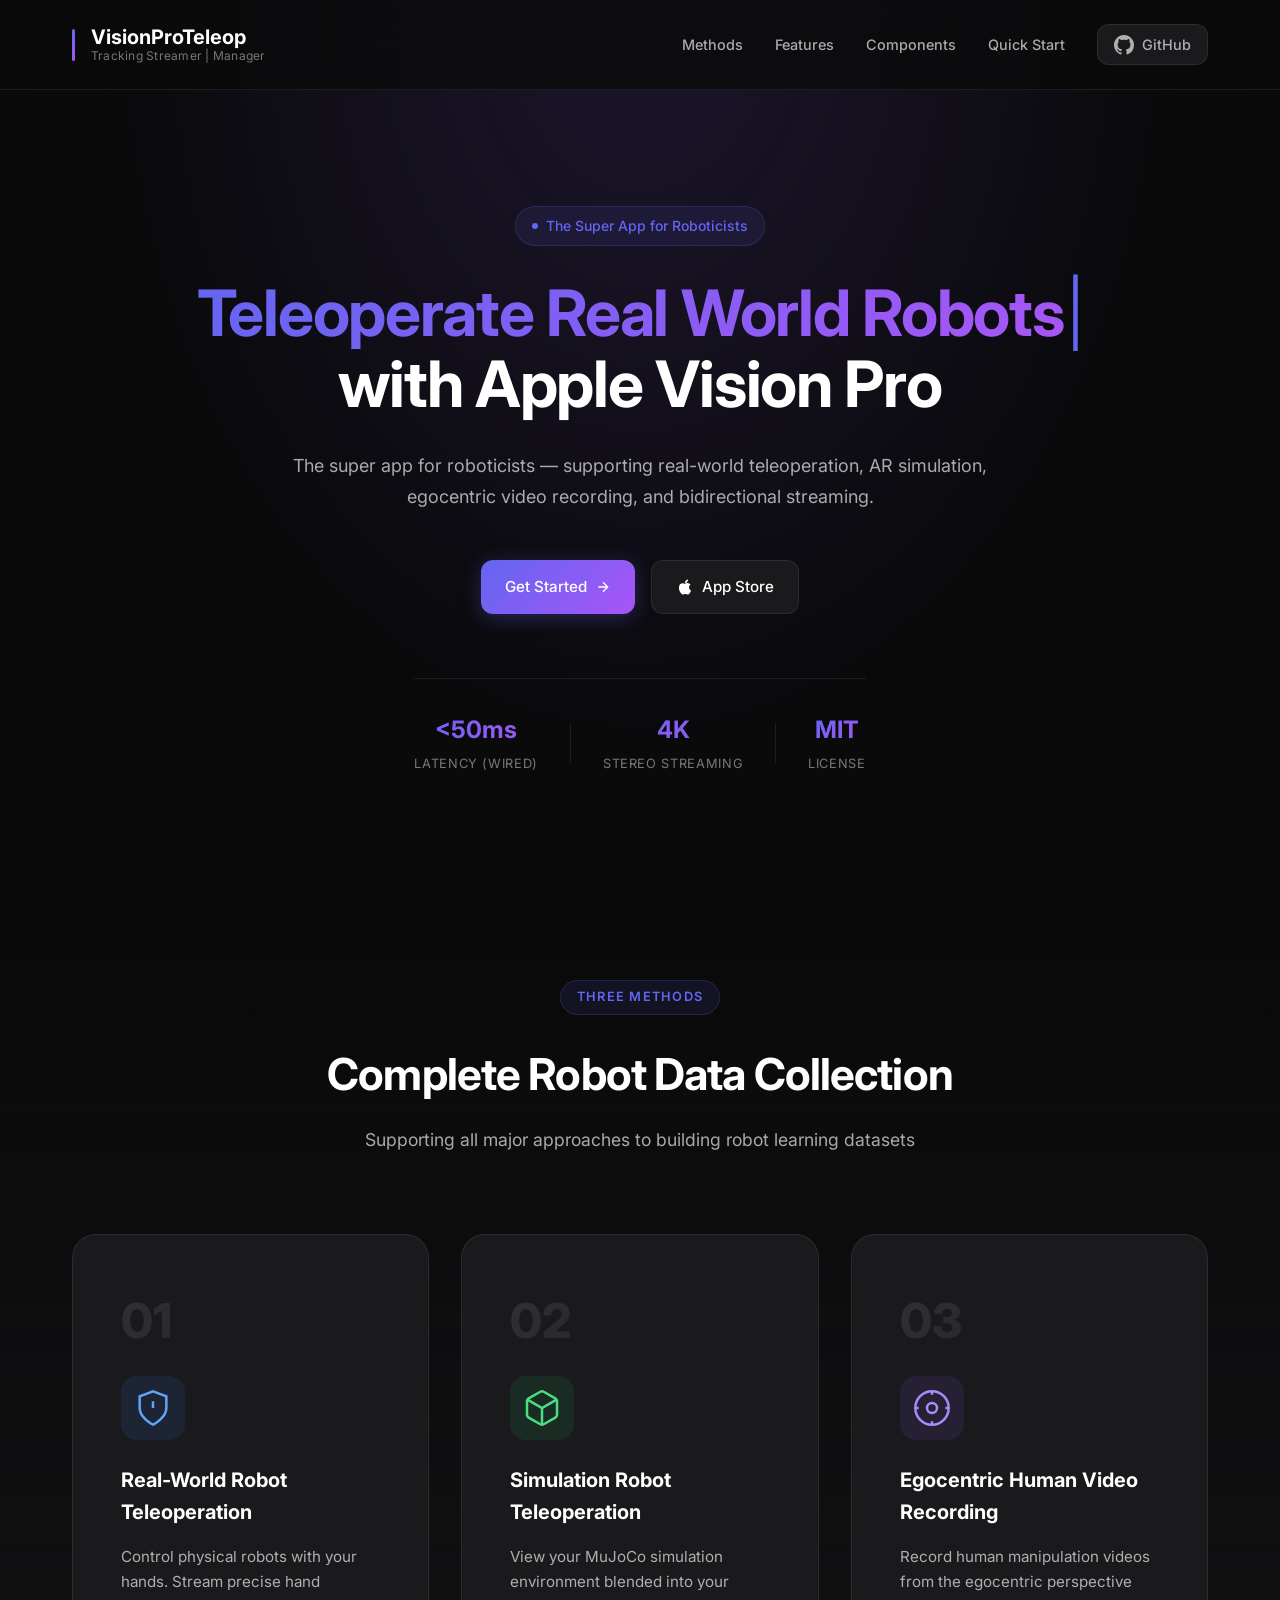
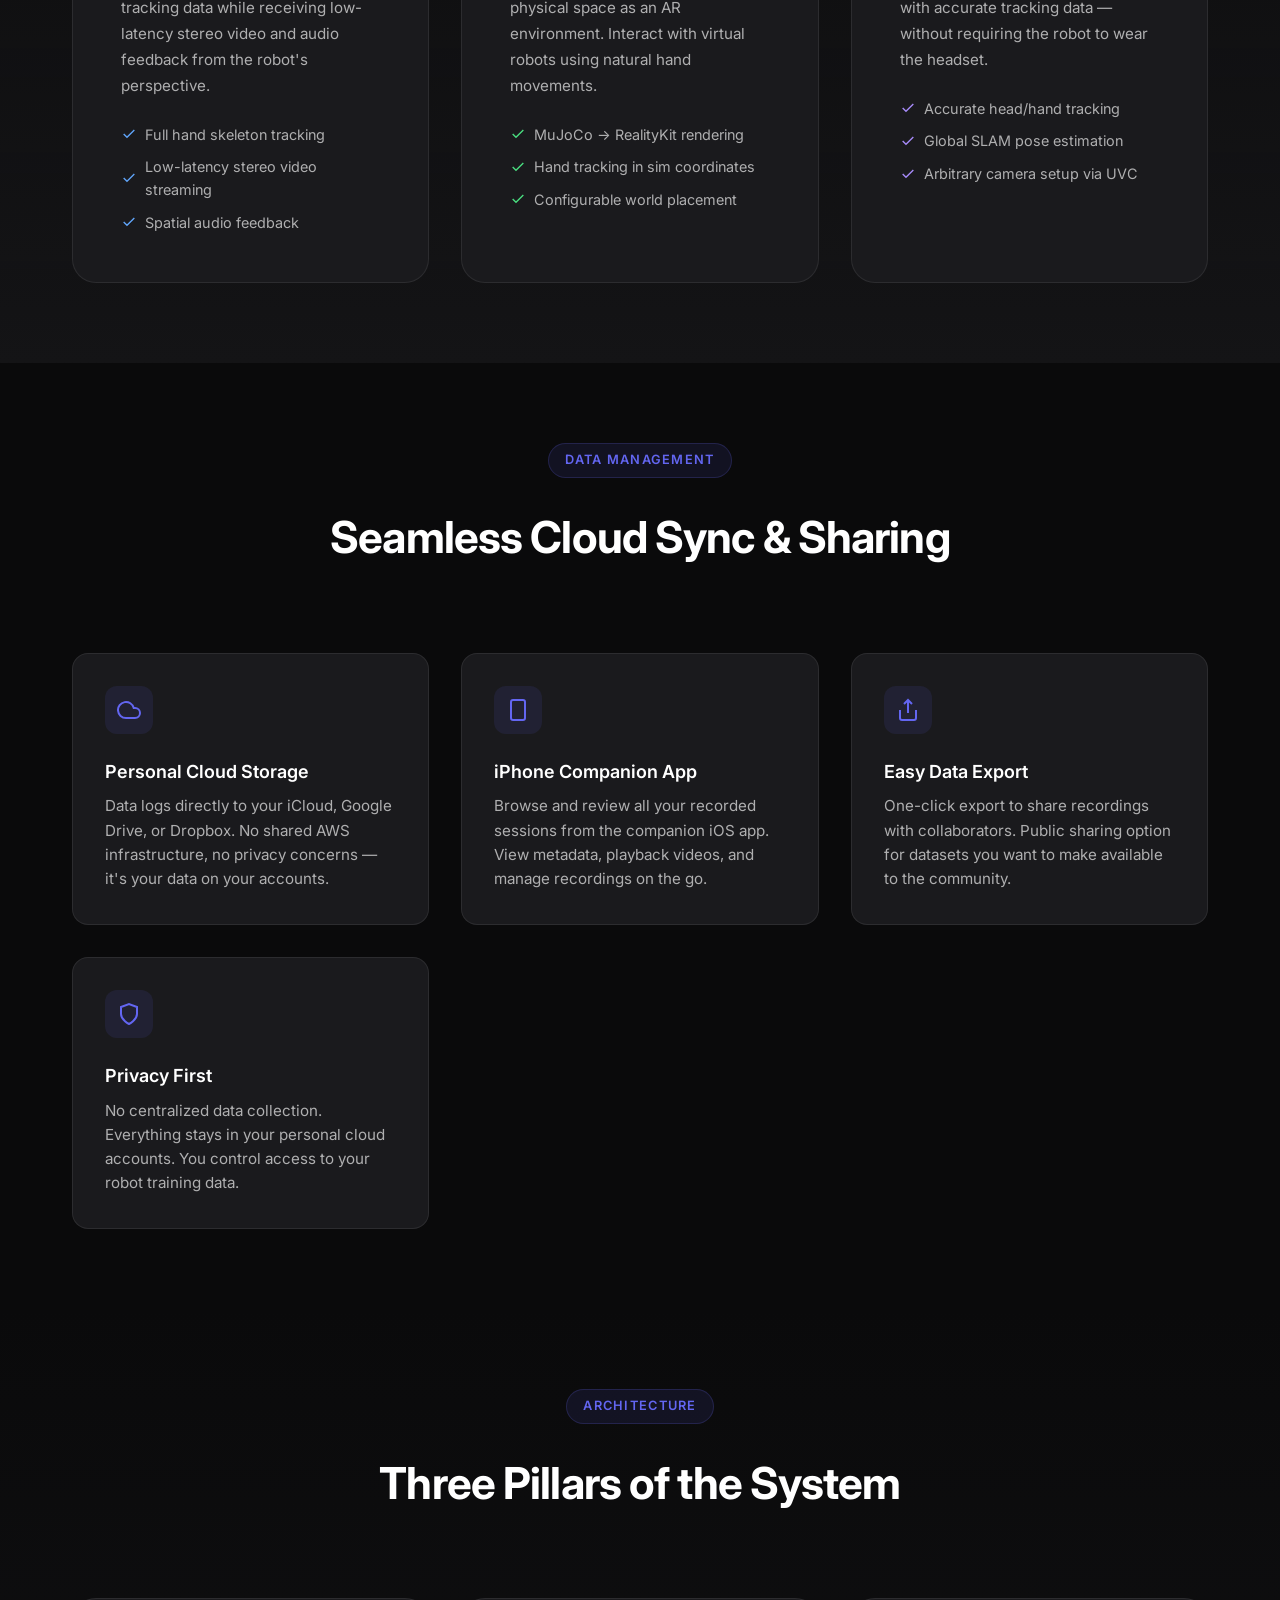
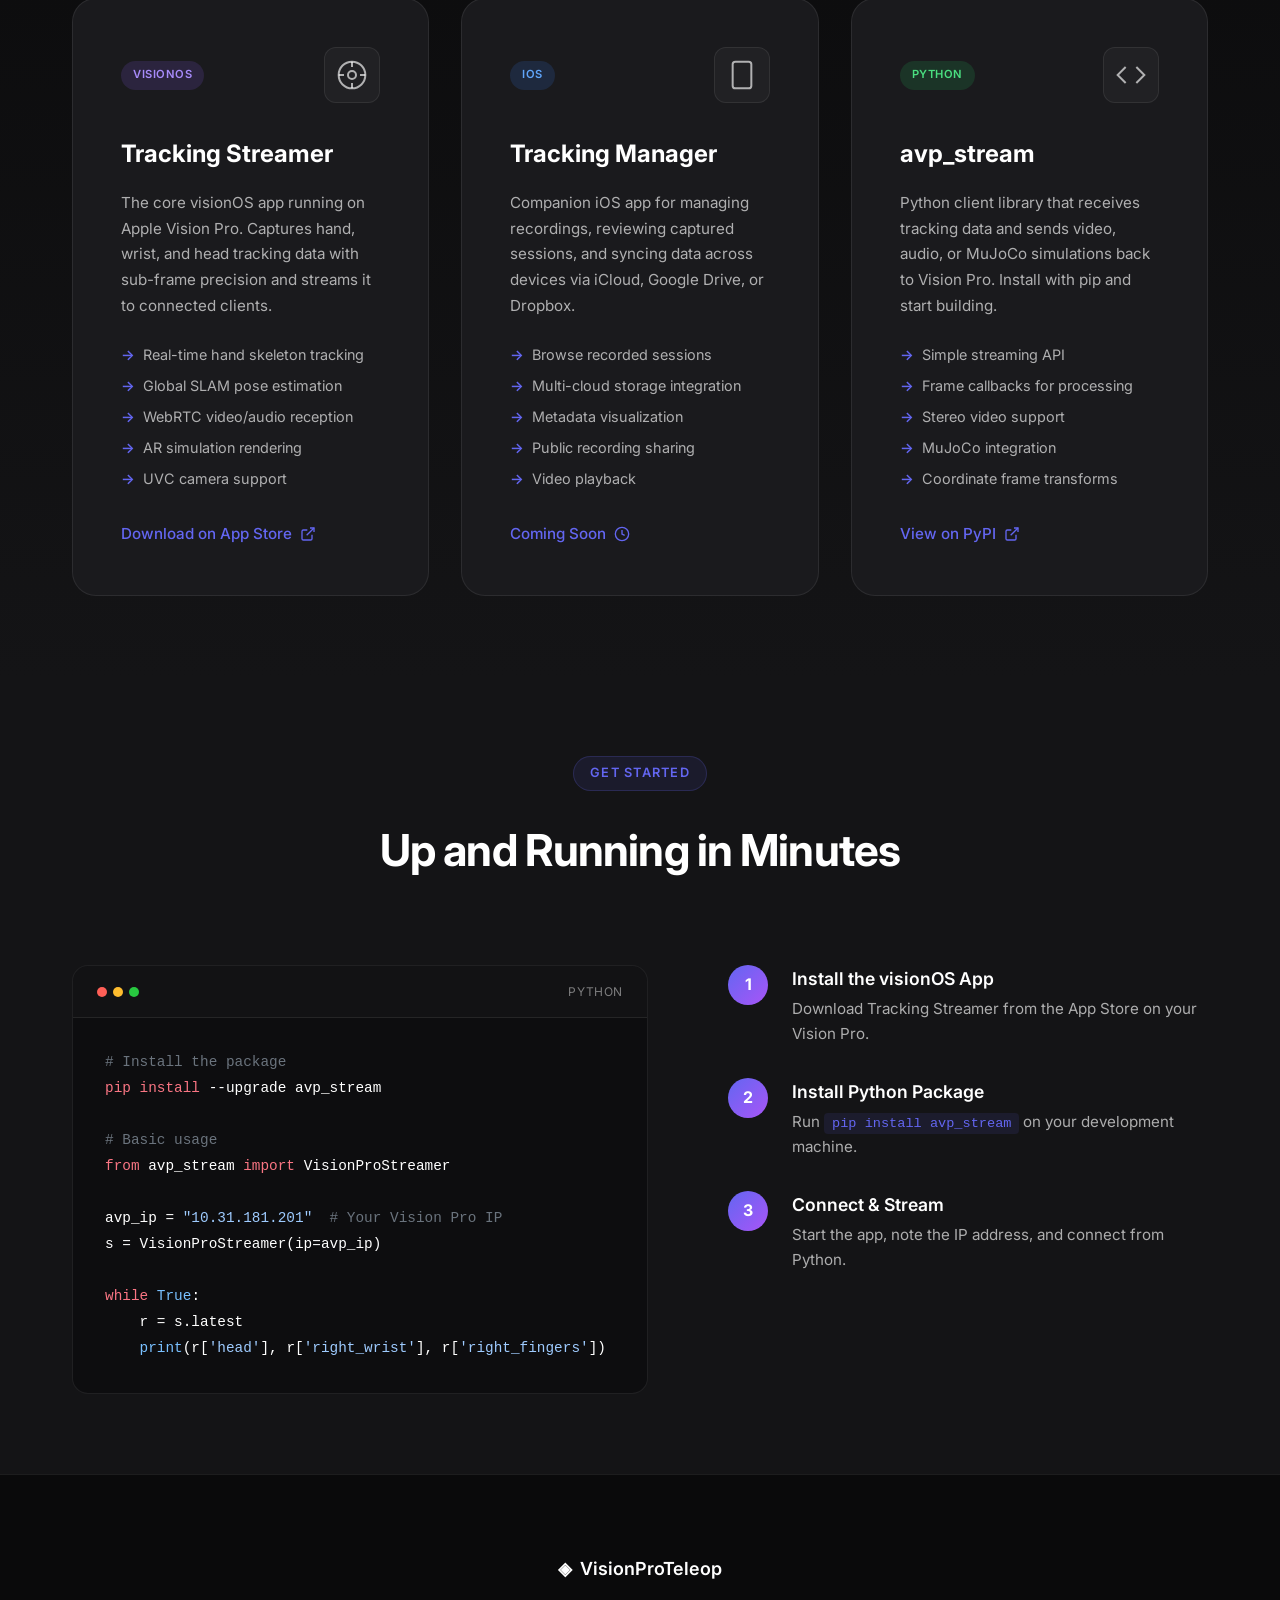
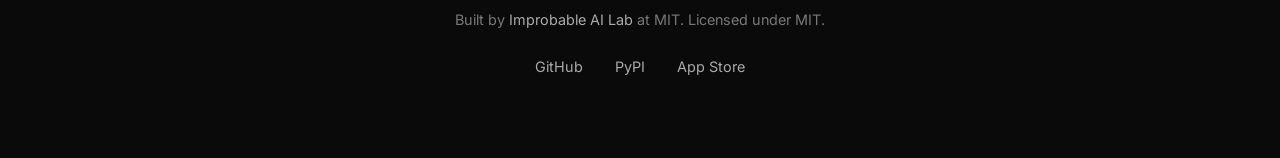
==== website/index.html @ 08e84305 "integrated new update but not tested" ====
<!DOCTYPE html>
<html lang="en">

<head>
    <meta charset="UTF-8">
    <meta name="viewport" content="width=device-width, initial-scale=1.0">
    <title>VisionProTeleop - The Super App for Roboticists</title>
    <meta name="description"
        content="The only open-source solution for egocentric video capture with global pose + hand tracking. Real-world teleoperation, AR simulation, and data collection in one app.">
    <link rel="preconnect" href="https://fonts.googleapis.com">
    <link rel="preconnect" href="https://fonts.gstatic.com" crossorigin>
    <link href="https://fonts.googleapis.com/css2?family=Inter:wght@300;400;500;600;700&display=swap" rel="stylesheet">
    <link rel="stylesheet" href="styles.css">
</head>

<body>
    <!-- Gradient Background -->
    <div class="gradient-bg"></div>

    <!-- Navigation -->
    <nav class="nav">
        <div class="nav-container">
            <a href="#" class="nav-logo">
                <span class="logo-bar"></span>
                <span class="logo-text">
                    <span class="logo-title">VisionProTeleop</span>
                    <span class="logo-apps">Tracking Streamer | Manager</span>
                </span>
            </a>
            <div class="nav-links">
                <a href="#methods">Methods</a>
                <a href="#features">Features</a>
                <a href="#components">Components</a>
                <a href="#quickstart">Quick Start</a>
                <a href="https://github.com/Improbable-AI/VisionProTeleop" class="nav-github" target="_blank">
                    <svg width="20" height="20" viewBox="0 0 24 24" fill="currentColor">
                        <path
                            d="M12 0C5.37 0 0 5.37 0 12c0 5.31 3.435 9.795 8.205 11.385.6.105.825-.255.825-.57 0-.285-.015-1.23-.015-2.235-3.015.555-3.795-.735-4.035-1.41-.135-.345-.72-1.41-1.23-1.695-.42-.225-1.02-.78-.015-.795.945-.015 1.62.87 1.845 1.23 1.08 1.815 2.805 1.305 3.495.99.105-.78.42-1.305.765-1.605-2.67-.3-5.46-1.335-5.46-5.925 0-1.305.465-2.385 1.23-3.225-.12-.3-.54-1.53.12-3.18 0 0 1.005-.315 3.3 1.23.96-.27 1.98-.405 3-.405s2.04.135 3 .405c2.295-1.56 3.3-1.23 3.3-1.23.66 1.65.24 2.88.12 3.18.765.84 1.23 1.905 1.23 3.225 0 4.605-2.805 5.625-5.475 5.925.435.375.81 1.095.81 2.22 0 1.605-.015 2.895-.015 3.3 0 .315.225.69.825.57A12.02 12.02 0 0024 12c0-6.63-5.37-12-12-12z" />
                    </svg>
                    GitHub
                </a>
            </div>
        </div>
    </nav>

    <!-- Hero Section -->
    <header class="hero">
        <div class="hero-content">
            <div class="hero-badge">
                <span class="badge-dot"></span>
                The Super App for Roboticists
            </div>
            <h1 class="hero-title">
                <span class="typing-wrapper">
                    <span class="gradient-text typing-text"></span><span class="typing-cursor">|</span>
                </span>
                <br>
                <span class="hero-suffix">with Apple Vision Pro</span>
            </h1>
            <p class="hero-subtitle">
                The super app for roboticists — supporting real-world teleoperation, AR simulation,
                egocentric video recording, and bidirectional streaming.
            </p>
            <div class="hero-buttons">
                <a href="https://github.com/Improbable-AI/VisionProTeleop" class="btn btn-primary">
                    Get Started
                    <svg width="16" height="16" viewBox="0 0 24 24" fill="none" stroke="currentColor" stroke-width="2">
                        <path d="M5 12h14M12 5l7 7-7 7" />
                    </svg>
                </a>
                <a href="https://apps.apple.com/us/app/tracking-streamer/id6478969032" class="btn btn-secondary">
                    <svg width="18" height="18" viewBox="0 0 24 24" fill="currentColor">
                        <path
                            d="M18.71 19.5c-.83 1.24-1.71 2.45-3.05 2.47-1.34.03-1.77-.79-3.29-.79-1.53 0-2 .77-3.27.82-1.31.05-2.3-1.32-3.14-2.53C4.25 17 2.94 12.45 4.7 9.39c.87-1.52 2.43-2.48 4.12-2.51 1.28-.02 2.5.87 3.29.87.78 0 2.26-1.07 3.81-.91.65.03 2.47.26 3.64 1.98-.09.06-2.17 1.28-2.15 3.81.03 3.02 2.65 4.03 2.68 4.04-.03.07-.42 1.44-1.38 2.83M13 3.5c.73-.83 1.94-1.46 2.94-1.5.13 1.17-.34 2.35-1.04 3.19-.69.85-1.83 1.51-2.95 1.42-.15-1.15.41-2.35 1.05-3.11z" />
                    </svg>
                    App Store
                </a>
            </div>
            <div class="hero-stats">
                <div class="stat">
                    <span class="stat-value">&lt;50ms</span>
                    <span class="stat-label">Latency (Wired)</span>
                </div>
                <div class="stat-divider"></div>
                <div class="stat">
                    <span class="stat-value">4K</span>
                    <span class="stat-label">Stereo Streaming</span>
                </div>
                <div class="stat-divider"></div>
                <div class="stat">
                    <span class="stat-value">MIT</span>
                    <span class="stat-label">License</span>
                </div>
            </div>
        </div>
    </header>

    <!-- Three Methods Section -->
    <section id="methods" class="methods">
        <div class="container">
            <div class="section-header">
                <span class="section-tag">Three Methods</span>
                <h2 class="section-title">Complete Robot Data Collection</h2>
                <p class="section-subtitle">Supporting all major approaches to building robot learning datasets</p>
            </div>
            <div class="methods-grid">
                <!-- Method 1: Real-World Teleoperation -->
                <div class="method-card method-realworld">
                    <div class="method-number">01</div>
                    <div class="method-icon">
                        <svg width="40" height="40" viewBox="0 0 24 24" fill="none" stroke="currentColor"
                            stroke-width="1.5">
                            <path d="M12 22s8-4 8-10V5l-8-3-8 3v7c0 6 8 10 8 10z" />
                            <path d="M12 8v4M12 16h.01" />
                        </svg>
                    </div>
                    <h3 class="method-title">Real-World Robot Teleoperation</h3>
                    <p class="method-description">
                        Control physical robots with your hands. Stream precise hand tracking data while receiving
                        low-latency stereo video and audio feedback from the robot's perspective.
                    </p>
                    <ul class="method-features">
                        <li>
                            <svg width="16" height="16" viewBox="0 0 24 24" fill="none" stroke="currentColor"
                                stroke-width="2">
                                <path d="M20 6L9 17l-5-5" />
                            </svg>
                            Full hand skeleton tracking
                        </li>
                        <li>
                            <svg width="16" height="16" viewBox="0 0 24 24" fill="none" stroke="currentColor"
                                stroke-width="2">
                                <path d="M20 6L9 17l-5-5" />
                            </svg>
                            Low-latency stereo video streaming
                        </li>
                        <li>
                            <svg width="16" height="16" viewBox="0 0 24 24" fill="none" stroke="currentColor"
                                stroke-width="2">
                                <path d="M20 6L9 17l-5-5" />
                            </svg>
                            Spatial audio feedback
                        </li>
                    </ul>
                </div>

                <!-- Method 2: Simulation Teleoperation -->
                <div class="method-card method-simulation">
                    <div class="method-number">02</div>
                    <div class="method-icon">
                        <svg width="40" height="40" viewBox="0 0 24 24" fill="none" stroke="currentColor"
                            stroke-width="1.5">
                            <path
                                d="M21 16V8a2 2 0 0 0-1-1.73l-7-4a2 2 0 0 0-2 0l-7 4A2 2 0 0 0 3 8v8a2 2 0 0 0 1 1.73l7 4a2 2 0 0 0 2 0l7-4A2 2 0 0 0 21 16z" />
                            <polyline points="3.27 6.96 12 12.01 20.73 6.96" />
                            <line x1="12" y1="22.08" x2="12" y2="12" />
                        </svg>
                    </div>
                    <h3 class="method-title">Simulation Robot Teleoperation</h3>
                    <p class="method-description">
                        View your MuJoCo simulation environment blended into your physical space as an AR environment.
                        Interact with virtual robots using natural hand movements.
                    </p>
                    <ul class="method-features">
                        <li>
                            <svg width="16" height="16" viewBox="0 0 24 24" fill="none" stroke="currentColor"
                                stroke-width="2">
                                <path d="M20 6L9 17l-5-5" />
                            </svg>
                            MuJoCo → RealityKit rendering
                        </li>
                        <li>
                            <svg width="16" height="16" viewBox="0 0 24 24" fill="none" stroke="currentColor"
                                stroke-width="2">
                                <path d="M20 6L9 17l-5-5" />
                            </svg>
                            Hand tracking in sim coordinates
                        </li>
                        <li>
                            <svg width="16" height="16" viewBox="0 0 24 24" fill="none" stroke="currentColor"
                                stroke-width="2">
                                <path d="M20 6L9 17l-5-5" />
                            </svg>
                            Configurable world placement
                        </li>
                    </ul>
                </div>

                <!-- Method 3: Egocentric Recording -->
                <div class="method-card method-egocentric">
                    <div class="method-number">03</div>
                    <div class="method-icon">
                        <svg width="40" height="40" viewBox="0 0 24 24" fill="none" stroke="currentColor"
                            stroke-width="1.5">
                            <circle cx="12" cy="12" r="10" />
                            <circle cx="12" cy="12" r="3" />
                            <path d="M12 2v2M12 20v2M2 12h2M20 12h2" />
                        </svg>
                    </div>
                    <h3 class="method-title">Egocentric Human Video Recording</h3>
                    <p class="method-description">
                        Record human manipulation videos from the egocentric perspective with accurate tracking data —
                        without requiring the robot to wear the headset.
                    </p>
                    <ul class="method-features">
                        <li>
                            <svg width="16" height="16" viewBox="0 0 24 24" fill="none" stroke="currentColor"
                                stroke-width="2">
                                <path d="M20 6L9 17l-5-5" />
                            </svg>
                            Accurate head/hand tracking
                        </li>
                        <li>
                            <svg width="16" height="16" viewBox="0 0 24 24" fill="none" stroke="currentColor"
                                stroke-width="2">
                                <path d="M20 6L9 17l-5-5" />
                            </svg>
                            Global SLAM pose estimation
                        </li>
                        <li>
                            <svg width="16" height="16" viewBox="0 0 24 24" fill="none" stroke="currentColor"
                                stroke-width="2">
                                <path d="M20 6L9 17l-5-5" />
                            </svg>
                            Arbitrary camera setup via UVC
                        </li>
                    </ul>
                </div>
            </div>
        </div>
    </section>

    <!-- Cloud Sync Features -->
    <section id="features" class="features">
        <div class="container">
            <div class="section-header">
                <span class="section-tag">Data Management</span>
                <h2 class="section-title">Seamless Cloud Sync & Sharing</h2>
            </div>
            <div class="features-grid">
                <div class="feature-card">
                    <div class="feature-icon">
                        <svg width="24" height="24" viewBox="0 0 24 24" fill="none" stroke="currentColor"
                            stroke-width="2">
                            <path d="M18 10h-1.26A8 8 0 1 0 9 20h9a5 5 0 0 0 0-10z" />
                        </svg>
                    </div>
                    <h3>Personal Cloud Storage</h3>
                    <p>Data logs directly to your iCloud, Google Drive, or Dropbox. No shared AWS infrastructure, no
                        privacy concerns — it's your data on your accounts.</p>
                </div>
                <div class="feature-card">
                    <div class="feature-icon">
                        <svg width="24" height="24" viewBox="0 0 24 24" fill="none" stroke="currentColor"
                            stroke-width="2">
                            <rect x="5" y="2" width="14" height="20" rx="2" ry="2" />
                            <path d="M12 18h.01" />
                        </svg>
                    </div>
                    <h3>iPhone Companion App</h3>
                    <p>Browse and review all your recorded sessions from the companion iOS app. View metadata, playback
                        videos, and manage recordings on the go.</p>
                </div>
                <div class="feature-card">
                    <div class="feature-icon">
                        <svg width="24" height="24" viewBox="0 0 24 24" fill="none" stroke="currentColor"
                            stroke-width="2">
                            <path d="M4 12v8a2 2 0 0 0 2 2h12a2 2 0 0 0 2-2v-8" />
                            <polyline points="16 6 12 2 8 6" />
                            <line x1="12" y1="2" x2="12" y2="15" />
                        </svg>
                    </div>
                    <h3>Easy Data Export</h3>
                    <p>One-click export to share recordings with collaborators. Public sharing option for datasets you
                        want to make available to the community.</p>
                </div>
                <div class="feature-card">
                    <div class="feature-icon">
                        <svg width="24" height="24" viewBox="0 0 24 24" fill="none" stroke="currentColor"
                            stroke-width="2">
                            <path d="M12 22s8-4 8-10V5l-8-3-8 3v7c0 6 8 10 8 10z" />
                        </svg>
                    </div>
                    <h3>Privacy First</h3>
                    <p>No centralized data collection. Everything stays in your personal cloud accounts. You control
                        access to your robot training data.</p>
                </div>
            </div>
        </div>
    </section>

    <!-- Components Section -->
    <section id="components" class="components">
        <div class="container">
            <div class="section-header">
                <span class="section-tag">Architecture</span>
                <h2 class="section-title">Three Pillars of the System</h2>
            </div>
            <div class="components-grid">
                <!-- Tracking Streamer -->
                <div class="component-card">
                    <div class="component-header">
                        <div class="component-badge visionos">visionOS</div>
                        <div class="component-icon">
                            <svg width="32" height="32" viewBox="0 0 24 24" fill="none" stroke="currentColor"
                                stroke-width="1.5">
                                <circle cx="12" cy="12" r="10" />
                                <circle cx="12" cy="12" r="3" />
                                <path d="M12 2v4M12 18v4M2 12h4M18 12h4" />
                            </svg>
                        </div>
                    </div>
                    <h3 class="component-title">Tracking Streamer</h3>
                    <p class="component-description">
                        The core visionOS app running on Apple Vision Pro. Captures hand, wrist, and head tracking data
                        with sub-frame precision and streams it to connected clients.
                    </p>
                    <ul class="component-features">
                        <li>Real-time hand skeleton tracking</li>
                        <li>Global SLAM pose estimation</li>
                        <li>WebRTC video/audio reception</li>
                        <li>AR simulation rendering</li>
                        <li>UVC camera support</li>
                    </ul>
                    <a href="https://apps.apple.com/us/app/tracking-streamer/id6478969032" class="component-link">
                        Download on App Store
                        <svg width="16" height="16" viewBox="0 0 24 24" fill="none" stroke="currentColor"
                            stroke-width="2">
                            <path d="M18 13v6a2 2 0 0 1-2 2H5a2 2 0 0 1-2-2V8a2 2 0 0 1 2-2h6" />
                            <polyline points="15 3 21 3 21 9" />
                            <line x1="10" y1="14" x2="21" y2="3" />
                        </svg>
                    </a>
                </div>

                <!-- Tracking Manager -->
                <div class="component-card">
                    <div class="component-header">
                        <div class="component-badge ios">iOS</div>
                        <div class="component-icon">
                            <svg width="32" height="32" viewBox="0 0 24 24" fill="none" stroke="currentColor"
                                stroke-width="1.5">
                                <rect x="5" y="2" width="14" height="20" rx="2" ry="2" />
                                <path d="M12 18h.01" />
                            </svg>
                        </div>
                    </div>
                    <h3 class="component-title">Tracking Manager</h3>
                    <p class="component-description">
                        Companion iOS app for managing recordings, reviewing captured sessions, and syncing data
                        across devices via iCloud, Google Drive, or Dropbox.
                    </p>
                    <ul class="component-features">
                        <li>Browse recorded sessions</li>
                        <li>Multi-cloud storage integration</li>
                        <li>Metadata visualization</li>
                        <li>Public recording sharing</li>
                        <li>Video playback</li>
                    </ul>
                    <a href="#" class="component-link">
                        Coming Soon
                        <svg width="16" height="16" viewBox="0 0 24 24" fill="none" stroke="currentColor"
                            stroke-width="2">
                            <circle cx="12" cy="12" r="10" />
                            <polyline points="12 6 12 12 16 14" />
                        </svg>
                    </a>
                </div>

                <!-- avp_stream -->
                <div class="component-card">
                    <div class="component-header">
                        <div class="component-badge python">Python</div>
                        <div class="component-icon">
                            <svg width="32" height="32" viewBox="0 0 24 24" fill="none" stroke="currentColor"
                                stroke-width="1.5">
                                <polyline points="16 18 22 12 16 6" />
                                <polyline points="8 6 2 12 8 18" />
                            </svg>
                        </div>
                    </div>
                    <h3 class="component-title">avp_stream</h3>
                    <p class="component-description">
                        Python client library that receives tracking data and sends video, audio, or MuJoCo simulations
                        back to Vision Pro. Install with pip and start building.
                    </p>
                    <ul class="component-features">
                        <li>Simple streaming API</li>
                        <li>Frame callbacks for processing</li>
                        <li>Stereo video support</li>
                        <li>MuJoCo integration</li>
                        <li>Coordinate frame transforms</li>
                    </ul>
                    <a href="https://pypi.org/project/avp_stream/" class="component-link">
                        View on PyPI
                        <svg width="16" height="16" viewBox="0 0 24 24" fill="none" stroke="currentColor"
                            stroke-width="2">
                            <path d="M18 13v6a2 2 0 0 1-2 2H5a2 2 0 0 1-2-2V8a2 2 0 0 1 2-2h6" />
                            <polyline points="15 3 21 3 21 9" />
                            <line x1="10" y1="14" x2="21" y2="3" />
                        </svg>
                    </a>
                </div>
            </div>
        </div>
    </section>

    <!-- Quick Start Section -->
    <section id="quickstart" class="quickstart">
        <div class="container">
            <div class="section-header">
                <span class="section-tag">Get Started</span>
                <h2 class="section-title">Up and Running in Minutes</h2>
            </div>
            <div class="quickstart-content">
                <div class="code-block">
                    <div class="code-header">
                        <div class="code-dots">
                            <span></span><span></span><span></span>
                        </div>
                        <span class="code-lang">Python</span>
                    </div>
                    <pre><code><span class="code-comment"># Install the package</span>
<span class="code-keyword">pip install</span> --upgrade avp_stream

<span class="code-comment"># Basic usage</span>
<span class="code-keyword">from</span> avp_stream <span class="code-keyword">import</span> VisionProStreamer

avp_ip = <span class="code-string">"10.31.181.201"</span>  <span class="code-comment"># Your Vision Pro IP</span>
s = VisionProStreamer(ip=avp_ip)

<span class="code-keyword">while</span> <span class="code-builtin">True</span>:
    r = s.latest
    <span class="code-builtin">print</span>(r[<span class="code-string">'head'</span>], r[<span class="code-string">'right_wrist'</span>], r[<span class="code-string">'right_fingers'</span>])</code></pre>
                </div>
                <div class="quickstart-steps">
                    <div class="step">
                        <div class="step-number">1</div>
                        <div class="step-content">
                            <h4>Install the visionOS App</h4>
                            <p>Download Tracking Streamer from the App Store on your Vision Pro.</p>
                        </div>
                    </div>
                    <div class="step">
                        <div class="step-number">2</div>
                        <div class="step-content">
                            <h4>Install Python Package</h4>
                            <p>Run <code>pip install avp_stream</code> on your development machine.</p>
                        </div>
                    </div>
                    <div class="step">
                        <div class="step-number">3</div>
                        <div class="step-content">
                            <h4>Connect & Stream</h4>
                            <p>Start the app, note the IP address, and connect from Python.</p>
                        </div>
                    </div>
                </div>
            </div>
        </div>
    </section>

    <!-- Footer -->
    <footer class="footer">
        <div class="container">
            <div class="footer-content">
                <div class="footer-brand">
                    <span class="logo-icon">◈</span>
                    <span>VisionProTeleop</span>
                </div>
                <p class="footer-text">
                    Built by <a href="https://github.com/Improbable-AI" target="_blank">Improbable AI Lab</a> at MIT.
                    Licensed under MIT.
                </p>
                <div class="footer-links">
                    <a href="https://github.com/Improbable-AI/VisionProTeleop" target="_blank">GitHub</a>
                    <a href="https://pypi.org/project/avp_stream/" target="_blank">PyPI</a>
                    <a href="https://apps.apple.com/us/app/tracking-streamer/id6478969032" target="_blank">App Store</a>
                </div>
            </div>
        </div>
    </footer>

    <script src="script.js"></script>
</body>

</html>
---- website/styles.css ----
/* =====================================================
   VisionProTeleop - Minimal, Clean Landing Page Styles
   ===================================================== */

/* CSS Variables */
:root {
    --color-bg: #0a0a0b;
    --color-bg-elevated: #141416;
    --color-bg-card: #1a1a1d;
    --color-border: rgba(255, 255, 255, 0.08);
    --color-border-hover: rgba(255, 255, 255, 0.15);

    --color-text-primary: #ffffff;
    --color-text-secondary: rgba(255, 255, 255, 0.65);
    --color-text-tertiary: rgba(255, 255, 255, 0.45);

    --color-accent-1: #6366f1;
    --color-accent-2: #8b5cf6;
    --color-accent-3: #a855f7;

    --gradient-primary: linear-gradient(135deg, var(--color-accent-1) 0%, var(--color-accent-3) 100%);
    --gradient-glow: radial-gradient(ellipse at 50% 0%, rgba(139, 92, 246, 0.15) 0%, transparent 60%);

    --font-sans: 'Inter', -apple-system, BlinkMacSystemFont, 'Segoe UI', sans-serif;

    --spacing-xs: 0.5rem;
    --spacing-sm: 1rem;
    --spacing-md: 1.5rem;
    --spacing-lg: 2rem;
    --spacing-xl: 3rem;
    --spacing-2xl: 5rem;

    --radius-sm: 8px;
    --radius-md: 12px;
    --radius-lg: 16px;
    --radius-xl: 24px;

    --transition-fast: 150ms ease;
    --transition-base: 250ms ease;
    --transition-slow: 400ms ease;
}

/* Reset & Base */
*,
*::before,
*::after {
    box-sizing: border-box;
    margin: 0;
    padding: 0;
}

html {
    scroll-behavior: smooth;
}

body {
    font-family: var(--font-sans);
    background: var(--color-bg);
    color: var(--color-text-primary);
    line-height: 1.6;
    overflow-x: hidden;
    -webkit-font-smoothing: antialiased;
    -moz-osx-font-smoothing: grayscale;
}

a {
    color: inherit;
    text-decoration: none;
}

img {
    max-width: 100%;
    height: auto;
}

/* Container */
.container {
    max-width: 1200px;
    margin: 0 auto;
    padding: 0 var(--spacing-lg);
}

/* Gradient Background */
.gradient-bg {
    position: fixed;
    top: 0;
    left: 0;
    right: 0;
    height: 100vh;
    background: var(--gradient-glow);
    pointer-events: none;
    z-index: -1;
}

/* Navigation */
.nav {
    position: fixed;
    top: 0;
    left: 0;
    right: 0;
    z-index: 100;
    padding: var(--spacing-md) 0;
    background: rgba(10, 10, 11, 0.8);
    backdrop-filter: blur(20px);
    -webkit-backdrop-filter: blur(20px);
    border-bottom: 1px solid var(--color-border);
}

.nav-container {
    max-width: 1200px;
    margin: 0 auto;
    padding: 0 var(--spacing-lg);
    display: flex;
    align-items: center;
    justify-content: space-between;
}

.nav-logo {
    display: flex;
    align-items: center;
    gap: var(--spacing-sm);
}

.logo-bar {
    width: 3px;
    height: 32px;
    background: var(--gradient-primary);
    border-radius: 2px;
}

.logo-text {
    display: flex;
    flex-direction: column;
    line-height: 1.2;
}

.logo-title {
    font-weight: 700;
    font-size: 1.25rem;
}

.logo-apps {
    font-size: 0.75rem;
    font-weight: 400;
    color: var(--color-text-tertiary);
    letter-spacing: 0.02em;
}

.nav-links {
    display: flex;
    align-items: center;
    gap: var(--spacing-lg);
}

.nav-links a {
    color: var(--color-text-secondary);
    font-size: 0.9rem;
    font-weight: 500;
    transition: color var(--transition-fast);
}

.nav-links a:hover {
    color: var(--color-text-primary);
}

.nav-github {
    display: flex;
    align-items: center;
    gap: var(--spacing-xs);
    padding: 0.5rem 1rem;
    background: var(--color-bg-card);
    border: 1px solid var(--color-border);
    border-radius: var(--radius-md);
    transition: all var(--transition-fast);
}

.nav-github:hover {
    background: var(--color-bg-elevated);
    border-color: var(--color-border-hover);
}

/* Hero Section */
.hero {
    min-height: 100vh;
    display: flex;
    align-items: center;
    justify-content: center;
    padding: calc(80px + var(--spacing-2xl)) var(--spacing-lg) var(--spacing-2xl);
    max-width: 1200px;
    margin: 0 auto;
}

.hero-content {
    display: flex;
    flex-direction: column;
    gap: var(--spacing-lg);
    text-align: center;
    align-items: center;
}

.hero-badge {
    display: inline-flex;
    align-items: center;
    gap: var(--spacing-xs);
    padding: 0.5rem 1rem;
    background: rgba(99, 102, 241, 0.1);
    border: 1px solid rgba(99, 102, 241, 0.2);
    border-radius: 100px;
    font-size: 0.875rem;
    font-weight: 500;
    color: var(--color-accent-1);
    width: fit-content;
}

.badge-dot {
    width: 6px;
    height: 6px;
    background: var(--color-accent-1);
    border-radius: 50%;
    animation: pulse 2s infinite;
}

@keyframes pulse {

    0%,
    100% {
        opacity: 1;
    }

    50% {
        opacity: 0.5;
    }
}

.hero-title {
    font-size: clamp(2.5rem, 5vw, 4rem);
    font-weight: 700;
    line-height: 1.1;
    letter-spacing: -0.02em;
}

.gradient-text {
    background: var(--gradient-primary);
    -webkit-background-clip: text;
    -webkit-text-fill-color: transparent;
    background-clip: text;
}

/* Typing Animation */
.typing-wrapper {
    display: inline-block;
    height: 1.1em;
    vertical-align: baseline;
}

.typing-text {
    display: inline;
}

.typing-cursor {
    display: inline;
    vertical-align: baseline;
    color: var(--color-accent-1);
    font-weight: 400;
    animation: blink 1s step-end infinite;
    margin-left: 2px;
}

@keyframes blink {

    0%,
    50% {
        opacity: 1;
    }

    51%,
    100% {
        opacity: 0;
    }
}

.hero-suffix {
    color: var(--color-text-primary);
    font-weight: 700;
}

.hero-subtitle {
    font-size: 1.125rem;
    color: var(--color-text-secondary);
    max-width: 700px;
    line-height: 1.7;
}

.hero-buttons {
    display: flex;
    gap: var(--spacing-sm);
    margin-top: var(--spacing-sm);
}

.btn {
    display: inline-flex;
    align-items: center;
    gap: var(--spacing-xs);
    padding: 0.875rem 1.5rem;
    font-size: 0.95rem;
    font-weight: 500;
    border-radius: var(--radius-md);
    transition: all var(--transition-fast);
    cursor: pointer;
    border: none;
}

.btn-primary {
    background: var(--gradient-primary);
    color: white;
    box-shadow: 0 4px 20px rgba(99, 102, 241, 0.3);
}

.btn-primary:hover {
    transform: translateY(-2px);
    box-shadow: 0 6px 30px rgba(99, 102, 241, 0.4);
}

.btn-secondary {
    background: var(--color-bg-card);
    color: var(--color-text-primary);
    border: 1px solid var(--color-border);
}

.btn-secondary:hover {
    background: var(--color-bg-elevated);
    border-color: var(--color-border-hover);
}

.hero-stats {
    display: flex;
    align-items: center;
    gap: var(--spacing-lg);
    margin-top: var(--spacing-lg);
    padding-top: var(--spacing-lg);
    border-top: 1px solid var(--color-border);
}

.stat {
    display: flex;
    flex-direction: column;
    gap: 0.25rem;
}

.stat-value {
    font-size: 1.5rem;
    font-weight: 700;
    background: var(--gradient-primary);
    -webkit-background-clip: text;
    -webkit-text-fill-color: transparent;
    background-clip: text;
}

.stat-label {
    font-size: 0.8rem;
    color: var(--color-text-tertiary);
    text-transform: uppercase;
    letter-spacing: 0.05em;
}

.stat-divider {
    width: 1px;
    height: 40px;
    background: var(--color-border);
}

.hero-visual {
    position: relative;
    display: flex;
    justify-content: center;
    align-items: center;
}

.visual-glow {
    position: absolute;
    width: 100%;
    height: 100%;
    background: radial-gradient(circle at center, rgba(139, 92, 246, 0.2) 0%, transparent 70%);
    filter: blur(60px);
}

.hero-image {
    position: relative;
    max-width: 100%;
    border-radius: var(--radius-xl);
    box-shadow: 0 40px 80px rgba(0, 0, 0, 0.5);
}

/* Sections Common */
section {
    padding: var(--spacing-2xl) 0;
}

.section-header {
    text-align: center;
    margin-bottom: var(--spacing-2xl);
}

.section-tag {
    display: inline-block;
    padding: 0.4rem 1rem;
    background: rgba(99, 102, 241, 0.1);
    border: 1px solid rgba(99, 102, 241, 0.2);
    border-radius: 100px;
    font-size: 0.8rem;
    font-weight: 600;
    color: var(--color-accent-1);
    text-transform: uppercase;
    letter-spacing: 0.1em;
    margin-bottom: var(--spacing-md);
}

.section-title {
    font-size: clamp(2rem, 4vw, 2.75rem);
    font-weight: 700;
    letter-spacing: -0.02em;
}

.section-subtitle {
    color: var(--color-text-secondary);
    font-size: 1.1rem;
    margin-top: var(--spacing-sm);
    max-width: 600px;
    margin-left: auto;
    margin-right: auto;
}

/* Three Methods Section */
.methods {
    background: linear-gradient(180deg, transparent 0%, var(--color-bg-elevated) 100%);
}

.methods-grid {
    display: grid;
    grid-template-columns: repeat(3, 1fr);
    gap: var(--spacing-lg);
}

.method-card {
    position: relative;
    padding: var(--spacing-xl);
    background: var(--color-bg-card);
    border: 1px solid var(--color-border);
    border-radius: var(--radius-xl);
    transition: all var(--transition-base);
    overflow: hidden;
}

.method-card::before {
    content: '';
    position: absolute;
    top: 0;
    left: 0;
    right: 0;
    height: 3px;
    background: var(--gradient-primary);
    opacity: 0;
    transition: opacity var(--transition-base);
}

.method-card:hover {
    border-color: var(--color-border-hover);
    transform: translateY(-8px);
    box-shadow: 0 30px 60px rgba(0, 0, 0, 0.3);
}

.method-card:hover::before {
    opacity: 1;
}

.method-card.featured {
    border-color: rgba(139, 92, 246, 0.3);
    background: linear-gradient(180deg, rgba(139, 92, 246, 0.05) 0%, var(--color-bg-card) 100%);
}

.method-card.featured::before {
    opacity: 1;
}

.method-badge {
    position: absolute;
    top: var(--spacing-md);
    right: var(--spacing-md);
    padding: 0.3rem 0.75rem;
    background: var(--gradient-primary);
    border-radius: 100px;
    font-size: 0.7rem;
    font-weight: 600;
    text-transform: uppercase;
    letter-spacing: 0.05em;
}

.method-number {
    font-size: 3rem;
    font-weight: 800;
    background: linear-gradient(135deg, rgba(255, 255, 255, 0.1) 0%, rgba(255, 255, 255, 0.02) 100%);
    -webkit-background-clip: text;
    -webkit-text-fill-color: transparent;
    background-clip: text;
    margin-bottom: var(--spacing-sm);
}

.method-icon {
    width: 64px;
    height: 64px;
    display: flex;
    align-items: center;
    justify-content: center;
    background: rgba(99, 102, 241, 0.1);
    border-radius: var(--radius-lg);
    color: var(--color-accent-1);
    margin-bottom: var(--spacing-md);
}

.method-realworld .method-icon {
    background: rgba(59, 130, 246, 0.1);
    color: #60a5fa;
}

.method-simulation .method-icon {
    background: rgba(34, 197, 94, 0.1);
    color: #4ade80;
}

.method-egocentric .method-icon {
    background: rgba(139, 92, 246, 0.1);
    color: #a78bfa;
}

.method-title {
    font-size: 1.25rem;
    font-weight: 700;
    margin-bottom: var(--spacing-sm);
}

.method-description {
    color: var(--color-text-secondary);
    font-size: 0.95rem;
    line-height: 1.7;
    margin-bottom: var(--spacing-md);
}

.method-features {
    list-style: none;
    display: flex;
    flex-direction: column;
    gap: 0.6rem;
}

.method-features li {
    display: flex;
    align-items: center;
    gap: var(--spacing-xs);
    color: var(--color-text-secondary);
    font-size: 0.9rem;
}

.method-features li svg {
    color: var(--color-accent-1);
    flex-shrink: 0;
}

.method-realworld .method-features li svg {
    color: #60a5fa;
}

.method-simulation .method-features li svg {
    color: #4ade80;
}

.method-egocentric .method-features li svg {
    color: #a78bfa;
}

/* Why This Matters Section */
.why-matters {
    padding: var(--spacing-xl) 0;
}

.callout-card {
    display: flex;
    gap: var(--spacing-xl);
    padding: var(--spacing-xl);
    background: linear-gradient(135deg, rgba(139, 92, 246, 0.1) 0%, rgba(99, 102, 241, 0.05) 100%);
    border: 1px solid rgba(139, 92, 246, 0.2);
    border-radius: var(--radius-xl);
    position: relative;
    overflow: hidden;
}

.callout-card::before {
    content: '';
    position: absolute;
    top: 0;
    left: 0;
    width: 4px;
    height: 100%;
    background: var(--gradient-primary);
}

.callout-icon {
    width: 64px;
    height: 64px;
    display: flex;
    align-items: center;
    justify-content: center;
    background: rgba(139, 92, 246, 0.15);
    border-radius: var(--radius-lg);
    color: var(--color-accent-2);
    flex-shrink: 0;
}

.callout-content h3 {
    font-size: 1.5rem;
    font-weight: 700;
    margin-bottom: var(--spacing-md);
    color: var(--color-accent-2);
}

.callout-highlight {
    font-size: 1.1rem;
    color: var(--color-text-primary);
    line-height: 1.7;
    margin-bottom: var(--spacing-lg);
}

.callout-highlight strong {
    color: var(--color-accent-1);
}

.alternatives h4 {
    font-size: 0.9rem;
    font-weight: 600;
    color: var(--color-text-tertiary);
    text-transform: uppercase;
    letter-spacing: 0.05em;
    margin-bottom: var(--spacing-md);
}

.alternative-grid {
    display: grid;
    grid-template-columns: repeat(2, 1fr);
    gap: var(--spacing-md);
}

.alternative-item {
    display: flex;
    gap: var(--spacing-sm);
    align-items: flex-start;
    padding: var(--spacing-sm);
    background: rgba(0, 0, 0, 0.2);
    border-radius: var(--radius-md);
}

.alternative-icon {
    width: 24px;
    height: 24px;
    display: flex;
    align-items: center;
    justify-content: center;
    border-radius: 50%;
    font-size: 0.75rem;
    font-weight: 700;
    flex-shrink: 0;
}

.alternative-icon.bad {
    background: rgba(239, 68, 68, 0.15);
    color: #f87171;
}

.alternative-icon.good {
    background: rgba(34, 197, 94, 0.15);
    color: #4ade80;
}

.alternative-text strong {
    display: block;
    font-size: 0.9rem;
    font-weight: 600;
    margin-bottom: 0.2rem;
}

.alternative-text span {
    font-size: 0.8rem;
    color: var(--color-text-tertiary);
    line-height: 1.5;
}

/* Features Grid */
.features-grid {
    display: grid;
    grid-template-columns: repeat(auto-fit, minmax(280px, 1fr));
    gap: var(--spacing-lg);
}

.feature-card {
    padding: var(--spacing-lg);
    background: var(--color-bg-card);
    border: 1px solid var(--color-border);
    border-radius: var(--radius-lg);
    transition: all var(--transition-base);
}

.feature-card:hover {
    border-color: var(--color-border-hover);
    transform: translateY(-4px);
}

.feature-icon {
    width: 48px;
    height: 48px;
    display: flex;
    align-items: center;
    justify-content: center;
    background: rgba(99, 102, 241, 0.1);
    border-radius: var(--radius-md);
    color: var(--color-accent-1);
    margin-bottom: var(--spacing-md);
}

.feature-card h3 {
    font-size: 1.125rem;
    font-weight: 600;
    margin-bottom: var(--spacing-xs);
}

.feature-card p {
    color: var(--color-text-secondary);
    font-size: 0.95rem;
}

/* Components Section */
.components {
    background: linear-gradient(180deg, var(--color-bg) 0%, var(--color-bg-elevated) 100%);
}

.components-grid {
    display: grid;
    grid-template-columns: repeat(3, 1fr);
    gap: var(--spacing-lg);
}

.component-card {
    padding: var(--spacing-xl);
    background: var(--color-bg-card);
    border: 1px solid var(--color-border);
    border-radius: var(--radius-xl);
    transition: all var(--transition-base);
    display: flex;
    flex-direction: column;
}

.component-card:hover {
    border-color: var(--color-border-hover);
    transform: translateY(-6px);
    box-shadow: 0 30px 60px rgba(0, 0, 0, 0.3);
}

.component-header {
    display: flex;
    align-items: center;
    justify-content: space-between;
    margin-bottom: var(--spacing-lg);
}

.component-badge {
    padding: 0.35rem 0.75rem;
    font-size: 0.7rem;
    font-weight: 600;
    text-transform: uppercase;
    letter-spacing: 0.05em;
    border-radius: 100px;
}

.component-badge.visionos {
    background: rgba(139, 92, 246, 0.15);
    color: #a78bfa;
}

.component-badge.ios {
    background: rgba(59, 130, 246, 0.15);
    color: #60a5fa;
}

.component-badge.python {
    background: rgba(34, 197, 94, 0.15);
    color: #4ade80;
}

.component-icon {
    width: 56px;
    height: 56px;
    display: flex;
    align-items: center;
    justify-content: center;
    background: rgba(255, 255, 255, 0.03);
    border: 1px solid var(--color-border);
    border-radius: var(--radius-md);
    color: var(--color-text-secondary);
}

.component-title {
    font-size: 1.5rem;
    font-weight: 700;
    margin-bottom: var(--spacing-sm);
}

.component-description {
    color: var(--color-text-secondary);
    font-size: 0.95rem;
    line-height: 1.7;
    margin-bottom: var(--spacing-md);
}

.component-features {
    list-style: none;
    display: flex;
    flex-direction: column;
    gap: var(--spacing-xs);
    margin-bottom: var(--spacing-lg);
    flex-grow: 1;
}

.component-features li {
    display: flex;
    align-items: center;
    gap: var(--spacing-xs);
    color: var(--color-text-secondary);
    font-size: 0.9rem;
}

.component-features li::before {
    content: "→";
    color: var(--color-accent-1);
    font-weight: 600;
}

.component-link {
    display: inline-flex;
    align-items: center;
    gap: var(--spacing-xs);
    color: var(--color-accent-1);
    font-weight: 500;
    font-size: 0.95rem;
    transition: gap var(--transition-fast);
}

.component-link:hover {
    gap: var(--spacing-sm);
}

/* Quick Start Section */
.quickstart {
    background: var(--color-bg-elevated);
}

.quickstart-content {
    display: grid;
    grid-template-columns: 1.2fr 1fr;
    gap: var(--spacing-2xl);
    align-items: start;
}

.code-block {
    background: #0d0d0f;
    border: 1px solid var(--color-border);
    border-radius: var(--radius-lg);
    overflow: hidden;
}

.code-header {
    display: flex;
    align-items: center;
    justify-content: space-between;
    padding: var(--spacing-sm) var(--spacing-md);
    background: rgba(255, 255, 255, 0.02);
    border-bottom: 1px solid var(--color-border);
}

.code-dots {
    display: flex;
    gap: 6px;
}

.code-dots span {
    width: 10px;
    height: 10px;
    border-radius: 50%;
    background: var(--color-border);
}

.code-dots span:nth-child(1) {
    background: #ff5f57;
}

.code-dots span:nth-child(2) {
    background: #febc2e;
}

.code-dots span:nth-child(3) {
    background: #28c840;
}

.code-lang {
    font-size: 0.75rem;
    color: var(--color-text-tertiary);
    text-transform: uppercase;
    letter-spacing: 0.05em;
}

.code-block pre {
    padding: var(--spacing-lg);
    overflow-x: auto;
}

.code-block code {
    font-family: 'SF Mono', 'Fira Code', monospace;
    font-size: 0.9rem;
    line-height: 1.8;
}

.code-comment {
    color: #6a737d;
}

.code-keyword {
    color: #f97583;
}

.code-string {
    color: #9ecbff;
}

.code-builtin {
    color: #79c0ff;
}

.quickstart-steps {
    display: flex;
    flex-direction: column;
    gap: var(--spacing-lg);
}

.step {
    display: flex;
    gap: var(--spacing-md);
    align-items: flex-start;
}

.step-number {
    width: 40px;
    height: 40px;
    display: flex;
    align-items: center;
    justify-content: center;
    background: var(--gradient-primary);
    border-radius: 50%;
    font-size: 1rem;
    font-weight: 700;
    flex-shrink: 0;
}

.step-content h4 {
    font-size: 1.1rem;
    font-weight: 600;
    margin-bottom: 0.25rem;
}

.step-content p {
    color: var(--color-text-secondary);
    font-size: 0.95rem;
}

.step-content code {
    padding: 0.2rem 0.5rem;
    background: rgba(99, 102, 241, 0.1);
    border-radius: 4px;
    font-family: 'SF Mono', monospace;
    font-size: 0.85rem;
    color: var(--color-accent-1);
}

/* Footer */
.footer {
    padding: var(--spacing-2xl) 0;
    border-top: 1px solid var(--color-border);
}

.footer-content {
    display: flex;
    flex-direction: column;
    align-items: center;
    gap: var(--spacing-md);
    text-align: center;
}

.footer-brand {
    display: flex;
    align-items: center;
    gap: var(--spacing-xs);
    font-size: 1.125rem;
    font-weight: 600;
}

.footer-text {
    color: var(--color-text-tertiary);
    font-size: 0.9rem;
}

.footer-text a {
    color: var(--color-text-secondary);
    transition: color var(--transition-fast);
}

.footer-text a:hover {
    color: var(--color-text-primary);
}

.footer-links {
    display: flex;
    gap: var(--spacing-lg);
}

.footer-links a {
    color: var(--color-text-secondary);
    font-size: 0.9rem;
    transition: color var(--transition-fast);
}

.footer-links a:hover {
    color: var(--color-text-primary);
}

@media (max-width: 1024px) {
    .hero {
        grid-template-columns: 1fr;
        text-align: center;
        padding-top: calc(80px + var(--spacing-xl));
    }

    .hero-content {
        align-items: center;
    }

    .hero-subtitle {
        max-width: 600px;
    }

    .hero-buttons {
        justify-content: center;
    }

    .hero-stats {
        justify-content: center;
    }

    .hero-visual {
        order: -1;
        max-width: 400px;
        margin: 0 auto;
    }

    .methods-grid {
        grid-template-columns: 1fr;
    }

    .callout-card {
        flex-direction: column;
    }

    .callout-icon {
        width: 48px;
        height: 48px;
    }

    .alternative-grid {
        grid-template-columns: 1fr;
    }

    .components-grid {
        grid-template-columns: 1fr;
    }

    .quickstart-content {
        grid-template-columns: 1fr;
    }
}

@media (max-width: 768px) {
    .nav-links a:not(.nav-github) {
        display: none;
    }

    .hero-stats {
        flex-wrap: wrap;
        justify-content: center;
    }

    .stat-divider {
        display: none;
    }
}

@media (max-width: 480px) {
    .hero-buttons {
        flex-direction: column;
        width: 100%;
    }

    .btn {
        width: 100%;
        justify-content: center;
    }
}
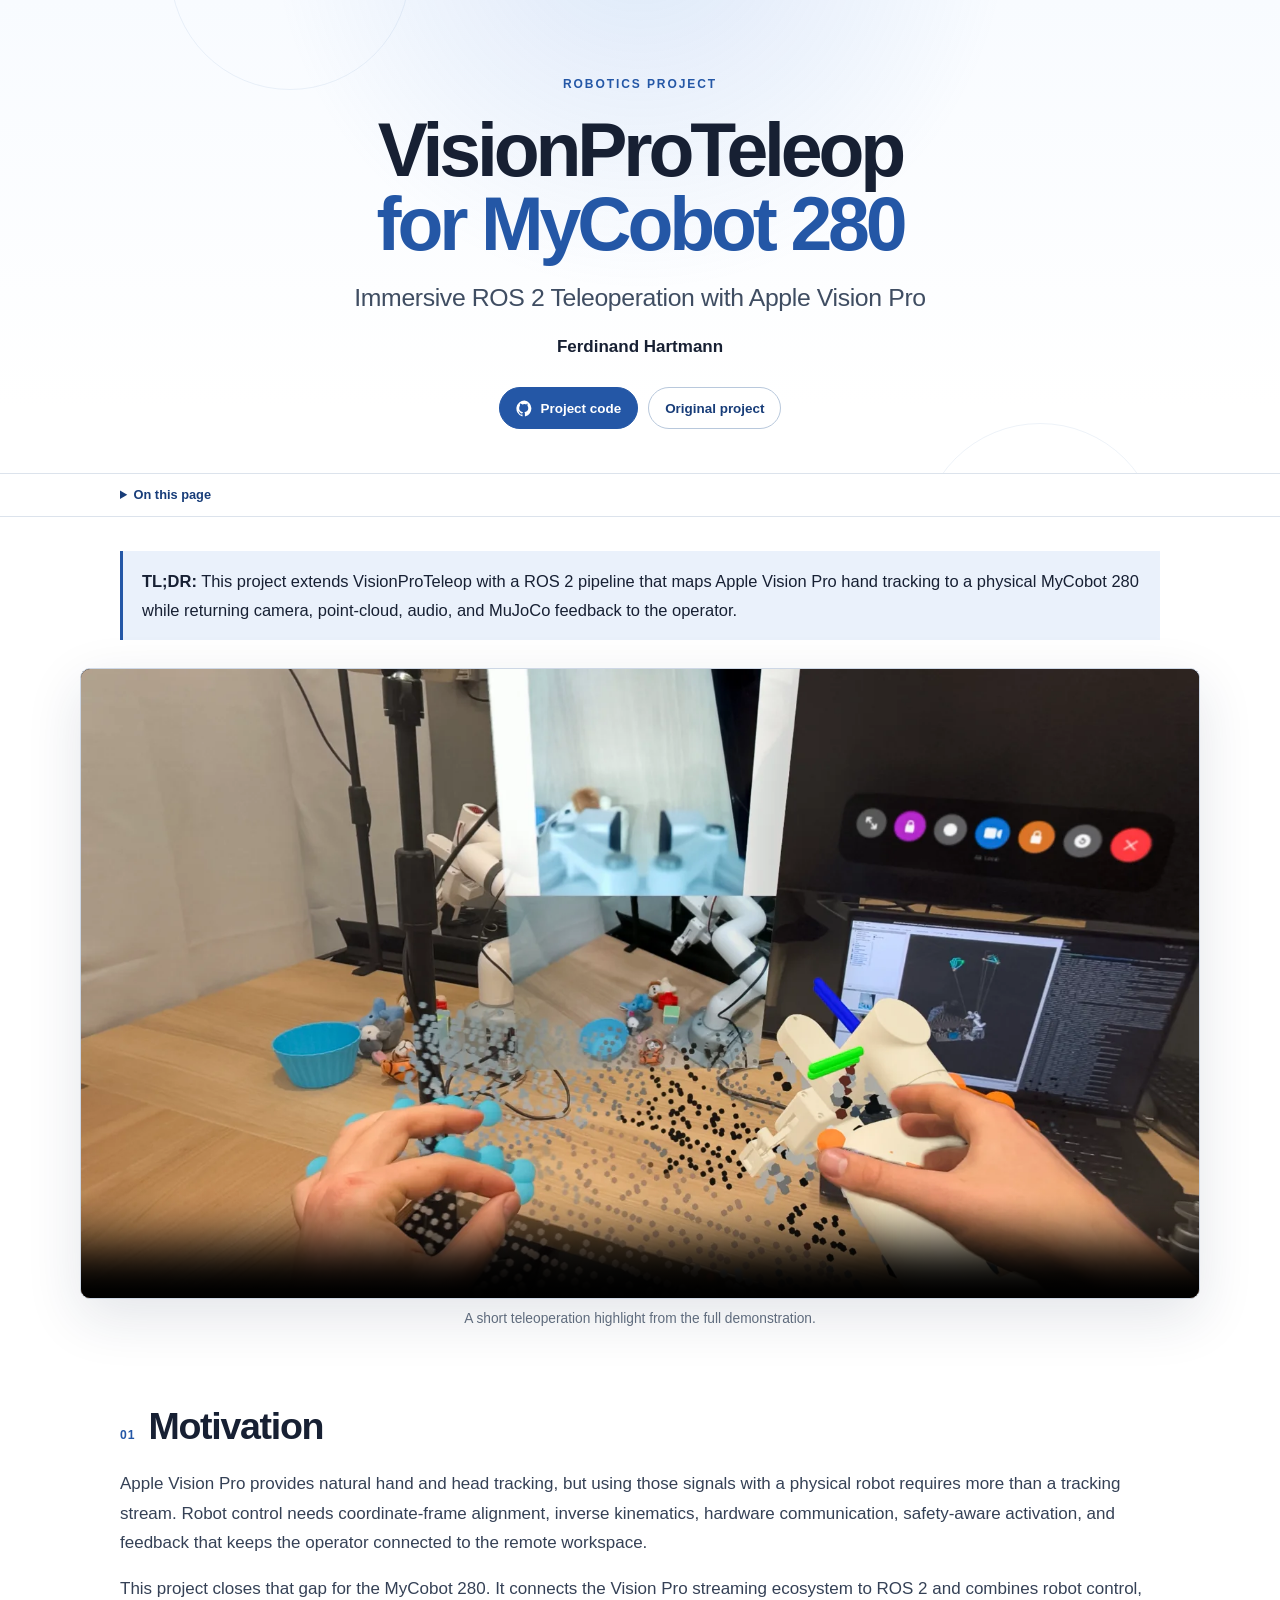
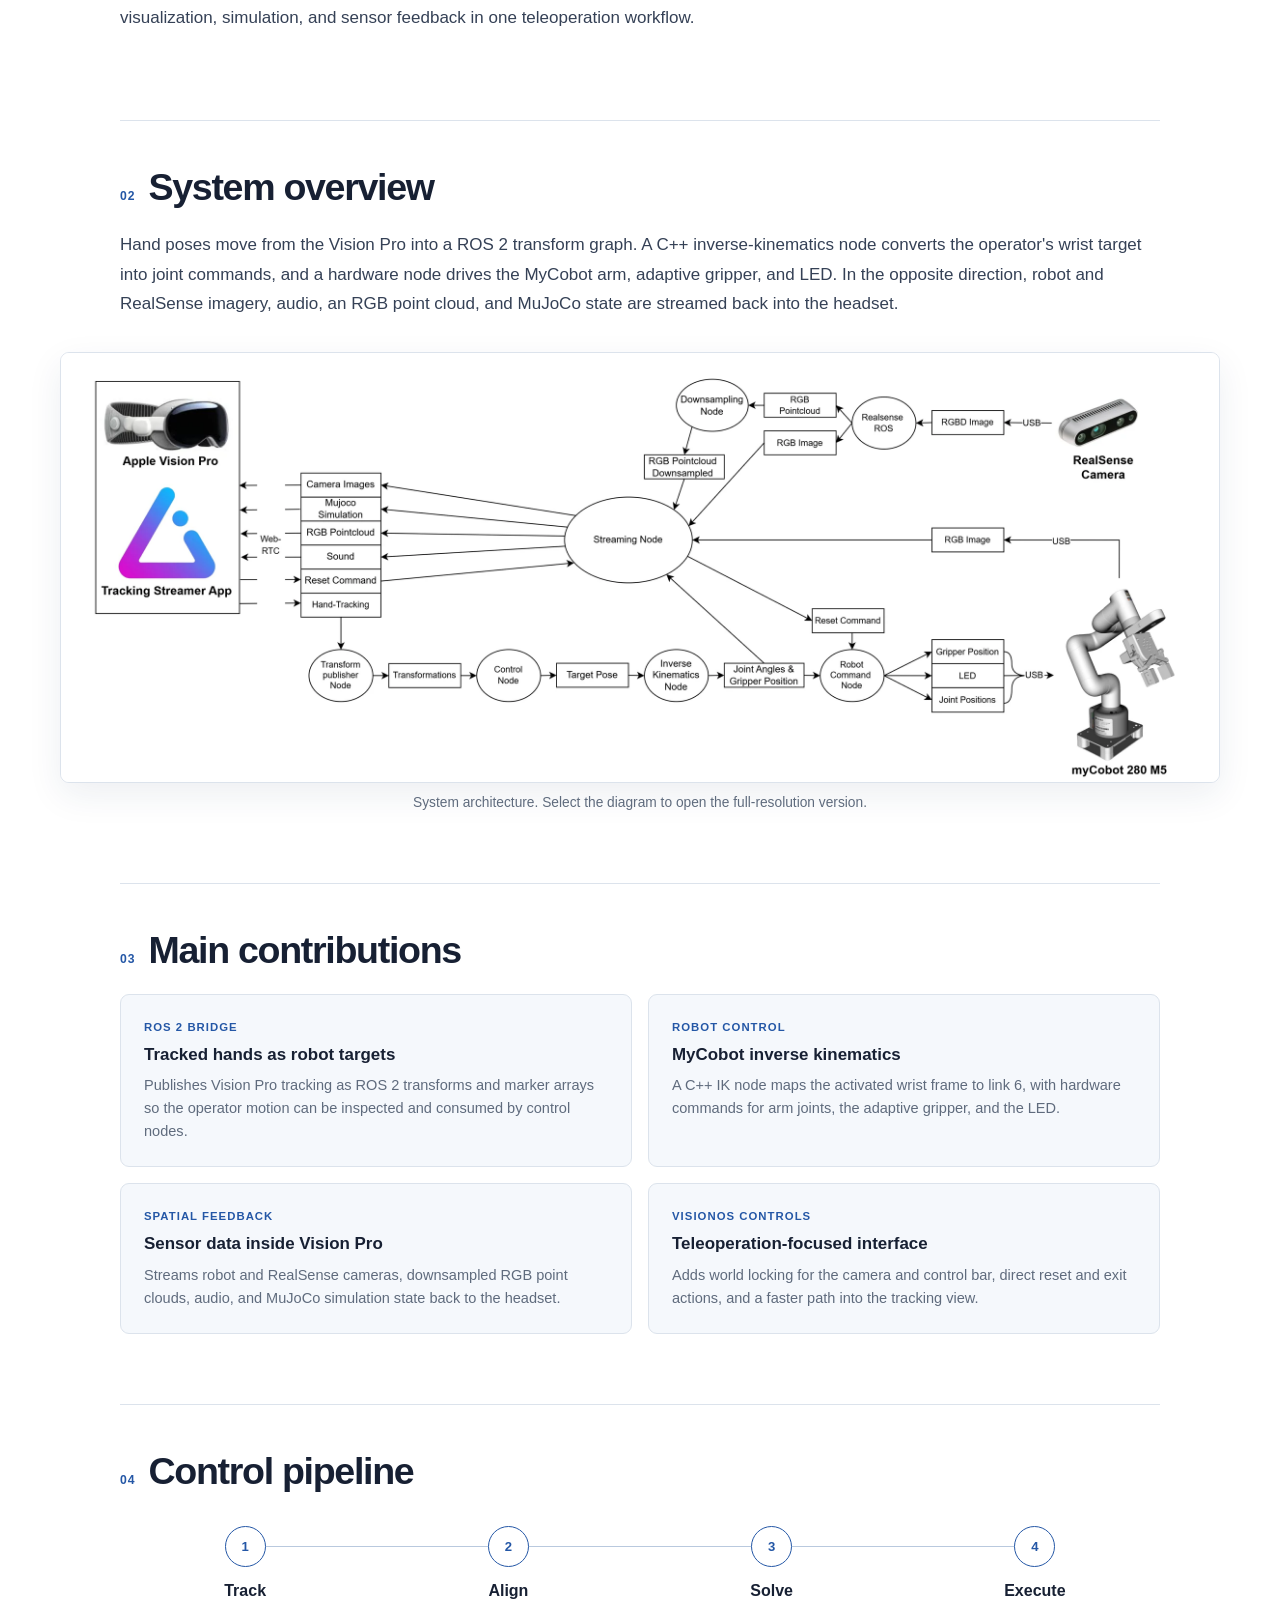
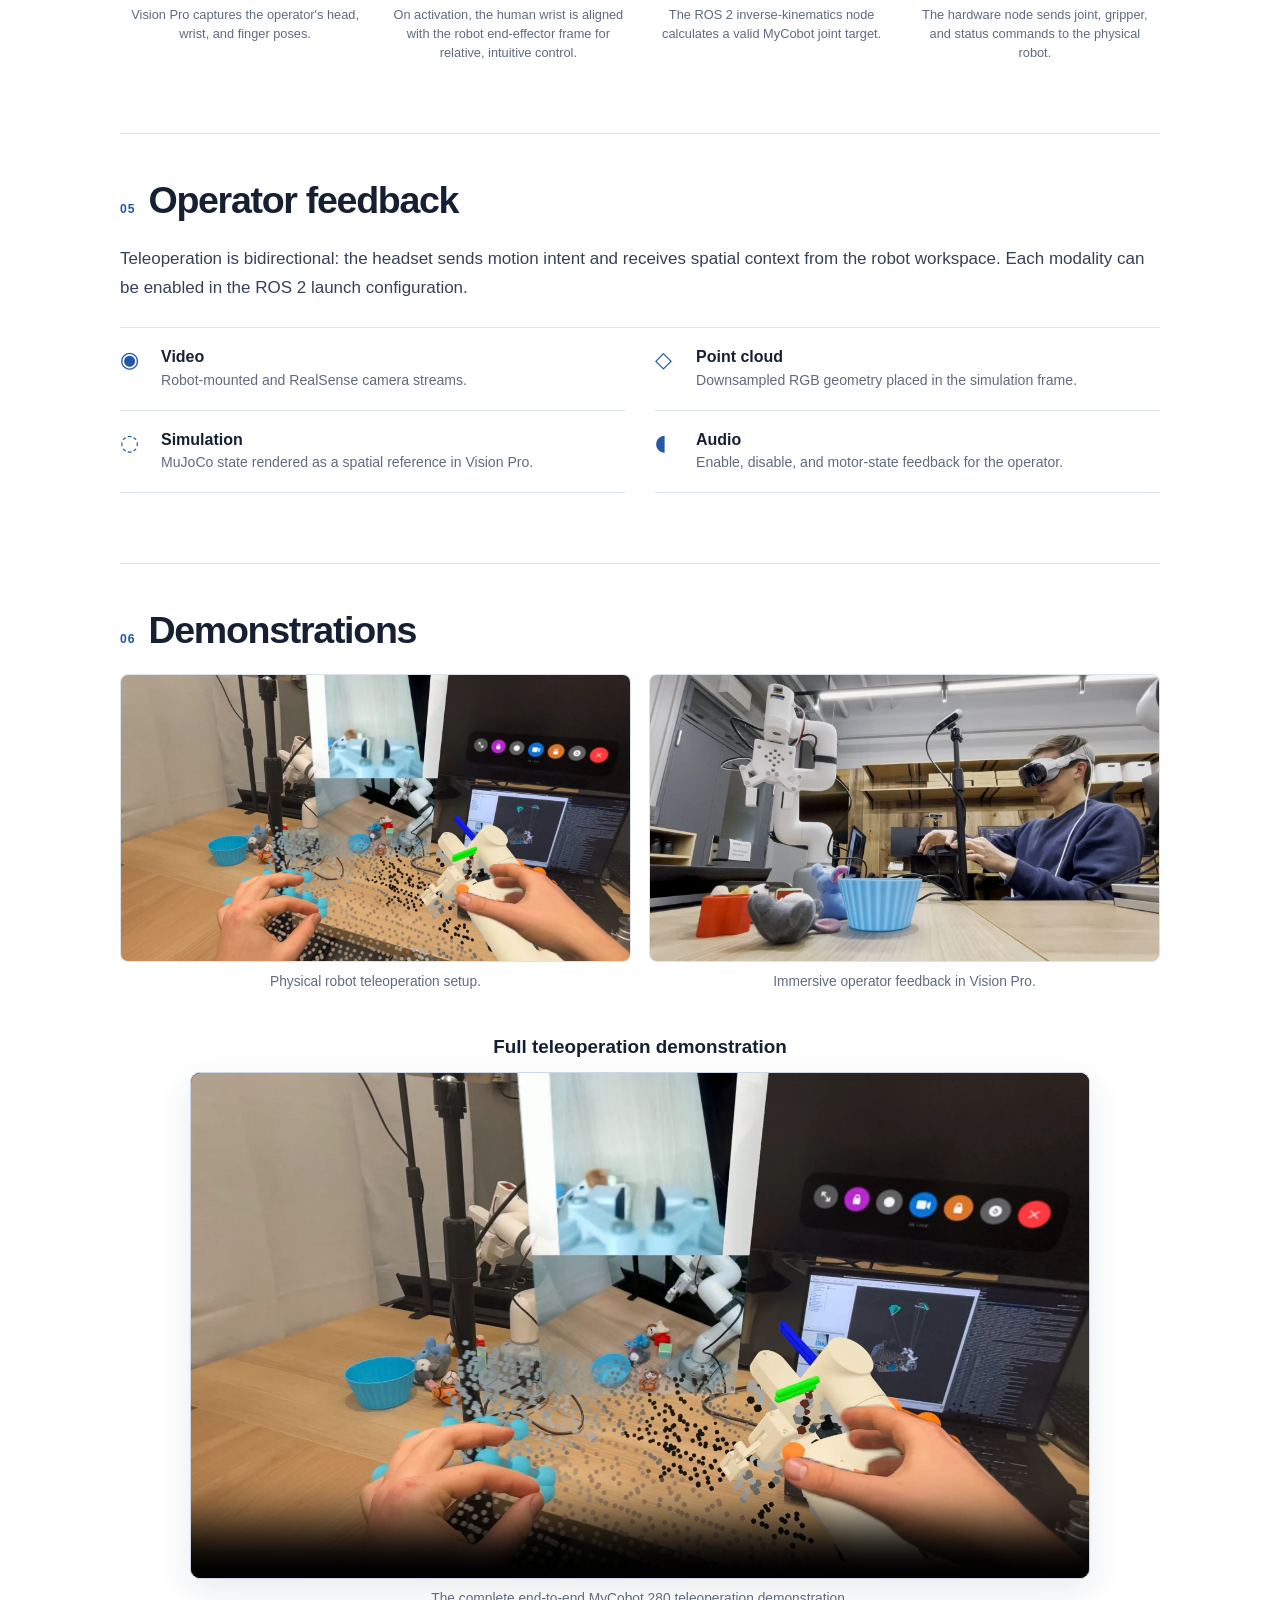
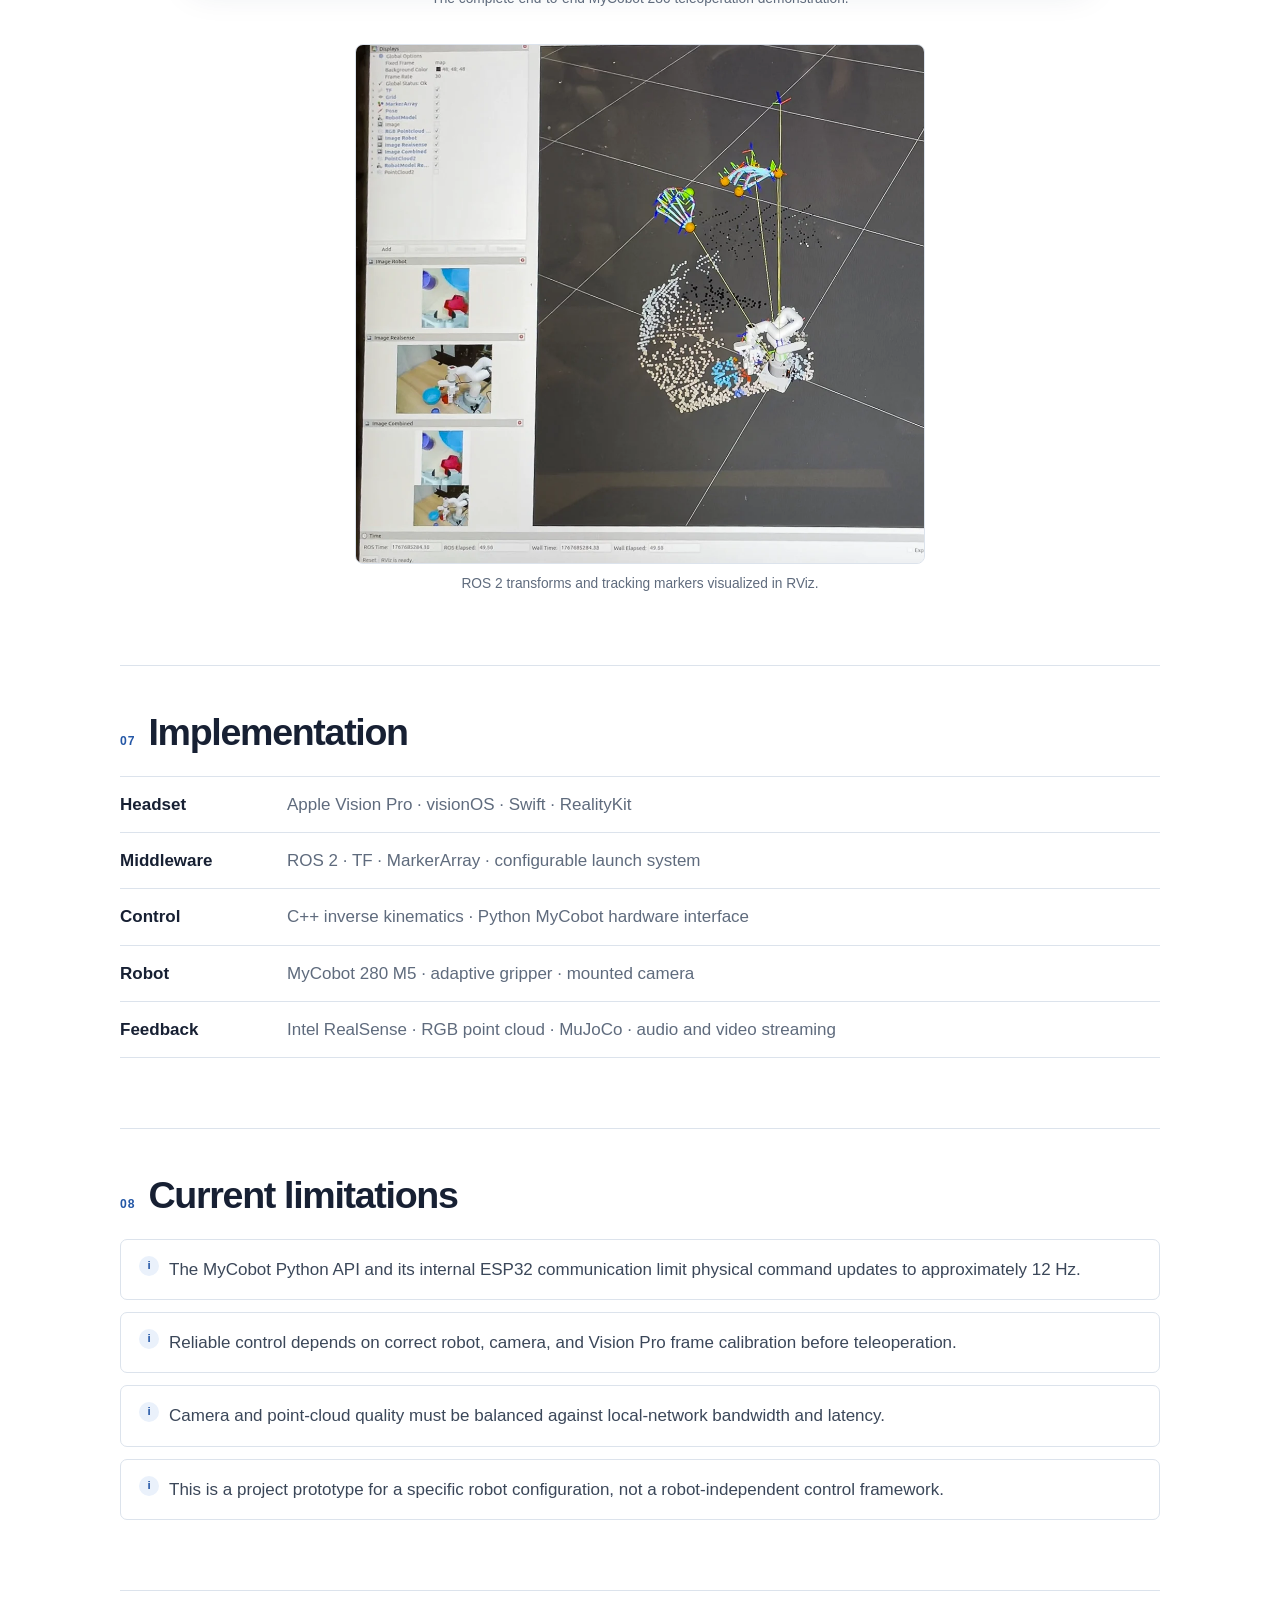
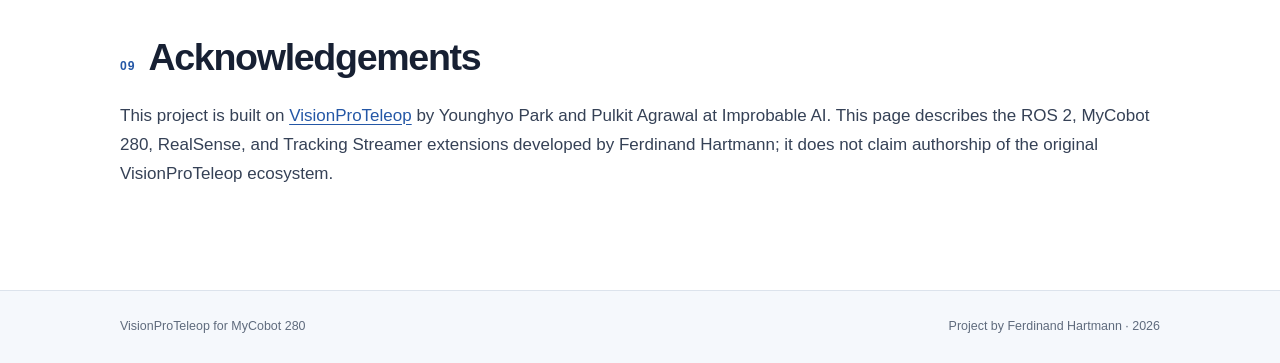
==== commit 51f46008: "added website" ====
--- a/website/index.html
+++ b/website/index.html
@@ -1,487 +1,244 @@
-<!DOCTYPE html>
+<!doctype html>
 <html lang="en">
-
 <head>
-    <meta charset="UTF-8">
-    <meta name="viewport" content="width=device-width, initial-scale=1.0">
-    <title>VisionProTeleop - The Super App for Roboticists</title>
-    <meta name="description"
-        content="The only open-source solution for egocentric video capture with global pose + hand tracking. Real-world teleoperation, AR simulation, and data collection in one app.">
-    <link rel="preconnect" href="https://fonts.googleapis.com">
-    <link rel="preconnect" href="https://fonts.gstatic.com" crossorigin>
-    <link href="https://fonts.googleapis.com/css2?family=Inter:wght@300;400;500;600;700&display=swap" rel="stylesheet">
-    <link rel="stylesheet" href="styles.css">
+    <meta charset="utf-8">
+    <meta name="viewport" content="width=device-width, initial-scale=1">
+    <meta name="description" content="A ROS 2 extension of VisionProTeleop for immersive MyCobot 280 control, visual feedback, and simulation with Apple Vision Pro.">
+    <meta name="theme-color" content="#ffffff">
+    <title>VisionProTeleop for MyCobot 280</title>
+    <link rel="stylesheet" href="./styles.css">
+    <script src="./script.js" defer></script>
 </head>
-
 <body>
-    <!-- Gradient Background -->
-    <div class="gradient-bg"></div>
-
-    <!-- Navigation -->
-    <nav class="nav">
-        <div class="nav-container">
-            <a href="#" class="nav-logo">
-                <span class="logo-bar"></span>
-                <span class="logo-text">
-                    <span class="logo-title">VisionProTeleop</span>
-                    <span class="logo-apps">Tracking Streamer | Manager</span>
-                </span>
-            </a>
-            <div class="nav-links">
-                <a href="#methods">Methods</a>
-                <a href="#features">Features</a>
-                <a href="#components">Components</a>
-                <a href="#quickstart">Quick Start</a>
-                <a href="https://github.com/Improbable-AI/VisionProTeleop" class="nav-github" target="_blank">
-                    <svg width="20" height="20" viewBox="0 0 24 24" fill="currentColor">
-                        <path
-                            d="M12 0C5.37 0 0 5.37 0 12c0 5.31 3.435 9.795 8.205 11.385.6.105.825-.255.825-.57 0-.285-.015-1.23-.015-2.235-3.015.555-3.795-.735-4.035-1.41-.135-.345-.72-1.41-1.23-1.695-.42-.225-1.02-.78-.015-.795.945-.015 1.62.87 1.845 1.23 1.08 1.815 2.805 1.305 3.495.99.105-.78.42-1.305.765-1.605-2.67-.3-5.46-1.335-5.46-5.925 0-1.305.465-2.385 1.23-3.225-.12-.3-.54-1.53.12-3.18 0 0 1.005-.315 3.3 1.23.96-.27 1.98-.405 3-.405s2.04.135 3 .405c2.295-1.56 3.3-1.23 3.3-1.23.66 1.65.24 2.88.12 3.18.765.84 1.23 1.905 1.23 3.225 0 4.605-2.805 5.625-5.475 5.925.435.375.81 1.095.81 2.22 0 1.605-.015 2.895-.015 3.3 0 .315.225.69.825.57A12.02 12.02 0 0024 12c0-6.63-5.37-12-12-12z" />
-                    </svg>
-                    GitHub
+    <a class="skip-link" href="#main-content">Skip to main content</a>
+
+    <aside class="page-toc" aria-label="Page contents">
+        <p class="toc-title">Contents</p>
+        <nav>
+            <a href="#motivation">Motivation</a>
+            <a href="#overview">System overview</a>
+            <a href="#contributions">Contributions</a>
+            <a href="#pipeline">Control pipeline</a>
+            <a href="#feedback">Operator feedback</a>
+            <a href="#demonstrations">Demonstrations</a>
+            <a href="#implementation">Implementation</a>
+            <a href="#limitations">Limitations</a>
+            <a href="#acknowledgements">Acknowledgements</a>
+        </nav>
+    </aside>
+
+    <header class="project-header">
+        <div class="shell header-inner">
+            <p class="eyebrow">Robotics Project</p>
+            <h1>VisionProTeleop<br><span>for MyCobot 280</span></h1>
+            <p class="subtitle">Immersive ROS 2 Teleoperation with Apple Vision Pro</p>
+            <p class="author">Ferdinand Hartmann</p>
+
+            <nav class="project-links" aria-label="Project links">
+                <a class="pill pill-primary" href="https://github.com/ferdinandhartmann/visionProTeleop" target="_blank" rel="noopener noreferrer">
+                    <svg aria-hidden="true" viewBox="0 0 24 24"><path d="M12 .7a11.5 11.5 0 0 0-3.6 22.4c.6.1.8-.2.8-.6v-2.2c-3.4.7-4.1-1.4-4.1-1.4-.5-1.4-1.3-1.8-1.3-1.8-1.1-.7.1-.7.1-.7 1.2.1 1.8 1.2 1.8 1.2 1.1 1.8 2.8 1.3 3.5 1 .1-.8.4-1.3.8-1.6-2.7-.3-5.5-1.3-5.5-5.7 0-1.3.5-2.3 1.2-3.1-.1-.3-.5-1.6.1-3.2 0 0 1-.3 3.2 1.2a11 11 0 0 1 5.8 0C15 4.7 16 5 16 5c.6 1.6.2 2.9.1 3.2.8.8 1.2 1.8 1.2 3.1 0 4.4-2.8 5.4-5.5 5.7.4.4.8 1.1.8 2.2v3.3c0 .4.2.7.8.6A11.5 11.5 0 0 0 12 .7Z"/></svg>
+                    Project code
                 </a>
-            </div>
-        </div>
-    </nav>
-
-    <!-- Hero Section -->
-    <header class="hero">
-        <div class="hero-content">
-            <div class="hero-badge">
-                <span class="badge-dot"></span>
-                The Super App for Roboticists
-            </div>
-            <h1 class="hero-title">
-                <span class="typing-wrapper">
-                    <span class="gradient-text typing-text"></span><span class="typing-cursor">|</span>
-                </span>
-                <br>
-                <span class="hero-suffix">with Apple Vision Pro</span>
-            </h1>
-            <p class="hero-subtitle">
-                The super app for roboticists — supporting real-world teleoperation, AR simulation,
-                egocentric video recording, and bidirectional streaming.
-            </p>
-            <div class="hero-buttons">
-                <a href="https://github.com/Improbable-AI/VisionProTeleop" class="btn btn-primary">
-                    Get Started
-                    <svg width="16" height="16" viewBox="0 0 24 24" fill="none" stroke="currentColor" stroke-width="2">
-                        <path d="M5 12h14M12 5l7 7-7 7" />
-                    </svg>
-                </a>
-                <a href="https://apps.apple.com/us/app/tracking-streamer/id6478969032" class="btn btn-secondary">
-                    <svg width="18" height="18" viewBox="0 0 24 24" fill="currentColor">
-                        <path
-                            d="M18.71 19.5c-.83 1.24-1.71 2.45-3.05 2.47-1.34.03-1.77-.79-3.29-.79-1.53 0-2 .77-3.27.82-1.31.05-2.3-1.32-3.14-2.53C4.25 17 2.94 12.45 4.7 9.39c.87-1.52 2.43-2.48 4.12-2.51 1.28-.02 2.5.87 3.29.87.78 0 2.26-1.07 3.81-.91.65.03 2.47.26 3.64 1.98-.09.06-2.17 1.28-2.15 3.81.03 3.02 2.65 4.03 2.68 4.04-.03.07-.42 1.44-1.38 2.83M13 3.5c.73-.83 1.94-1.46 2.94-1.5.13 1.17-.34 2.35-1.04 3.19-.69.85-1.83 1.51-2.95 1.42-.15-1.15.41-2.35 1.05-3.11z" />
-                    </svg>
-                    App Store
-                </a>
-            </div>
-            <div class="hero-stats">
-                <div class="stat">
-                    <span class="stat-value">&lt;50ms</span>
-                    <span class="stat-label">Latency (Wired)</span>
-                </div>
-                <div class="stat-divider"></div>
-                <div class="stat">
-                    <span class="stat-value">4K</span>
-                    <span class="stat-label">Stereo Streaming</span>
-                </div>
-                <div class="stat-divider"></div>
-                <div class="stat">
-                    <span class="stat-value">MIT</span>
-                    <span class="stat-label">License</span>
-                </div>
-            </div>
+                <a class="pill" href="https://github.com/Improbable-AI/VisionProTeleop" target="_blank" rel="noopener noreferrer">Original project</a>
+            </nav>
         </div>
     </header>
 
-    <!-- Three Methods Section -->
-    <section id="methods" class="methods">
-        <div class="container">
-            <div class="section-header">
-                <span class="section-tag">Three Methods</span>
-                <h2 class="section-title">Complete Robot Data Collection</h2>
-                <p class="section-subtitle">Supporting all major approaches to building robot learning datasets</p>
-            </div>
-            <div class="methods-grid">
-                <!-- Method 1: Real-World Teleoperation -->
-                <div class="method-card method-realworld">
-                    <div class="method-number">01</div>
-                    <div class="method-icon">
-                        <svg width="40" height="40" viewBox="0 0 24 24" fill="none" stroke="currentColor"
-                            stroke-width="1.5">
-                            <path d="M12 22s8-4 8-10V5l-8-3-8 3v7c0 6 8 10 8 10z" />
-                            <path d="M12 8v4M12 16h.01" />
-                        </svg>
-                    </div>
-                    <h3 class="method-title">Real-World Robot Teleoperation</h3>
-                    <p class="method-description">
-                        Control physical robots with your hands. Stream precise hand tracking data while receiving
-                        low-latency stereo video and audio feedback from the robot's perspective.
-                    </p>
-                    <ul class="method-features">
-                        <li>
-                            <svg width="16" height="16" viewBox="0 0 24 24" fill="none" stroke="currentColor"
-                                stroke-width="2">
-                                <path d="M20 6L9 17l-5-5" />
-                            </svg>
-                            Full hand skeleton tracking
-                        </li>
-                        <li>
-                            <svg width="16" height="16" viewBox="0 0 24 24" fill="none" stroke="currentColor"
-                                stroke-width="2">
-                                <path d="M20 6L9 17l-5-5" />
-                            </svg>
-                            Low-latency stereo video streaming
-                        </li>
-                        <li>
-                            <svg width="16" height="16" viewBox="0 0 24 24" fill="none" stroke="currentColor"
-                                stroke-width="2">
-                                <path d="M20 6L9 17l-5-5" />
-                            </svg>
-                            Spatial audio feedback
-                        </li>
-                    </ul>
+    <nav class="mobile-toc" aria-label="Mobile page contents">
+        <details>
+            <summary>On this page</summary>
+            <div class="mobile-toc-links">
+                <a href="#motivation">Motivation</a>
+                <a href="#overview">Overview</a>
+                <a href="#contributions">Contributions</a>
+                <a href="#pipeline">Control pipeline</a>
+                <a href="#feedback">Feedback</a>
+                <a href="#demonstrations">Demos</a>
+                <a href="#implementation">Implementation</a>
+                <a href="#limitations">Limitations</a>
+            </div>
+        </details>
+    </nav>
+
+    <main id="main-content" class="shell">
+        <section class="tldr" aria-labelledby="tldr-title">
+            <h2 id="tldr-title" class="visually-hidden">Project summary</h2>
+            <p><strong>TL;DR:</strong> This project extends VisionProTeleop with a ROS 2 pipeline that maps Apple Vision Pro hand tracking to a physical MyCobot 280 while returning camera, point-cloud, audio, and MuJoCo feedback to the operator.</p>
+        </section>
+
+        <figure class="hero-media">
+            <div class="video-frame">
+                <video id="project-highlight" controls autoplay muted loop playsinline preload="metadata" poster="./assets/teleoperation-overview.webp">
+                    <source src="./assets/teleoperation-highlight.mp4" type="video/mp4">
+                    Your browser cannot play the demonstration video. You can still view the project images below.
+                </video>
+            </div>
+            <figcaption>A short teleoperation highlight from the full demonstration.</figcaption>
+        </figure>
+
+        <section id="motivation" class="content-section">
+            <div class="section-heading">
+                <p class="section-number">01</p>
+                <h2>Motivation</h2>
+            </div>
+            <p>Apple Vision Pro provides natural hand and head tracking, but using those signals with a physical robot requires more than a tracking stream. Robot control needs coordinate-frame alignment, inverse kinematics, hardware communication, safety-aware activation, and feedback that keeps the operator connected to the remote workspace.</p>
+            <p>This project closes that gap for the MyCobot 280. It connects the Vision Pro streaming ecosystem to ROS 2 and combines robot control, visualization, simulation, and sensor feedback in one teleoperation workflow.</p>
+        </section>
+
+        <section id="overview" class="content-section">
+            <div class="section-heading">
+                <p class="section-number">02</p>
+                <h2>System overview</h2>
+            </div>
+            <p>Hand poses move from the Vision Pro into a ROS 2 transform graph. A C++ inverse-kinematics node converts the operator's wrist target into joint commands, and a hardware node drives the MyCobot arm, adaptive gripper, and LED. In the opposite direction, robot and RealSense imagery, audio, an RGB point cloud, and MuJoCo state are streamed back into the headset.</p>
+            <figure class="wide-figure">
+                <a href="./assets/system-architecture.webp" target="_blank" rel="noopener" aria-label="Open the full system architecture diagram">
+                    <img src="./assets/system-architecture.webp" width="2400" height="888" alt="Architecture diagram connecting Apple Vision Pro tracking through the streaming and ROS 2 layers to inverse kinematics, MyCobot control, RealSense sensing, and MuJoCo simulation." loading="lazy">
+                </a>
+                <figcaption>System architecture. Select the diagram to open the full-resolution version.</figcaption>
+            </figure>
+        </section>
+
+        <section id="contributions" class="content-section">
+            <div class="section-heading">
+                <p class="section-number">03</p>
+                <h2>Main contributions</h2>
+            </div>
+            <div class="card-grid contributions-grid">
+                <article class="info-card">
+                    <p class="card-label">ROS 2 bridge</p>
+                    <h3>Tracked hands as robot targets</h3>
+                    <p>Publishes Vision Pro tracking as ROS 2 transforms and marker arrays so the operator motion can be inspected and consumed by control nodes.</p>
+                </article>
+                <article class="info-card">
+                    <p class="card-label">Robot control</p>
+                    <h3>MyCobot inverse kinematics</h3>
+                    <p>A C++ IK node maps the activated wrist frame to link 6, with hardware commands for arm joints, the adaptive gripper, and the LED.</p>
+                </article>
+                <article class="info-card">
+                    <p class="card-label">Spatial feedback</p>
+                    <h3>Sensor data inside Vision Pro</h3>
+                    <p>Streams robot and RealSense cameras, downsampled RGB point clouds, audio, and MuJoCo simulation state back to the headset.</p>
+                </article>
+                <article class="info-card">
+                    <p class="card-label">visionOS controls</p>
+                    <h3>Teleoperation-focused interface</h3>
+                    <p>Adds world locking for the camera and control bar, direct reset and exit actions, and a faster path into the tracking view.</p>
+                </article>
+            </div>
+        </section>
+
+        <section id="pipeline" class="content-section">
+            <div class="section-heading">
+                <p class="section-number">04</p>
+                <h2>Control pipeline</h2>
+            </div>
+            <ol class="pipeline" aria-label="Teleoperation data flow">
+                <li>
+                    <span class="step-index">1</span>
+                    <div><h3>Track</h3><p>Vision Pro captures the operator's head, wrist, and finger poses.</p></div>
+                </li>
+                <li>
+                    <span class="step-index">2</span>
+                    <div><h3>Align</h3><p>On activation, the human wrist is aligned with the robot end-effector frame for relative, intuitive control.</p></div>
+                </li>
+                <li>
+                    <span class="step-index">3</span>
+                    <div><h3>Solve</h3><p>The ROS 2 inverse-kinematics node calculates a valid MyCobot joint target.</p></div>
+                </li>
+                <li>
+                    <span class="step-index">4</span>
+                    <div><h3>Execute</h3><p>The hardware node sends joint, gripper, and status commands to the physical robot.</p></div>
+                </li>
+            </ol>
+        </section>
+
+        <section id="feedback" class="content-section">
+            <div class="section-heading">
+                <p class="section-number">05</p>
+                <h2>Operator feedback</h2>
+            </div>
+            <p>Teleoperation is bidirectional: the headset sends motion intent and receives spatial context from the robot workspace. Each modality can be enabled in the ROS 2 launch configuration.</p>
+            <div class="modality-list">
+                <article><span aria-hidden="true">◉</span><div><h3>Video</h3><p>Robot-mounted and RealSense camera streams.</p></div></article>
+                <article><span aria-hidden="true">◇</span><div><h3>Point cloud</h3><p>Downsampled RGB geometry placed in the simulation frame.</p></div></article>
+                <article><span aria-hidden="true">◌</span><div><h3>Simulation</h3><p>MuJoCo state rendered as a spatial reference in Vision Pro.</p></div></article>
+                <article><span aria-hidden="true">◖</span><div><h3>Audio</h3><p>Enable, disable, and motor-state feedback for the operator.</p></div></article>
+            </div>
+        </section>
+
+        <section id="demonstrations" class="content-section">
+            <div class="section-heading">
+                <p class="section-number">06</p>
+                <h2>Demonstrations</h2>
+            </div>
+            <div class="demo-grid">
+                <figure>
+                    <img src="./assets/teleoperation-overview.webp" width="1600" height="900" alt="MyCobot 280 teleoperation setup with an operator wearing Apple Vision Pro." loading="lazy">
+                    <figcaption>Physical robot teleoperation setup.</figcaption>
+                </figure>
+                <figure>
+                    <img src="./assets/operator-view.webp" width="1600" height="900" alt="Operator view of the Vision Pro teleoperation interface and robot workspace." loading="lazy">
+                    <figcaption>Immersive operator feedback in Vision Pro.</figcaption>
+                </figure>
+            </div>
+            <figure class="full-demo">
+                <h3>Full teleoperation demonstration</h3>
+                <div class="video-frame">
+                    <video controls playsinline preload="metadata" poster="./assets/teleoperation-overview.webp">
+                        <source src="./assets/teleoperation-demo.mp4" type="video/mp4">
+                        Your browser cannot play the full demonstration video.
+                    </video>
                 </div>
-
-                <!-- Method 2: Simulation Teleoperation -->
-                <div class="method-card method-simulation">
-                    <div class="method-number">02</div>
-                    <div class="method-icon">
-                        <svg width="40" height="40" viewBox="0 0 24 24" fill="none" stroke="currentColor"
-                            stroke-width="1.5">
-                            <path
-                                d="M21 16V8a2 2 0 0 0-1-1.73l-7-4a2 2 0 0 0-2 0l-7 4A2 2 0 0 0 3 8v8a2 2 0 0 0 1 1.73l7 4a2 2 0 0 0 2 0l7-4A2 2 0 0 0 21 16z" />
-                            <polyline points="3.27 6.96 12 12.01 20.73 6.96" />
-                            <line x1="12" y1="22.08" x2="12" y2="12" />
-                        </svg>
-                    </div>
-                    <h3 class="method-title">Simulation Robot Teleoperation</h3>
-                    <p class="method-description">
-                        View your MuJoCo simulation environment blended into your physical space as an AR environment.
-                        Interact with virtual robots using natural hand movements.
-                    </p>
-                    <ul class="method-features">
-                        <li>
-                            <svg width="16" height="16" viewBox="0 0 24 24" fill="none" stroke="currentColor"
-                                stroke-width="2">
-                                <path d="M20 6L9 17l-5-5" />
-                            </svg>
-                            MuJoCo → RealityKit rendering
-                        </li>
-                        <li>
-                            <svg width="16" height="16" viewBox="0 0 24 24" fill="none" stroke="currentColor"
-                                stroke-width="2">
-                                <path d="M20 6L9 17l-5-5" />
-                            </svg>
-                            Hand tracking in sim coordinates
-                        </li>
-                        <li>
-                            <svg width="16" height="16" viewBox="0 0 24 24" fill="none" stroke="currentColor"
-                                stroke-width="2">
-                                <path d="M20 6L9 17l-5-5" />
-                            </svg>
-                            Configurable world placement
-                        </li>
-                    </ul>
-                </div>
-
-                <!-- Method 3: Egocentric Recording -->
-                <div class="method-card method-egocentric">
-                    <div class="method-number">03</div>
-                    <div class="method-icon">
-                        <svg width="40" height="40" viewBox="0 0 24 24" fill="none" stroke="currentColor"
-                            stroke-width="1.5">
-                            <circle cx="12" cy="12" r="10" />
-                            <circle cx="12" cy="12" r="3" />
-                            <path d="M12 2v2M12 20v2M2 12h2M20 12h2" />
-                        </svg>
-                    </div>
-                    <h3 class="method-title">Egocentric Human Video Recording</h3>
-                    <p class="method-description">
-                        Record human manipulation videos from the egocentric perspective with accurate tracking data —
-                        without requiring the robot to wear the headset.
-                    </p>
-                    <ul class="method-features">
-                        <li>
-                            <svg width="16" height="16" viewBox="0 0 24 24" fill="none" stroke="currentColor"
-                                stroke-width="2">
-                                <path d="M20 6L9 17l-5-5" />
-                            </svg>
-                            Accurate head/hand tracking
-                        </li>
-                        <li>
-                            <svg width="16" height="16" viewBox="0 0 24 24" fill="none" stroke="currentColor"
-                                stroke-width="2">
-                                <path d="M20 6L9 17l-5-5" />
-                            </svg>
-                            Global SLAM pose estimation
-                        </li>
-                        <li>
-                            <svg width="16" height="16" viewBox="0 0 24 24" fill="none" stroke="currentColor"
-                                stroke-width="2">
-                                <path d="M20 6L9 17l-5-5" />
-                            </svg>
-                            Arbitrary camera setup via UVC
-                        </li>
-                    </ul>
-                </div>
-            </div>
-        </div>
-    </section>
-
-    <!-- Cloud Sync Features -->
-    <section id="features" class="features">
-        <div class="container">
-            <div class="section-header">
-                <span class="section-tag">Data Management</span>
-                <h2 class="section-title">Seamless Cloud Sync & Sharing</h2>
-            </div>
-            <div class="features-grid">
-                <div class="feature-card">
-                    <div class="feature-icon">
-                        <svg width="24" height="24" viewBox="0 0 24 24" fill="none" stroke="currentColor"
-                            stroke-width="2">
-                            <path d="M18 10h-1.26A8 8 0 1 0 9 20h9a5 5 0 0 0 0-10z" />
-                        </svg>
-                    </div>
-                    <h3>Personal Cloud Storage</h3>
-                    <p>Data logs directly to your iCloud, Google Drive, or Dropbox. No shared AWS infrastructure, no
-                        privacy concerns — it's your data on your accounts.</p>
-                </div>
-                <div class="feature-card">
-                    <div class="feature-icon">
-                        <svg width="24" height="24" viewBox="0 0 24 24" fill="none" stroke="currentColor"
-                            stroke-width="2">
-                            <rect x="5" y="2" width="14" height="20" rx="2" ry="2" />
-                            <path d="M12 18h.01" />
-                        </svg>
-                    </div>
-                    <h3>iPhone Companion App</h3>
-                    <p>Browse and review all your recorded sessions from the companion iOS app. View metadata, playback
-                        videos, and manage recordings on the go.</p>
-                </div>
-                <div class="feature-card">
-                    <div class="feature-icon">
-                        <svg width="24" height="24" viewBox="0 0 24 24" fill="none" stroke="currentColor"
-                            stroke-width="2">
-                            <path d="M4 12v8a2 2 0 0 0 2 2h12a2 2 0 0 0 2-2v-8" />
-                            <polyline points="16 6 12 2 8 6" />
-                            <line x1="12" y1="2" x2="12" y2="15" />
-                        </svg>
-                    </div>
-                    <h3>Easy Data Export</h3>
-                    <p>One-click export to share recordings with collaborators. Public sharing option for datasets you
-                        want to make available to the community.</p>
-                </div>
-                <div class="feature-card">
-                    <div class="feature-icon">
-                        <svg width="24" height="24" viewBox="0 0 24 24" fill="none" stroke="currentColor"
-                            stroke-width="2">
-                            <path d="M12 22s8-4 8-10V5l-8-3-8 3v7c0 6 8 10 8 10z" />
-                        </svg>
-                    </div>
-                    <h3>Privacy First</h3>
-                    <p>No centralized data collection. Everything stays in your personal cloud accounts. You control
-                        access to your robot training data.</p>
-                </div>
-            </div>
-        </div>
-    </section>
-
-    <!-- Components Section -->
-    <section id="components" class="components">
-        <div class="container">
-            <div class="section-header">
-                <span class="section-tag">Architecture</span>
-                <h2 class="section-title">Three Pillars of the System</h2>
-            </div>
-            <div class="components-grid">
-                <!-- Tracking Streamer -->
-                <div class="component-card">
-                    <div class="component-header">
-                        <div class="component-badge visionos">visionOS</div>
-                        <div class="component-icon">
-                            <svg width="32" height="32" viewBox="0 0 24 24" fill="none" stroke="currentColor"
-                                stroke-width="1.5">
-                                <circle cx="12" cy="12" r="10" />
-                                <circle cx="12" cy="12" r="3" />
-                                <path d="M12 2v4M12 18v4M2 12h4M18 12h4" />
-                            </svg>
-                        </div>
-                    </div>
-                    <h3 class="component-title">Tracking Streamer</h3>
-                    <p class="component-description">
-                        The core visionOS app running on Apple Vision Pro. Captures hand, wrist, and head tracking data
-                        with sub-frame precision and streams it to connected clients.
-                    </p>
-                    <ul class="component-features">
-                        <li>Real-time hand skeleton tracking</li>
-                        <li>Global SLAM pose estimation</li>
-                        <li>WebRTC video/audio reception</li>
-                        <li>AR simulation rendering</li>
-                        <li>UVC camera support</li>
-                    </ul>
-                    <a href="https://apps.apple.com/us/app/tracking-streamer/id6478969032" class="component-link">
-                        Download on App Store
-                        <svg width="16" height="16" viewBox="0 0 24 24" fill="none" stroke="currentColor"
-                            stroke-width="2">
-                            <path d="M18 13v6a2 2 0 0 1-2 2H5a2 2 0 0 1-2-2V8a2 2 0 0 1 2-2h6" />
-                            <polyline points="15 3 21 3 21 9" />
-                            <line x1="10" y1="14" x2="21" y2="3" />
-                        </svg>
-                    </a>
-                </div>
-
-                <!-- Tracking Manager -->
-                <div class="component-card">
-                    <div class="component-header">
-                        <div class="component-badge ios">iOS</div>
-                        <div class="component-icon">
-                            <svg width="32" height="32" viewBox="0 0 24 24" fill="none" stroke="currentColor"
-                                stroke-width="1.5">
-                                <rect x="5" y="2" width="14" height="20" rx="2" ry="2" />
-                                <path d="M12 18h.01" />
-                            </svg>
-                        </div>
-                    </div>
-                    <h3 class="component-title">Tracking Manager</h3>
-                    <p class="component-description">
-                        Companion iOS app for managing recordings, reviewing captured sessions, and syncing data
-                        across devices via iCloud, Google Drive, or Dropbox.
-                    </p>
-                    <ul class="component-features">
-                        <li>Browse recorded sessions</li>
-                        <li>Multi-cloud storage integration</li>
-                        <li>Metadata visualization</li>
-                        <li>Public recording sharing</li>
-                        <li>Video playback</li>
-                    </ul>
-                    <a href="#" class="component-link">
-                        Coming Soon
-                        <svg width="16" height="16" viewBox="0 0 24 24" fill="none" stroke="currentColor"
-                            stroke-width="2">
-                            <circle cx="12" cy="12" r="10" />
-                            <polyline points="12 6 12 12 16 14" />
-                        </svg>
-                    </a>
-                </div>
-
-                <!-- avp_stream -->
-                <div class="component-card">
-                    <div class="component-header">
-                        <div class="component-badge python">Python</div>
-                        <div class="component-icon">
-                            <svg width="32" height="32" viewBox="0 0 24 24" fill="none" stroke="currentColor"
-                                stroke-width="1.5">
-                                <polyline points="16 18 22 12 16 6" />
-                                <polyline points="8 6 2 12 8 18" />
-                            </svg>
-                        </div>
-                    </div>
-                    <h3 class="component-title">avp_stream</h3>
-                    <p class="component-description">
-                        Python client library that receives tracking data and sends video, audio, or MuJoCo simulations
-                        back to Vision Pro. Install with pip and start building.
-                    </p>
-                    <ul class="component-features">
-                        <li>Simple streaming API</li>
-                        <li>Frame callbacks for processing</li>
-                        <li>Stereo video support</li>
-                        <li>MuJoCo integration</li>
-                        <li>Coordinate frame transforms</li>
-                    </ul>
-                    <a href="https://pypi.org/project/avp_stream/" class="component-link">
-                        View on PyPI
-                        <svg width="16" height="16" viewBox="0 0 24 24" fill="none" stroke="currentColor"
-                            stroke-width="2">
-                            <path d="M18 13v6a2 2 0 0 1-2 2H5a2 2 0 0 1-2-2V8a2 2 0 0 1 2-2h6" />
-                            <polyline points="15 3 21 3 21 9" />
-                            <line x1="10" y1="14" x2="21" y2="3" />
-                        </svg>
-                    </a>
-                </div>
-            </div>
-        </div>
-    </section>
-
-    <!-- Quick Start Section -->
-    <section id="quickstart" class="quickstart">
-        <div class="container">
-            <div class="section-header">
-                <span class="section-tag">Get Started</span>
-                <h2 class="section-title">Up and Running in Minutes</h2>
-            </div>
-            <div class="quickstart-content">
-                <div class="code-block">
-                    <div class="code-header">
-                        <div class="code-dots">
-                            <span></span><span></span><span></span>
-                        </div>
-                        <span class="code-lang">Python</span>
-                    </div>
-                    <pre><code><span class="code-comment"># Install the package</span>
-<span class="code-keyword">pip install</span> --upgrade avp_stream
-
-<span class="code-comment"># Basic usage</span>
-<span class="code-keyword">from</span> avp_stream <span class="code-keyword">import</span> VisionProStreamer
-
-avp_ip = <span class="code-string">"10.31.181.201"</span>  <span class="code-comment"># Your Vision Pro IP</span>
-s = VisionProStreamer(ip=avp_ip)
-
-<span class="code-keyword">while</span> <span class="code-builtin">True</span>:
-    r = s.latest
-    <span class="code-builtin">print</span>(r[<span class="code-string">'head'</span>], r[<span class="code-string">'right_wrist'</span>], r[<span class="code-string">'right_fingers'</span>])</code></pre>
-                </div>
-                <div class="quickstart-steps">
-                    <div class="step">
-                        <div class="step-number">1</div>
-                        <div class="step-content">
-                            <h4>Install the visionOS App</h4>
-                            <p>Download Tracking Streamer from the App Store on your Vision Pro.</p>
-                        </div>
-                    </div>
-                    <div class="step">
-                        <div class="step-number">2</div>
-                        <div class="step-content">
-                            <h4>Install Python Package</h4>
-                            <p>Run <code>pip install avp_stream</code> on your development machine.</p>
-                        </div>
-                    </div>
-                    <div class="step">
-                        <div class="step-number">3</div>
-                        <div class="step-content">
-                            <h4>Connect & Stream</h4>
-                            <p>Start the app, note the IP address, and connect from Python.</p>
-                        </div>
-                    </div>
-                </div>
-            </div>
-        </div>
-    </section>
-
-    <!-- Footer -->
-    <footer class="footer">
-        <div class="container">
-            <div class="footer-content">
-                <div class="footer-brand">
-                    <span class="logo-icon">◈</span>
-                    <span>VisionProTeleop</span>
-                </div>
-                <p class="footer-text">
-                    Built by <a href="https://github.com/Improbable-AI" target="_blank">Improbable AI Lab</a> at MIT.
-                    Licensed under MIT.
-                </p>
-                <div class="footer-links">
-                    <a href="https://github.com/Improbable-AI/VisionProTeleop" target="_blank">GitHub</a>
-                    <a href="https://pypi.org/project/avp_stream/" target="_blank">PyPI</a>
-                    <a href="https://apps.apple.com/us/app/tracking-streamer/id6478969032" target="_blank">App Store</a>
-                </div>
-            </div>
+                <figcaption>The complete end-to-end MyCobot 280 teleoperation demonstration.</figcaption>
+            </figure>
+            <figure class="rviz-figure">
+                <img src="./assets/rviz-visualization.webp" width="1100" height="1004" alt="RViz visualization showing the MyCobot robot model, tracked hand frames, and ROS 2 markers." loading="lazy">
+                <figcaption>ROS 2 transforms and tracking markers visualized in RViz.</figcaption>
+            </figure>
+        </section>
+
+        <section id="implementation" class="content-section">
+            <div class="section-heading">
+                <p class="section-number">07</p>
+                <h2>Implementation</h2>
+            </div>
+            <dl class="tech-list">
+                <div><dt>Headset</dt><dd>Apple Vision Pro · visionOS · Swift · RealityKit</dd></div>
+                <div><dt>Middleware</dt><dd>ROS 2 · TF · MarkerArray · configurable launch system</dd></div>
+                <div><dt>Control</dt><dd>C++ inverse kinematics · Python MyCobot hardware interface</dd></div>
+                <div><dt>Robot</dt><dd>MyCobot 280 M5 · adaptive gripper · mounted camera</dd></div>
+                <div><dt>Feedback</dt><dd>Intel RealSense · RGB point cloud · MuJoCo · audio and video streaming</dd></div>
+            </dl>
+        </section>
+
+        <section id="limitations" class="content-section">
+            <div class="section-heading">
+                <p class="section-number">08</p>
+                <h2>Current limitations</h2>
+            </div>
+            <ul class="limitations-list">
+                <li>The MyCobot Python API and its internal ESP32 communication limit physical command updates to approximately 12 Hz.</li>
+                <li>Reliable control depends on correct robot, camera, and Vision Pro frame calibration before teleoperation.</li>
+                <li>Camera and point-cloud quality must be balanced against local-network bandwidth and latency.</li>
+                <li>This is a project prototype for a specific robot configuration, not a robot-independent control framework.</li>
+            </ul>
+        </section>
+
+        <section id="acknowledgements" class="content-section acknowledgement">
+            <div class="section-heading">
+                <p class="section-number">09</p>
+                <h2>Acknowledgements</h2>
+            </div>
+            <p>This project is built on <a href="https://github.com/Improbable-AI/VisionProTeleop" target="_blank" rel="noopener noreferrer">VisionProTeleop</a> by Younghyo Park and Pulkit Agrawal at Improbable AI. This page describes the ROS 2, MyCobot 280, RealSense, and Tracking Streamer extensions developed by Ferdinand Hartmann; it does not claim authorship of the original VisionProTeleop ecosystem.</p>
+        </section>
+    </main>
+
+    <footer>
+        <div class="shell footer-inner">
+            <p>VisionProTeleop for MyCobot 280</p>
+            <p>Project by Ferdinand Hartmann · <span id="current-year">2026</span></p>
         </div>
     </footer>
-
-    <script src="script.js"></script>
 </body>
-
-</html>+</html>
--- a/website/styles.css
+++ b/website/styles.css
@@ -1,1120 +1,811 @@
-/* =====================================================
-   VisionProTeleop - Minimal, Clean Landing Page Styles
-   ===================================================== */
-
-/* CSS Variables */
 :root {
-    --color-bg: #0a0a0b;
-    --color-bg-elevated: #141416;
-    --color-bg-card: #1a1a1d;
-    --color-border: rgba(255, 255, 255, 0.08);
-    --color-border-hover: rgba(255, 255, 255, 0.15);
-
-    --color-text-primary: #ffffff;
-    --color-text-secondary: rgba(255, 255, 255, 0.65);
-    --color-text-tertiary: rgba(255, 255, 255, 0.45);
-
-    --color-accent-1: #6366f1;
-    --color-accent-2: #8b5cf6;
-    --color-accent-3: #a855f7;
-
-    --gradient-primary: linear-gradient(135deg, var(--color-accent-1) 0%, var(--color-accent-3) 100%);
-    --gradient-glow: radial-gradient(ellipse at 50% 0%, rgba(139, 92, 246, 0.15) 0%, transparent 60%);
-
-    --font-sans: 'Inter', -apple-system, BlinkMacSystemFont, 'Segoe UI', sans-serif;
-
-    --spacing-xs: 0.5rem;
-    --spacing-sm: 1rem;
-    --spacing-md: 1.5rem;
-    --spacing-lg: 2rem;
-    --spacing-xl: 3rem;
-    --spacing-2xl: 5rem;
-
-    --radius-sm: 8px;
-    --radius-md: 12px;
-    --radius-lg: 16px;
-    --radius-xl: 24px;
-
-    --transition-fast: 150ms ease;
-    --transition-base: 250ms ease;
-    --transition-slow: 400ms ease;
-}
-
-/* Reset & Base */
+    --ink: #172033;
+    --muted: #5f6b7d;
+    --line: #dce3ec;
+    --soft: #f5f8fc;
+    --accent: #2457a6;
+    --accent-dark: #183d79;
+    --accent-pale: #eaf1fb;
+    --white: #ffffff;
+    --shell: 1040px;
+    --shadow: 0 18px 55px rgba(23, 45, 78, 0.12);
+}
+
 *,
 *::before,
 *::after {
     box-sizing: border-box;
-    margin: 0;
-    padding: 0;
 }
 
 html {
     scroll-behavior: smooth;
+    scroll-padding-top: 32px;
 }
 
 body {
-    font-family: var(--font-sans);
-    background: var(--color-bg);
-    color: var(--color-text-primary);
-    line-height: 1.6;
-    overflow-x: hidden;
-    -webkit-font-smoothing: antialiased;
-    -moz-osx-font-smoothing: grayscale;
+    margin: 0;
+    background: var(--white);
+    color: var(--ink);
+    font-family: Inter, ui-sans-serif, -apple-system, BlinkMacSystemFont, "Segoe UI", sans-serif;
+    font-size: 17px;
+    line-height: 1.72;
+    text-rendering: optimizeLegibility;
 }
 
 a {
-    color: inherit;
+    color: var(--accent);
+    text-underline-offset: 0.16em;
+    text-decoration-thickness: 1px;
+}
+
+a:hover {
+    color: var(--accent-dark);
+}
+
+a:focus-visible,
+button:focus-visible,
+summary:focus-visible,
+video:focus-visible {
+    outline: 3px solid rgba(36, 87, 166, 0.4);
+    outline-offset: 4px;
+}
+
+img,
+video {
+    display: block;
+    max-width: 100%;
+}
+
+img {
+    width: auto;
+    height: auto;
+    object-fit: contain;
+}
+
+figure {
+    margin: 0;
+}
+
+figcaption {
+    margin-top: 10px;
+    color: var(--muted);
+    font-size: 0.86rem;
+    line-height: 1.5;
+    text-align: center;
+}
+
+h1,
+h2,
+h3,
+p {
+    margin-top: 0;
+}
+
+h2,
+h3 {
+    line-height: 1.22;
+}
+
+.shell {
+    width: min(calc(100% - 40px), var(--shell));
+    margin-inline: auto;
+}
+
+.visually-hidden {
+    position: absolute;
+    width: 1px;
+    height: 1px;
+    padding: 0;
+    margin: -1px;
+    overflow: hidden;
+    clip: rect(0 0 0 0);
+    white-space: nowrap;
+    border: 0;
+}
+
+.skip-link {
+    position: fixed;
+    top: 12px;
+    left: 12px;
+    z-index: 1000;
+    padding: 9px 14px;
+    border-radius: 7px;
+    background: var(--accent-dark);
+    color: var(--white);
+    transform: translateY(-160%);
+    transition: transform 150ms ease;
+}
+
+.skip-link:focus {
+    color: var(--white);
+    transform: translateY(0);
+}
+
+/* Desktop contents rail */
+.page-toc {
+    position: fixed;
+    top: 180px;
+    right: auto;
+    left: max(24px, calc(50vw - 760px));
+    z-index: 10;
+    width: 165px;
+}
+
+.toc-title {
+    margin: 0 0 9px 12px;
+    color: #8490a2;
+    font-size: 0.69rem;
+    font-weight: 750;
+    letter-spacing: 0.12em;
+    text-transform: uppercase;
+}
+
+.page-toc nav {
+    display: grid;
+}
+
+.page-toc a {
+    padding: 5px 12px;
+    border-left: 2px solid var(--line);
+    color: #7a8697;
+    font-size: 0.78rem;
+    line-height: 1.35;
     text-decoration: none;
-}
-
-img {
-    max-width: 100%;
-    height: auto;
-}
-
-/* Container */
-.container {
-    max-width: 1200px;
-    margin: 0 auto;
-    padding: 0 var(--spacing-lg);
-}
-
-/* Gradient Background */
-.gradient-bg {
-    position: fixed;
-    top: 0;
-    left: 0;
-    right: 0;
-    height: 100vh;
-    background: var(--gradient-glow);
-    pointer-events: none;
-    z-index: -1;
-}
-
-/* Navigation */
-.nav {
-    position: fixed;
-    top: 0;
-    left: 0;
-    right: 0;
-    z-index: 100;
-    padding: var(--spacing-md) 0;
-    background: rgba(10, 10, 11, 0.8);
-    backdrop-filter: blur(20px);
-    -webkit-backdrop-filter: blur(20px);
-    border-bottom: 1px solid var(--color-border);
-}
-
-.nav-container {
-    max-width: 1200px;
-    margin: 0 auto;
-    padding: 0 var(--spacing-lg);
+    transition: border-color 150ms ease, color 150ms ease;
+}
+
+.page-toc a:hover,
+.page-toc a.is-active {
+    border-left-color: var(--accent);
+    color: var(--accent);
+}
+
+.page-toc a.is-active {
+    font-weight: 700;
+}
+
+/* Header */
+.project-header {
+    position: relative;
+    overflow: hidden;
+    padding: 74px 0 44px;
+    border-bottom: 1px solid var(--line);
+    background:
+        radial-gradient(circle at 50% -80px, rgba(93, 145, 219, 0.18), transparent 370px),
+        linear-gradient(180deg, #f8fbff 0%, #ffffff 86%);
+    text-align: center;
+}
+
+.project-header::before,
+.project-header::after {
+    position: absolute;
+    width: 240px;
+    height: 240px;
+    border: 1px solid rgba(36, 87, 166, 0.08);
+    border-radius: 50%;
+    content: "";
+}
+
+.project-header::before {
+    top: -150px;
+    left: calc(50% - 470px);
+}
+
+.project-header::after {
+    right: calc(50% - 520px);
+    bottom: -190px;
+}
+
+.header-inner {
+    position: relative;
+    z-index: 1;
+}
+
+.eyebrow {
+    margin-bottom: 18px;
+    color: var(--accent);
+    font-size: 0.75rem;
+    font-weight: 750;
+    letter-spacing: 0.16em;
+    text-transform: uppercase;
+}
+
+h1 {
+    margin-bottom: 15px;
+    color: var(--ink);
+    font-size: clamp(2.8rem, 7.2vw, 4.7rem);
+    font-weight: 760;
+    letter-spacing: -0.055em;
+    line-height: 0.99;
+}
+
+h1 span {
+    color: var(--accent);
+    font-weight: 560;
+}
+
+.subtitle {
+    margin-bottom: 13px;
+    color: #3f4d62;
+    font-size: clamp(1.14rem, 2.4vw, 1.55rem);
+    letter-spacing: -0.015em;
+}
+
+.author {
+    margin-bottom: 26px;
+    color: var(--ink);
+    font-weight: 650;
+}
+
+.project-links {
     display: flex;
-    align-items: center;
-    justify-content: space-between;
-}
-
-.nav-logo {
-    display: flex;
-    align-items: center;
-    gap: var(--spacing-sm);
-}
-
-.logo-bar {
-    width: 3px;
-    height: 32px;
-    background: var(--gradient-primary);
-    border-radius: 2px;
-}
-
-.logo-text {
-    display: flex;
-    flex-direction: column;
-    line-height: 1.2;
-}
-
-.logo-title {
-    font-weight: 700;
-    font-size: 1.25rem;
-}
-
-.logo-apps {
-    font-size: 0.75rem;
-    font-weight: 400;
-    color: var(--color-text-tertiary);
-    letter-spacing: 0.02em;
-}
-
-.nav-links {
-    display: flex;
-    align-items: center;
-    gap: var(--spacing-lg);
-}
-
-.nav-links a {
-    color: var(--color-text-secondary);
-    font-size: 0.9rem;
-    font-weight: 500;
-    transition: color var(--transition-fast);
-}
-
-.nav-links a:hover {
-    color: var(--color-text-primary);
-}
-
-.nav-github {
-    display: flex;
-    align-items: center;
-    gap: var(--spacing-xs);
-    padding: 0.5rem 1rem;
-    background: var(--color-bg-card);
-    border: 1px solid var(--color-border);
-    border-radius: var(--radius-md);
-    transition: all var(--transition-fast);
-}
-
-.nav-github:hover {
-    background: var(--color-bg-elevated);
-    border-color: var(--color-border-hover);
-}
-
-/* Hero Section */
-.hero {
-    min-height: 100vh;
-    display: flex;
+    flex-wrap: wrap;
+    justify-content: center;
+    gap: 10px;
+}
+
+.pill {
+    display: inline-flex;
+    min-height: 42px;
     align-items: center;
     justify-content: center;
-    padding: calc(80px + var(--spacing-2xl)) var(--spacing-lg) var(--spacing-2xl);
-    max-width: 1200px;
-    margin: 0 auto;
-}
-
-.hero-content {
+    gap: 8px;
+    padding: 8px 16px;
+    border: 1px solid #b8c8dc;
+    border-radius: 999px;
+    background: rgba(255, 255, 255, 0.8);
+    color: var(--accent-dark);
+    font-size: 0.84rem;
+    font-weight: 680;
+    text-decoration: none;
+    transition: background 150ms ease, border-color 150ms ease, transform 150ms ease;
+}
+
+.pill svg {
+    width: 17px;
+    fill: currentColor;
+}
+
+.pill:hover {
+    border-color: var(--accent);
+    background: var(--accent-pale);
+    color: var(--accent-dark);
+    transform: translateY(-1px);
+}
+
+.pill-primary,
+.pill-primary:hover {
+    border-color: var(--accent);
+    background: var(--accent);
+    color: var(--white);
+}
+
+.pill-primary:hover {
+    background: var(--accent-dark);
+}
+
+.mobile-toc {
+    display: none;
+}
+
+/* Main content */
+main {
+    padding-top: 34px;
+}
+
+.tldr {
+    margin-bottom: 28px;
+    font-size: 1.03rem;
+}
+
+.tldr p {
+    margin: 0;
+    padding: 16px 19px;
+    border-left: 3px solid var(--accent);
+    background: var(--accent-pale);
+}
+
+.hero-media {
+    width: min(1120px, calc(100vw - 40px));
+    margin: 0 50% 74px;
+    transform: translateX(-50%);
+}
+
+.video-frame {
+    overflow: hidden;
+    border: 1px solid #cdd7e5;
+    border-radius: 10px;
+    background: #0e1420;
+    box-shadow: var(--shadow);
+}
+
+.video-frame video {
+    width: 100%;
+    aspect-ratio: 16 / 9;
+    object-fit: contain;
+}
+
+.content-section {
+    padding: 0 0 70px;
+    scroll-margin-top: 30px;
+}
+
+.content-section + .content-section {
+    padding-top: 4px;
+    border-top: 1px solid var(--line);
+}
+
+.section-heading {
     display: flex;
-    flex-direction: column;
-    gap: var(--spacing-lg);
+    align-items: baseline;
+    gap: 13px;
+    margin: 40px 0 20px;
+}
+
+.section-heading h2 {
+    margin: 0;
+    color: var(--ink);
+    font-size: clamp(1.85rem, 4vw, 2.35rem);
+    font-weight: 690;
+    letter-spacing: -0.035em;
+}
+
+.section-number {
+    margin: 0;
+    color: var(--accent);
+    font-size: 0.76rem;
+    font-weight: 800;
+    letter-spacing: 0.08em;
+}
+
+.content-section > p {
+    color: #354156;
+}
+
+.wide-figure {
+    width: min(1160px, calc(100vw - 32px));
+    margin: 34px 50% 0;
+    transform: translateX(-50%);
+}
+
+.wide-figure a {
+    display: block;
+    overflow: hidden;
+    border: 1px solid var(--line);
+    border-radius: 9px;
+    background: var(--white);
+    box-shadow: 0 12px 35px rgba(28, 51, 85, 0.08);
+}
+
+.wide-figure img {
+    width: 100%;
+    height: auto;
+    object-fit: contain;
+}
+
+/* Contributions */
+.card-grid {
+    display: grid;
+    grid-template-columns: repeat(2, minmax(0, 1fr));
+    gap: 16px;
+}
+
+.info-card {
+    padding: 23px;
+    border: 1px solid var(--line);
+    border-radius: 9px;
+    background: var(--soft);
+}
+
+.card-label {
+    margin-bottom: 7px;
+    color: var(--accent);
+    font-size: 0.71rem;
+    font-weight: 800;
+    letter-spacing: 0.09em;
+    text-transform: uppercase;
+}
+
+.info-card h3 {
+    margin-bottom: 9px;
+    font-size: 1.06rem;
+}
+
+.info-card p:last-child {
+    margin-bottom: 0;
+    color: var(--muted);
+    font-size: 0.91rem;
+    line-height: 1.58;
+}
+
+/* Pipeline */
+.pipeline {
+    position: relative;
+    display: grid;
+    grid-template-columns: repeat(4, minmax(0, 1fr));
+    gap: 13px;
+    margin: 32px 0 0;
+    padding: 0;
+    list-style: none;
+}
+
+.pipeline::before {
+    position: absolute;
+    top: 20px;
+    right: 11%;
+    left: 11%;
+    z-index: -1;
+    height: 1px;
+    background: #b9c9de;
+    content: "";
+}
+
+.pipeline li {
+    padding: 0 8px;
     text-align: center;
-    align-items: center;
-}
-
-.hero-badge {
-    display: inline-flex;
-    align-items: center;
-    gap: var(--spacing-xs);
-    padding: 0.5rem 1rem;
-    background: rgba(99, 102, 241, 0.1);
-    border: 1px solid rgba(99, 102, 241, 0.2);
-    border-radius: 100px;
-    font-size: 0.875rem;
-    font-weight: 500;
-    color: var(--color-accent-1);
-    width: fit-content;
-}
-
-.badge-dot {
-    width: 6px;
-    height: 6px;
-    background: var(--color-accent-1);
+}
+
+.step-index {
+    display: grid;
+    width: 41px;
+    height: 41px;
+    margin: 0 auto 14px;
+    border: 1px solid var(--accent);
     border-radius: 50%;
-    animation: pulse 2s infinite;
-}
-
-@keyframes pulse {
-
-    0%,
-    100% {
-        opacity: 1;
-    }
-
-    50% {
-        opacity: 0.5;
-    }
-}
-
-.hero-title {
-    font-size: clamp(2.5rem, 5vw, 4rem);
+    background: var(--white);
+    color: var(--accent);
+    font-size: 0.82rem;
+    font-weight: 800;
+    place-items: center;
+}
+
+.pipeline h3 {
+    margin-bottom: 5px;
+    font-size: 1rem;
+}
+
+.pipeline p {
+    margin: 0;
+    color: var(--muted);
+    font-size: 0.8rem;
+    line-height: 1.48;
+}
+
+/* Feedback */
+.modality-list {
+    display: grid;
+    grid-template-columns: repeat(2, minmax(0, 1fr));
+    gap: 0 30px;
+    margin-top: 25px;
+    border-top: 1px solid var(--line);
+}
+
+.modality-list article {
+    display: grid;
+    grid-template-columns: 31px 1fr;
+    gap: 10px;
+    padding: 19px 0;
+    border-bottom: 1px solid var(--line);
+}
+
+.modality-list article > span {
+    color: var(--accent);
+    font-size: 1.35rem;
+    line-height: 1.2;
+}
+
+.modality-list h3 {
+    margin-bottom: 3px;
+    font-size: 1rem;
+}
+
+.modality-list p {
+    margin: 0;
+    color: var(--muted);
+    font-size: 0.88rem;
+    line-height: 1.5;
+}
+
+/* Demonstrations */
+.demo-grid {
+    display: grid;
+    grid-template-columns: repeat(2, minmax(0, 1fr));
+    gap: 18px;
+}
+
+.demo-grid img,
+.rviz-figure img {
+    width: 100%;
+    height: auto;
+    object-fit: contain;
+    border: 1px solid var(--line);
+    border-radius: 8px;
+    background: var(--soft);
+}
+
+.rviz-figure {
+    width: min(570px, 100%);
+    margin: 34px auto 0;
+}
+
+.full-demo {
+    width: min(900px, 100%);
+    margin: 42px auto 0;
+}
+
+.full-demo h3 {
+    margin-bottom: 14px;
+    font-size: 1.18rem;
+    text-align: center;
+}
+
+.full-demo .video-frame {
+    box-shadow: 0 12px 35px rgba(23, 45, 78, 0.1);
+}
+
+/* Implementation and limitations */
+.tech-list {
+    margin: 0;
+    border-top: 1px solid var(--line);
+}
+
+.tech-list div {
+    display: grid;
+    grid-template-columns: 145px 1fr;
+    gap: 22px;
+    padding: 13px 0;
+    border-bottom: 1px solid var(--line);
+}
+
+.tech-list dt {
+    color: var(--ink);
+    font-weight: 720;
+}
+
+.tech-list dd {
+    margin: 0;
+    color: var(--muted);
+}
+
+.section-cta {
+    margin-top: 25px;
+}
+
+.section-cta a {
     font-weight: 700;
-    line-height: 1.1;
-    letter-spacing: -0.02em;
-}
-
-.gradient-text {
-    background: var(--gradient-primary);
-    -webkit-background-clip: text;
-    -webkit-text-fill-color: transparent;
-    background-clip: text;
-}
-
-/* Typing Animation */
-.typing-wrapper {
-    display: inline-block;
-    height: 1.1em;
-    vertical-align: baseline;
-}
-
-.typing-text {
-    display: inline;
-}
-
-.typing-cursor {
-    display: inline;
-    vertical-align: baseline;
-    color: var(--color-accent-1);
-    font-weight: 400;
-    animation: blink 1s step-end infinite;
-    margin-left: 2px;
-}
-
-@keyframes blink {
-
-    0%,
-    50% {
-        opacity: 1;
-    }
-
-    51%,
-    100% {
-        opacity: 0;
-    }
-}
-
-.hero-suffix {
-    color: var(--color-text-primary);
-    font-weight: 700;
-}
-
-.hero-subtitle {
-    font-size: 1.125rem;
-    color: var(--color-text-secondary);
-    max-width: 700px;
-    line-height: 1.7;
-}
-
-.hero-buttons {
+    text-decoration: none;
+}
+
+.limitations-list {
+    display: grid;
+    gap: 12px;
+    margin: 0;
+    padding: 0;
+    list-style: none;
+}
+
+.limitations-list li {
+    position: relative;
+    padding: 15px 18px 15px 48px;
+    border: 1px solid var(--line);
+    border-radius: 7px;
+    color: #3b4759;
+}
+
+.limitations-list li::before {
+    position: absolute;
+    top: 16px;
+    left: 18px;
+    display: grid;
+    width: 20px;
+    height: 20px;
+    border-radius: 50%;
+    background: var(--accent-pale);
+    color: var(--accent);
+    content: "i";
+    font-size: 0.72rem;
+    font-weight: 800;
+    place-items: center;
+}
+
+.acknowledgement {
+    padding-bottom: 85px;
+}
+
+footer {
+    border-top: 1px solid var(--line);
+    background: var(--soft);
+}
+
+.footer-inner {
     display: flex;
-    gap: var(--spacing-sm);
-    margin-top: var(--spacing-sm);
-}
-
-.btn {
-    display: inline-flex;
-    align-items: center;
-    gap: var(--spacing-xs);
-    padding: 0.875rem 1.5rem;
-    font-size: 0.95rem;
-    font-weight: 500;
-    border-radius: var(--radius-md);
-    transition: all var(--transition-fast);
-    cursor: pointer;
-    border: none;
-}
-
-.btn-primary {
-    background: var(--gradient-primary);
-    color: white;
-    box-shadow: 0 4px 20px rgba(99, 102, 241, 0.3);
-}
-
-.btn-primary:hover {
-    transform: translateY(-2px);
-    box-shadow: 0 6px 30px rgba(99, 102, 241, 0.4);
-}
-
-.btn-secondary {
-    background: var(--color-bg-card);
-    color: var(--color-text-primary);
-    border: 1px solid var(--color-border);
-}
-
-.btn-secondary:hover {
-    background: var(--color-bg-elevated);
-    border-color: var(--color-border-hover);
-}
-
-.hero-stats {
-    display: flex;
-    align-items: center;
-    gap: var(--spacing-lg);
-    margin-top: var(--spacing-lg);
-    padding-top: var(--spacing-lg);
-    border-top: 1px solid var(--color-border);
-}
-
-.stat {
-    display: flex;
-    flex-direction: column;
-    gap: 0.25rem;
-}
-
-.stat-value {
-    font-size: 1.5rem;
-    font-weight: 700;
-    background: var(--gradient-primary);
-    -webkit-background-clip: text;
-    -webkit-text-fill-color: transparent;
-    background-clip: text;
-}
-
-.stat-label {
-    font-size: 0.8rem;
-    color: var(--color-text-tertiary);
-    text-transform: uppercase;
-    letter-spacing: 0.05em;
-}
-
-.stat-divider {
-    width: 1px;
-    height: 40px;
-    background: var(--color-border);
-}
-
-.hero-visual {
-    position: relative;
-    display: flex;
-    justify-content: center;
-    align-items: center;
-}
-
-.visual-glow {
-    position: absolute;
-    width: 100%;
-    height: 100%;
-    background: radial-gradient(circle at center, rgba(139, 92, 246, 0.2) 0%, transparent 70%);
-    filter: blur(60px);
-}
-
-.hero-image {
-    position: relative;
-    max-width: 100%;
-    border-radius: var(--radius-xl);
-    box-shadow: 0 40px 80px rgba(0, 0, 0, 0.5);
-}
-
-/* Sections Common */
-section {
-    padding: var(--spacing-2xl) 0;
-}
-
-.section-header {
-    text-align: center;
-    margin-bottom: var(--spacing-2xl);
-}
-
-.section-tag {
-    display: inline-block;
-    padding: 0.4rem 1rem;
-    background: rgba(99, 102, 241, 0.1);
-    border: 1px solid rgba(99, 102, 241, 0.2);
-    border-radius: 100px;
-    font-size: 0.8rem;
-    font-weight: 600;
-    color: var(--color-accent-1);
-    text-transform: uppercase;
-    letter-spacing: 0.1em;
-    margin-bottom: var(--spacing-md);
-}
-
-.section-title {
-    font-size: clamp(2rem, 4vw, 2.75rem);
-    font-weight: 700;
-    letter-spacing: -0.02em;
-}
-
-.section-subtitle {
-    color: var(--color-text-secondary);
-    font-size: 1.1rem;
-    margin-top: var(--spacing-sm);
-    max-width: 600px;
-    margin-left: auto;
-    margin-right: auto;
-}
-
-/* Three Methods Section */
-.methods {
-    background: linear-gradient(180deg, transparent 0%, var(--color-bg-elevated) 100%);
-}
-
-.methods-grid {
-    display: grid;
-    grid-template-columns: repeat(3, 1fr);
-    gap: var(--spacing-lg);
-}
-
-.method-card {
-    position: relative;
-    padding: var(--spacing-xl);
-    background: var(--color-bg-card);
-    border: 1px solid var(--color-border);
-    border-radius: var(--radius-xl);
-    transition: all var(--transition-base);
-    overflow: hidden;
-}
-
-.method-card::before {
-    content: '';
-    position: absolute;
-    top: 0;
-    left: 0;
-    right: 0;
-    height: 3px;
-    background: var(--gradient-primary);
-    opacity: 0;
-    transition: opacity var(--transition-base);
-}
-
-.method-card:hover {
-    border-color: var(--color-border-hover);
-    transform: translateY(-8px);
-    box-shadow: 0 30px 60px rgba(0, 0, 0, 0.3);
-}
-
-.method-card:hover::before {
-    opacity: 1;
-}
-
-.method-card.featured {
-    border-color: rgba(139, 92, 246, 0.3);
-    background: linear-gradient(180deg, rgba(139, 92, 246, 0.05) 0%, var(--color-bg-card) 100%);
-}
-
-.method-card.featured::before {
-    opacity: 1;
-}
-
-.method-badge {
-    position: absolute;
-    top: var(--spacing-md);
-    right: var(--spacing-md);
-    padding: 0.3rem 0.75rem;
-    background: var(--gradient-primary);
-    border-radius: 100px;
-    font-size: 0.7rem;
-    font-weight: 600;
-    text-transform: uppercase;
-    letter-spacing: 0.05em;
-}
-
-.method-number {
-    font-size: 3rem;
-    font-weight: 800;
-    background: linear-gradient(135deg, rgba(255, 255, 255, 0.1) 0%, rgba(255, 255, 255, 0.02) 100%);
-    -webkit-background-clip: text;
-    -webkit-text-fill-color: transparent;
-    background-clip: text;
-    margin-bottom: var(--spacing-sm);
-}
-
-.method-icon {
-    width: 64px;
-    height: 64px;
-    display: flex;
-    align-items: center;
-    justify-content: center;
-    background: rgba(99, 102, 241, 0.1);
-    border-radius: var(--radius-lg);
-    color: var(--color-accent-1);
-    margin-bottom: var(--spacing-md);
-}
-
-.method-realworld .method-icon {
-    background: rgba(59, 130, 246, 0.1);
-    color: #60a5fa;
-}
-
-.method-simulation .method-icon {
-    background: rgba(34, 197, 94, 0.1);
-    color: #4ade80;
-}
-
-.method-egocentric .method-icon {
-    background: rgba(139, 92, 246, 0.1);
-    color: #a78bfa;
-}
-
-.method-title {
-    font-size: 1.25rem;
-    font-weight: 700;
-    margin-bottom: var(--spacing-sm);
-}
-
-.method-description {
-    color: var(--color-text-secondary);
-    font-size: 0.95rem;
-    line-height: 1.7;
-    margin-bottom: var(--spacing-md);
-}
-
-.method-features {
-    list-style: none;
-    display: flex;
-    flex-direction: column;
-    gap: 0.6rem;
-}
-
-.method-features li {
-    display: flex;
-    align-items: center;
-    gap: var(--spacing-xs);
-    color: var(--color-text-secondary);
-    font-size: 0.9rem;
-}
-
-.method-features li svg {
-    color: var(--color-accent-1);
-    flex-shrink: 0;
-}
-
-.method-realworld .method-features li svg {
-    color: #60a5fa;
-}
-
-.method-simulation .method-features li svg {
-    color: #4ade80;
-}
-
-.method-egocentric .method-features li svg {
-    color: #a78bfa;
-}
-
-/* Why This Matters Section */
-.why-matters {
-    padding: var(--spacing-xl) 0;
-}
-
-.callout-card {
-    display: flex;
-    gap: var(--spacing-xl);
-    padding: var(--spacing-xl);
-    background: linear-gradient(135deg, rgba(139, 92, 246, 0.1) 0%, rgba(99, 102, 241, 0.05) 100%);
-    border: 1px solid rgba(139, 92, 246, 0.2);
-    border-radius: var(--radius-xl);
-    position: relative;
-    overflow: hidden;
-}
-
-.callout-card::before {
-    content: '';
-    position: absolute;
-    top: 0;
-    left: 0;
-    width: 4px;
-    height: 100%;
-    background: var(--gradient-primary);
-}
-
-.callout-icon {
-    width: 64px;
-    height: 64px;
-    display: flex;
-    align-items: center;
-    justify-content: center;
-    background: rgba(139, 92, 246, 0.15);
-    border-radius: var(--radius-lg);
-    color: var(--color-accent-2);
-    flex-shrink: 0;
-}
-
-.callout-content h3 {
-    font-size: 1.5rem;
-    font-weight: 700;
-    margin-bottom: var(--spacing-md);
-    color: var(--color-accent-2);
-}
-
-.callout-highlight {
-    font-size: 1.1rem;
-    color: var(--color-text-primary);
-    line-height: 1.7;
-    margin-bottom: var(--spacing-lg);
-}
-
-.callout-highlight strong {
-    color: var(--color-accent-1);
-}
-
-.alternatives h4 {
-    font-size: 0.9rem;
-    font-weight: 600;
-    color: var(--color-text-tertiary);
-    text-transform: uppercase;
-    letter-spacing: 0.05em;
-    margin-bottom: var(--spacing-md);
-}
-
-.alternative-grid {
-    display: grid;
-    grid-template-columns: repeat(2, 1fr);
-    gap: var(--spacing-md);
-}
-
-.alternative-item {
-    display: flex;
-    gap: var(--spacing-sm);
-    align-items: flex-start;
-    padding: var(--spacing-sm);
-    background: rgba(0, 0, 0, 0.2);
-    border-radius: var(--radius-md);
-}
-
-.alternative-icon {
-    width: 24px;
-    height: 24px;
-    display: flex;
-    align-items: center;
-    justify-content: center;
-    border-radius: 50%;
-    font-size: 0.75rem;
-    font-weight: 700;
-    flex-shrink: 0;
-}
-
-.alternative-icon.bad {
-    background: rgba(239, 68, 68, 0.15);
-    color: #f87171;
-}
-
-.alternative-icon.good {
-    background: rgba(34, 197, 94, 0.15);
-    color: #4ade80;
-}
-
-.alternative-text strong {
-    display: block;
-    font-size: 0.9rem;
-    font-weight: 600;
-    margin-bottom: 0.2rem;
-}
-
-.alternative-text span {
-    font-size: 0.8rem;
-    color: var(--color-text-tertiary);
-    line-height: 1.5;
-}
-
-/* Features Grid */
-.features-grid {
-    display: grid;
-    grid-template-columns: repeat(auto-fit, minmax(280px, 1fr));
-    gap: var(--spacing-lg);
-}
-
-.feature-card {
-    padding: var(--spacing-lg);
-    background: var(--color-bg-card);
-    border: 1px solid var(--color-border);
-    border-radius: var(--radius-lg);
-    transition: all var(--transition-base);
-}
-
-.feature-card:hover {
-    border-color: var(--color-border-hover);
-    transform: translateY(-4px);
-}
-
-.feature-icon {
-    width: 48px;
-    height: 48px;
-    display: flex;
-    align-items: center;
-    justify-content: center;
-    background: rgba(99, 102, 241, 0.1);
-    border-radius: var(--radius-md);
-    color: var(--color-accent-1);
-    margin-bottom: var(--spacing-md);
-}
-
-.feature-card h3 {
-    font-size: 1.125rem;
-    font-weight: 600;
-    margin-bottom: var(--spacing-xs);
-}
-
-.feature-card p {
-    color: var(--color-text-secondary);
-    font-size: 0.95rem;
-}
-
-/* Components Section */
-.components {
-    background: linear-gradient(180deg, var(--color-bg) 0%, var(--color-bg-elevated) 100%);
-}
-
-.components-grid {
-    display: grid;
-    grid-template-columns: repeat(3, 1fr);
-    gap: var(--spacing-lg);
-}
-
-.component-card {
-    padding: var(--spacing-xl);
-    background: var(--color-bg-card);
-    border: 1px solid var(--color-border);
-    border-radius: var(--radius-xl);
-    transition: all var(--transition-base);
-    display: flex;
-    flex-direction: column;
-}
-
-.component-card:hover {
-    border-color: var(--color-border-hover);
-    transform: translateY(-6px);
-    box-shadow: 0 30px 60px rgba(0, 0, 0, 0.3);
-}
-
-.component-header {
-    display: flex;
-    align-items: center;
     justify-content: space-between;
-    margin-bottom: var(--spacing-lg);
-}
-
-.component-badge {
-    padding: 0.35rem 0.75rem;
-    font-size: 0.7rem;
-    font-weight: 600;
-    text-transform: uppercase;
-    letter-spacing: 0.05em;
-    border-radius: 100px;
-}
-
-.component-badge.visionos {
-    background: rgba(139, 92, 246, 0.15);
-    color: #a78bfa;
-}
-
-.component-badge.ios {
-    background: rgba(59, 130, 246, 0.15);
-    color: #60a5fa;
-}
-
-.component-badge.python {
-    background: rgba(34, 197, 94, 0.15);
-    color: #4ade80;
-}
-
-.component-icon {
-    width: 56px;
-    height: 56px;
-    display: flex;
-    align-items: center;
-    justify-content: center;
-    background: rgba(255, 255, 255, 0.03);
-    border: 1px solid var(--color-border);
-    border-radius: var(--radius-md);
-    color: var(--color-text-secondary);
-}
-
-.component-title {
-    font-size: 1.5rem;
-    font-weight: 700;
-    margin-bottom: var(--spacing-sm);
-}
-
-.component-description {
-    color: var(--color-text-secondary);
-    font-size: 0.95rem;
-    line-height: 1.7;
-    margin-bottom: var(--spacing-md);
-}
-
-.component-features {
-    list-style: none;
-    display: flex;
-    flex-direction: column;
-    gap: var(--spacing-xs);
-    margin-bottom: var(--spacing-lg);
-    flex-grow: 1;
-}
-
-.component-features li {
-    display: flex;
-    align-items: center;
-    gap: var(--spacing-xs);
-    color: var(--color-text-secondary);
-    font-size: 0.9rem;
-}
-
-.component-features li::before {
-    content: "→";
-    color: var(--color-accent-1);
-    font-weight: 600;
-}
-
-.component-link {
-    display: inline-flex;
-    align-items: center;
-    gap: var(--spacing-xs);
-    color: var(--color-accent-1);
-    font-weight: 500;
-    font-size: 0.95rem;
-    transition: gap var(--transition-fast);
-}
-
-.component-link:hover {
-    gap: var(--spacing-sm);
-}
-
-/* Quick Start Section */
-.quickstart {
-    background: var(--color-bg-elevated);
-}
-
-.quickstart-content {
-    display: grid;
-    grid-template-columns: 1.2fr 1fr;
-    gap: var(--spacing-2xl);
-    align-items: start;
-}
-
-.code-block {
-    background: #0d0d0f;
-    border: 1px solid var(--color-border);
-    border-radius: var(--radius-lg);
-    overflow: hidden;
-}
-
-.code-header {
-    display: flex;
-    align-items: center;
-    justify-content: space-between;
-    padding: var(--spacing-sm) var(--spacing-md);
-    background: rgba(255, 255, 255, 0.02);
-    border-bottom: 1px solid var(--color-border);
-}
-
-.code-dots {
-    display: flex;
-    gap: 6px;
-}
-
-.code-dots span {
-    width: 10px;
-    height: 10px;
-    border-radius: 50%;
-    background: var(--color-border);
-}
-
-.code-dots span:nth-child(1) {
-    background: #ff5f57;
-}
-
-.code-dots span:nth-child(2) {
-    background: #febc2e;
-}
-
-.code-dots span:nth-child(3) {
-    background: #28c840;
-}
-
-.code-lang {
-    font-size: 0.75rem;
-    color: var(--color-text-tertiary);
-    text-transform: uppercase;
-    letter-spacing: 0.05em;
-}
-
-.code-block pre {
-    padding: var(--spacing-lg);
-    overflow-x: auto;
-}
-
-.code-block code {
-    font-family: 'SF Mono', 'Fira Code', monospace;
-    font-size: 0.9rem;
-    line-height: 1.8;
-}
-
-.code-comment {
-    color: #6a737d;
-}
-
-.code-keyword {
-    color: #f97583;
-}
-
-.code-string {
-    color: #9ecbff;
-}
-
-.code-builtin {
-    color: #79c0ff;
-}
-
-.quickstart-steps {
-    display: flex;
-    flex-direction: column;
-    gap: var(--spacing-lg);
-}
-
-.step {
-    display: flex;
-    gap: var(--spacing-md);
-    align-items: flex-start;
-}
-
-.step-number {
-    width: 40px;
-    height: 40px;
-    display: flex;
-    align-items: center;
-    justify-content: center;
-    background: var(--gradient-primary);
-    border-radius: 50%;
-    font-size: 1rem;
-    font-weight: 700;
-    flex-shrink: 0;
-}
-
-.step-content h4 {
-    font-size: 1.1rem;
-    font-weight: 600;
-    margin-bottom: 0.25rem;
-}
-
-.step-content p {
-    color: var(--color-text-secondary);
-    font-size: 0.95rem;
-}
-
-.step-content code {
-    padding: 0.2rem 0.5rem;
-    background: rgba(99, 102, 241, 0.1);
-    border-radius: 4px;
-    font-family: 'SF Mono', monospace;
-    font-size: 0.85rem;
-    color: var(--color-accent-1);
-}
-
-/* Footer */
-.footer {
-    padding: var(--spacing-2xl) 0;
-    border-top: 1px solid var(--color-border);
-}
-
-.footer-content {
-    display: flex;
-    flex-direction: column;
-    align-items: center;
-    gap: var(--spacing-md);
-    text-align: center;
-}
-
-.footer-brand {
-    display: flex;
-    align-items: center;
-    gap: var(--spacing-xs);
-    font-size: 1.125rem;
-    font-weight: 600;
-}
-
-.footer-text {
-    color: var(--color-text-tertiary);
-    font-size: 0.9rem;
-}
-
-.footer-text a {
-    color: var(--color-text-secondary);
-    transition: color var(--transition-fast);
-}
-
-.footer-text a:hover {
-    color: var(--color-text-primary);
-}
-
-.footer-links {
-    display: flex;
-    gap: var(--spacing-lg);
-}
-
-.footer-links a {
-    color: var(--color-text-secondary);
-    font-size: 0.9rem;
-    transition: color var(--transition-fast);
-}
-
-.footer-links a:hover {
-    color: var(--color-text-primary);
-}
-
-@media (max-width: 1024px) {
-    .hero {
+    gap: 20px;
+    padding-top: 25px;
+    padding-bottom: 25px;
+    color: var(--muted);
+    font-size: 0.78rem;
+}
+
+.footer-inner p {
+    margin: 0;
+}
+
+@media (max-width: 1479px) {
+    .page-toc {
+        display: none;
+    }
+
+    .mobile-toc {
+        position: sticky;
+        top: 0;
+        z-index: 20;
+        display: block;
+        border-bottom: 1px solid var(--line);
+        background: rgba(255, 255, 255, 0.94);
+        backdrop-filter: blur(12px);
+    }
+
+    .mobile-toc details {
+        width: min(calc(100% - 40px), var(--shell));
+        margin: auto;
+    }
+
+    .mobile-toc summary {
+        padding: 10px 0;
+        color: var(--accent-dark);
+        cursor: pointer;
+        font-size: 0.8rem;
+        font-weight: 700;
+    }
+
+    .mobile-toc-links {
+        display: flex;
+        flex-wrap: wrap;
+        gap: 7px 17px;
+        padding: 2px 0 14px;
+    }
+
+    .mobile-toc a {
+        font-size: 0.78rem;
+        text-decoration: none;
+    }
+}
+
+@media (max-width: 720px) {
+    body {
+        font-size: 16px;
+    }
+
+    .shell {
+        width: min(calc(100% - 30px), var(--shell));
+    }
+
+    .project-header {
+        padding: 55px 0 36px;
+    }
+
+    h1 {
+        font-size: clamp(2.55rem, 13.5vw, 4rem);
+    }
+
+    .subtitle {
+        max-width: 540px;
+        margin-right: auto;
+        margin-left: auto;
+    }
+
+    .project-links {
+        align-items: stretch;
+    }
+
+    .pill {
+        flex: 1 1 145px;
+    }
+
+    .mobile-toc details {
+        width: calc(100% - 30px);
+    }
+
+    main {
+        padding-top: 24px;
+    }
+
+    .hero-media {
+        width: calc(100vw - 20px);
+        margin-bottom: 58px;
+    }
+
+    .video-frame {
+        border-radius: 7px;
+        box-shadow: 0 10px 30px rgba(23, 45, 78, 0.1);
+    }
+
+    .content-section {
+        padding-bottom: 52px;
+    }
+
+    .section-heading {
+        margin-top: 32px;
+    }
+
+    .wide-figure {
+        width: calc(100vw - 20px);
+    }
+
+    .card-grid,
+    .modality-list,
+    .demo-grid {
         grid-template-columns: 1fr;
-        text-align: center;
-        padding-top: calc(80px + var(--spacing-xl));
-    }
-
-    .hero-content {
-        align-items: center;
-    }
-
-    .hero-subtitle {
-        max-width: 600px;
-    }
-
-    .hero-buttons {
-        justify-content: center;
-    }
-
-    .hero-stats {
-        justify-content: center;
-    }
-
-    .hero-visual {
-        order: -1;
-        max-width: 400px;
-        margin: 0 auto;
-    }
-
-    .methods-grid {
+    }
+
+    .pipeline {
         grid-template-columns: 1fr;
-    }
-
-    .callout-card {
+        gap: 20px;
+    }
+
+    .pipeline::before {
+        top: 20px;
+        bottom: 20px;
+        left: 20px;
+        width: 1px;
+        height: auto;
+    }
+
+    .pipeline li {
+        display: grid;
+        grid-template-columns: 42px 1fr;
+        gap: 15px;
+        align-items: start;
+        padding: 0;
+        text-align: left;
+    }
+
+    .step-index {
+        margin: 0;
+    }
+
+    .pipeline p {
+        font-size: 0.88rem;
+    }
+
+    .tech-list div {
+        grid-template-columns: 1fr;
+        gap: 2px;
+    }
+
+    .footer-inner {
         flex-direction: column;
-    }
-
-    .callout-icon {
-        width: 48px;
-        height: 48px;
-    }
-
-    .alternative-grid {
-        grid-template-columns: 1fr;
-    }
-
-    .components-grid {
-        grid-template-columns: 1fr;
-    }
-
-    .quickstart-content {
-        grid-template-columns: 1fr;
-    }
-}
-
-@media (max-width: 768px) {
-    .nav-links a:not(.nav-github) {
+        gap: 3px;
+    }
+}
+
+@media (prefers-reduced-motion: reduce) {
+    html {
+        scroll-behavior: auto;
+    }
+
+    *,
+    *::before,
+    *::after {
+        scroll-behavior: auto !important;
+        transition-duration: 0.01ms !important;
+    }
+}
+
+@media print {
+    .page-toc,
+    .mobile-toc,
+    .project-links,
+    video {
         display: none;
     }
 
-    .hero-stats {
-        flex-wrap: wrap;
-        justify-content: center;
-    }
-
-    .stat-divider {
-        display: none;
-    }
-}
-
-@media (max-width: 480px) {
-    .hero-buttons {
-        flex-direction: column;
-        width: 100%;
-    }
-
-    .btn {
-        width: 100%;
-        justify-content: center;
-    }
-}+    .project-header {
+        padding: 30px 0;
+    }
+
+    .content-section {
+        break-inside: avoid;
+    }
+}
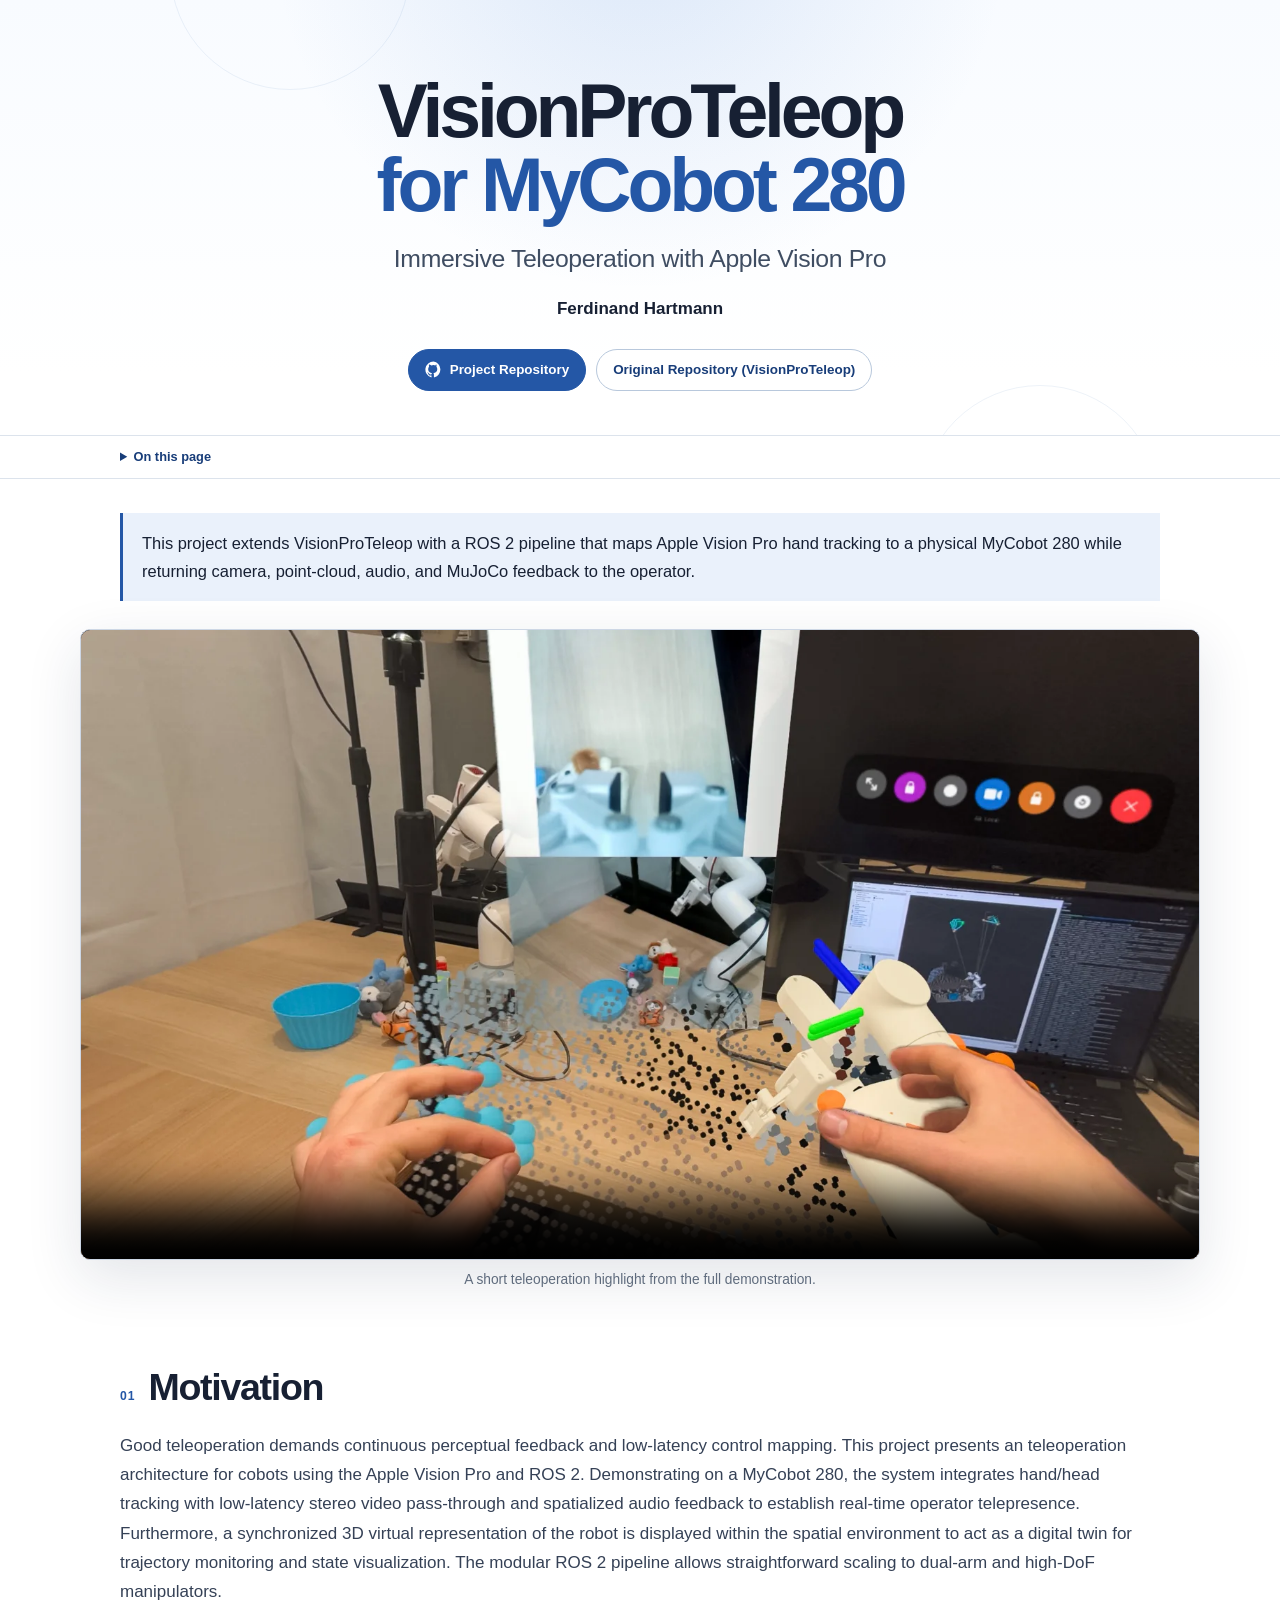
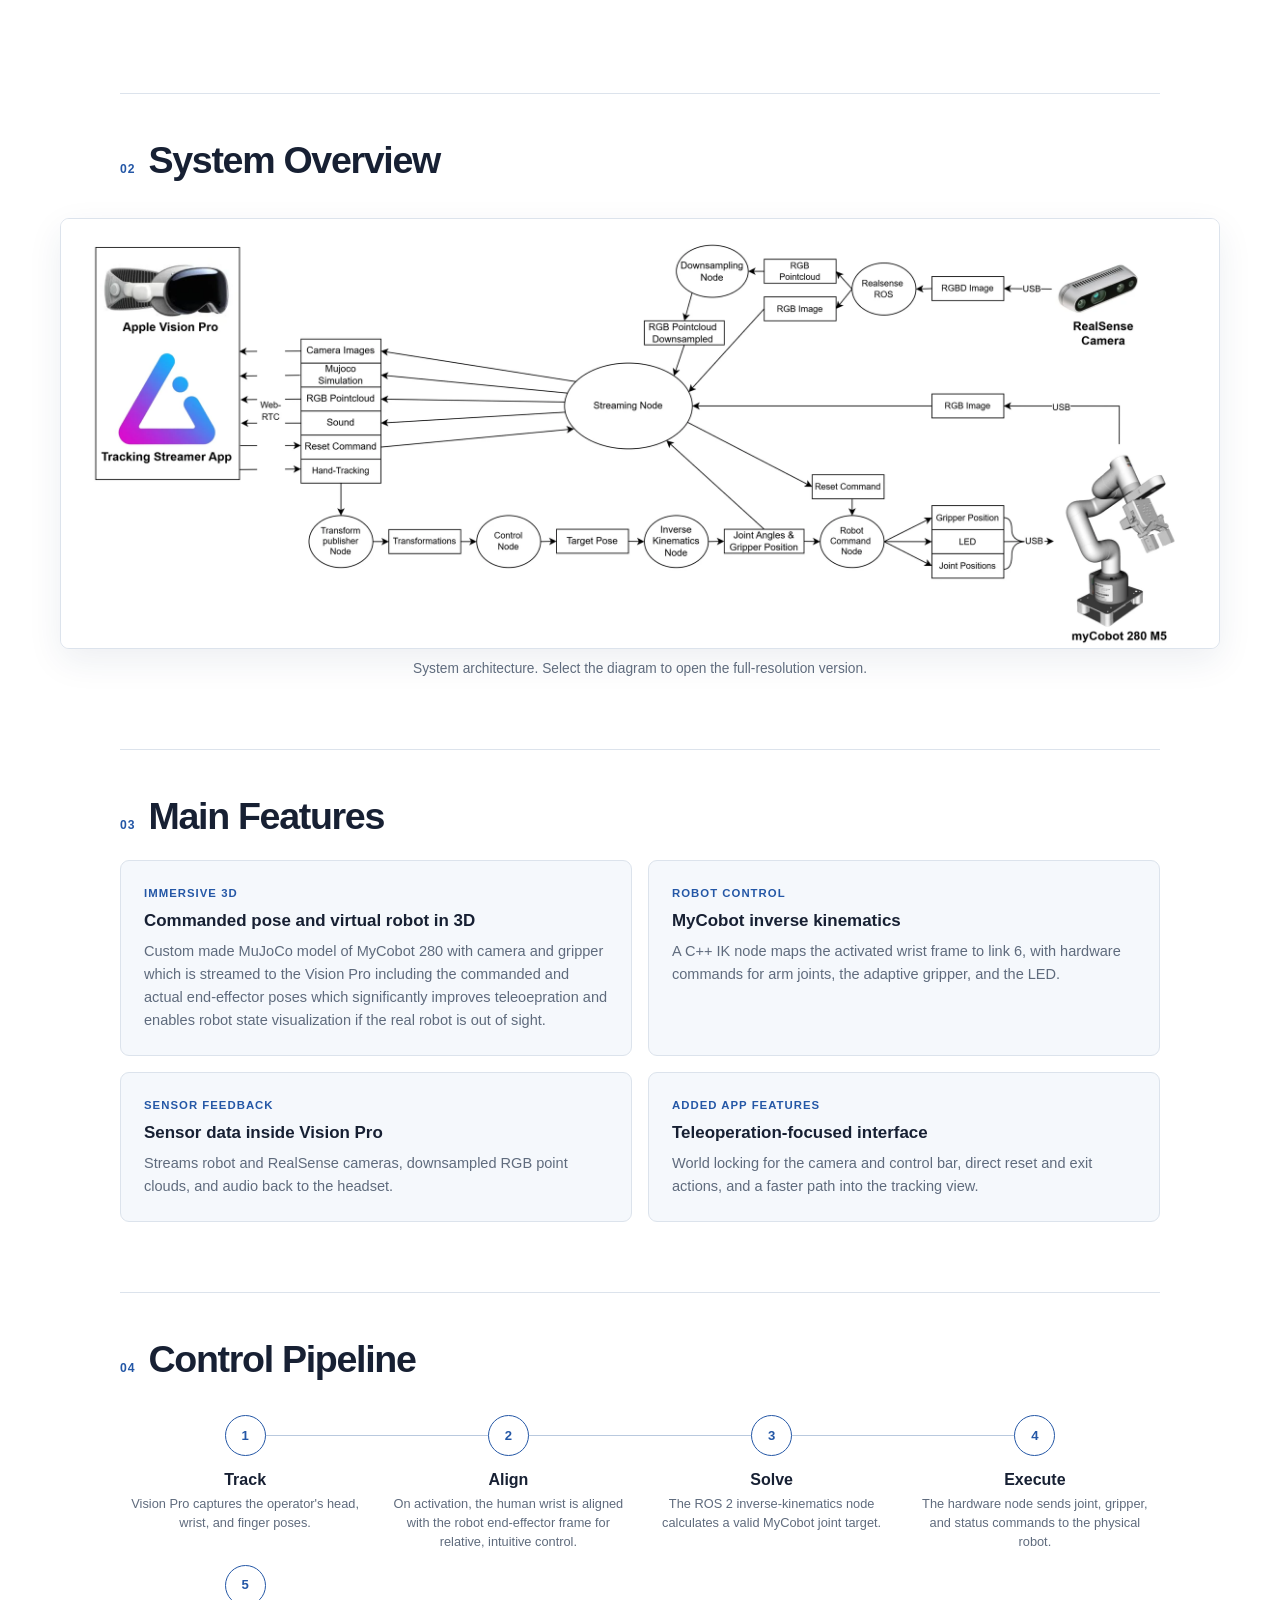
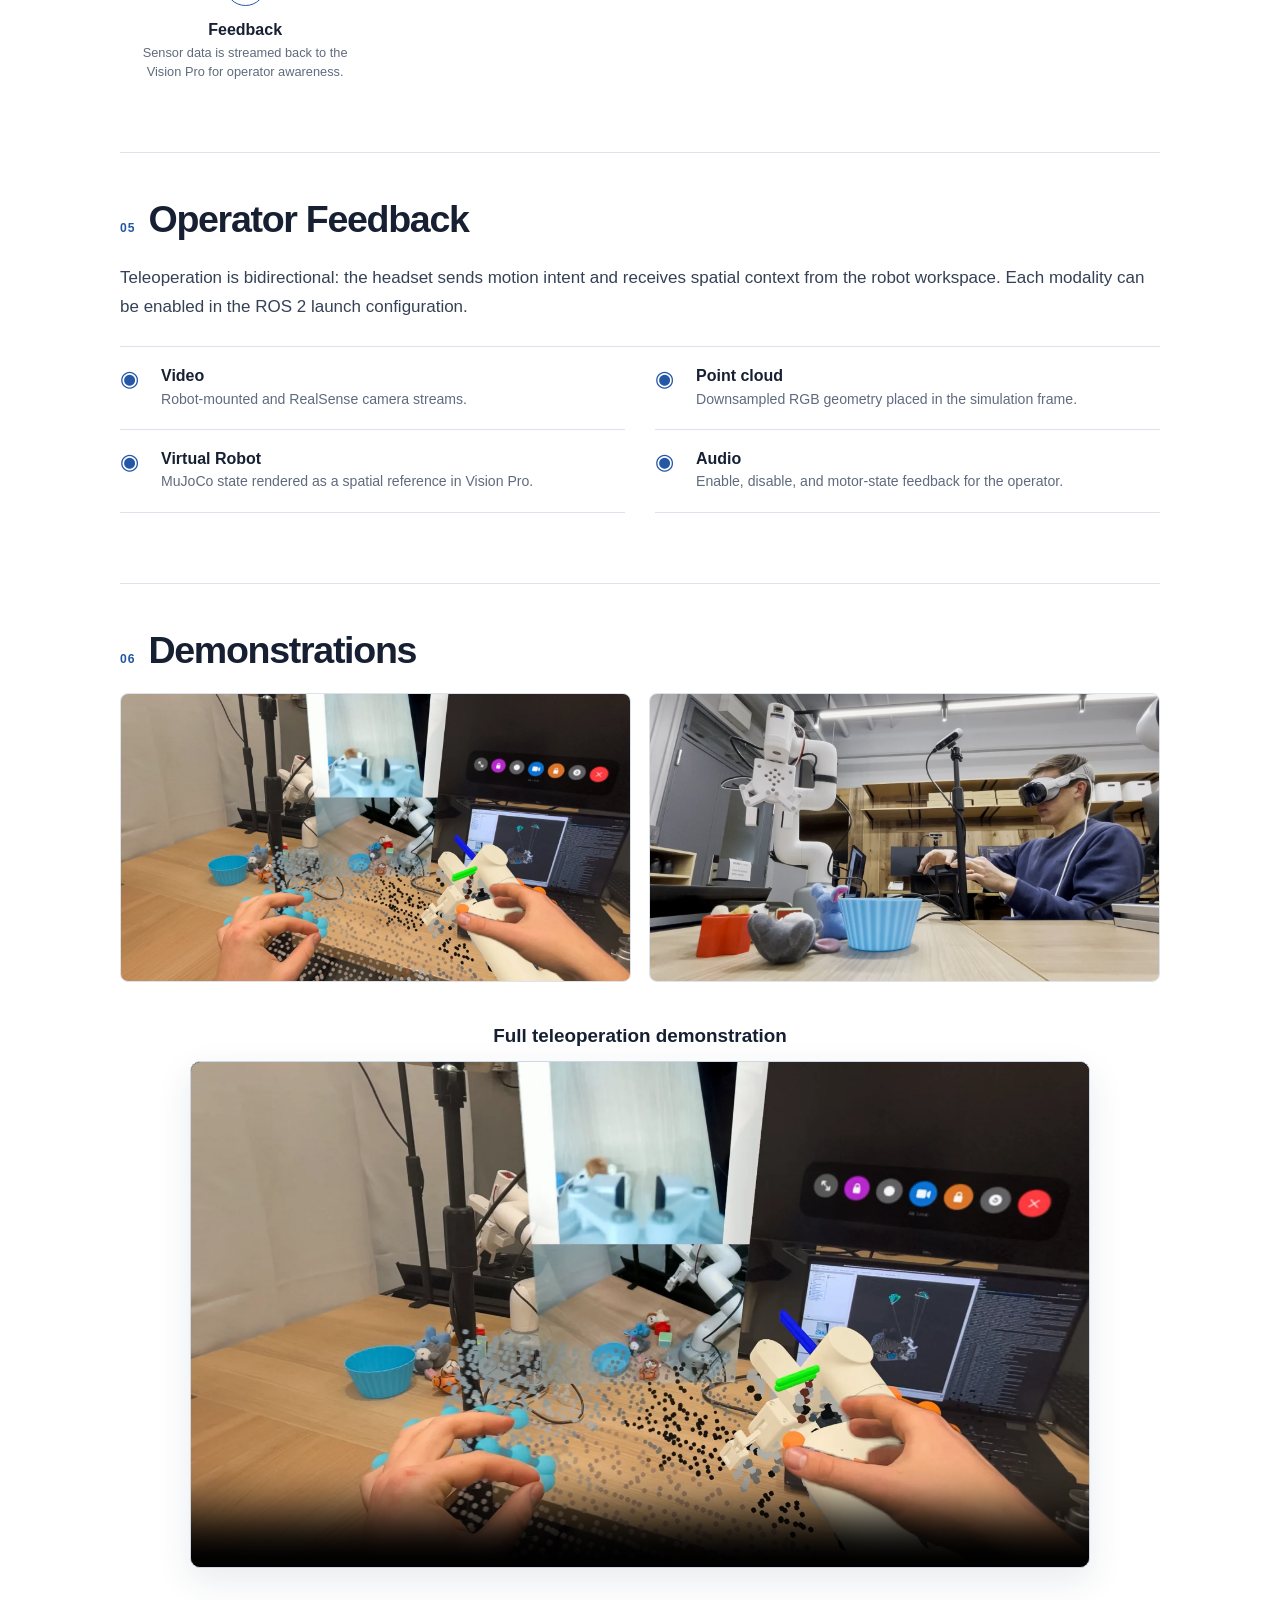
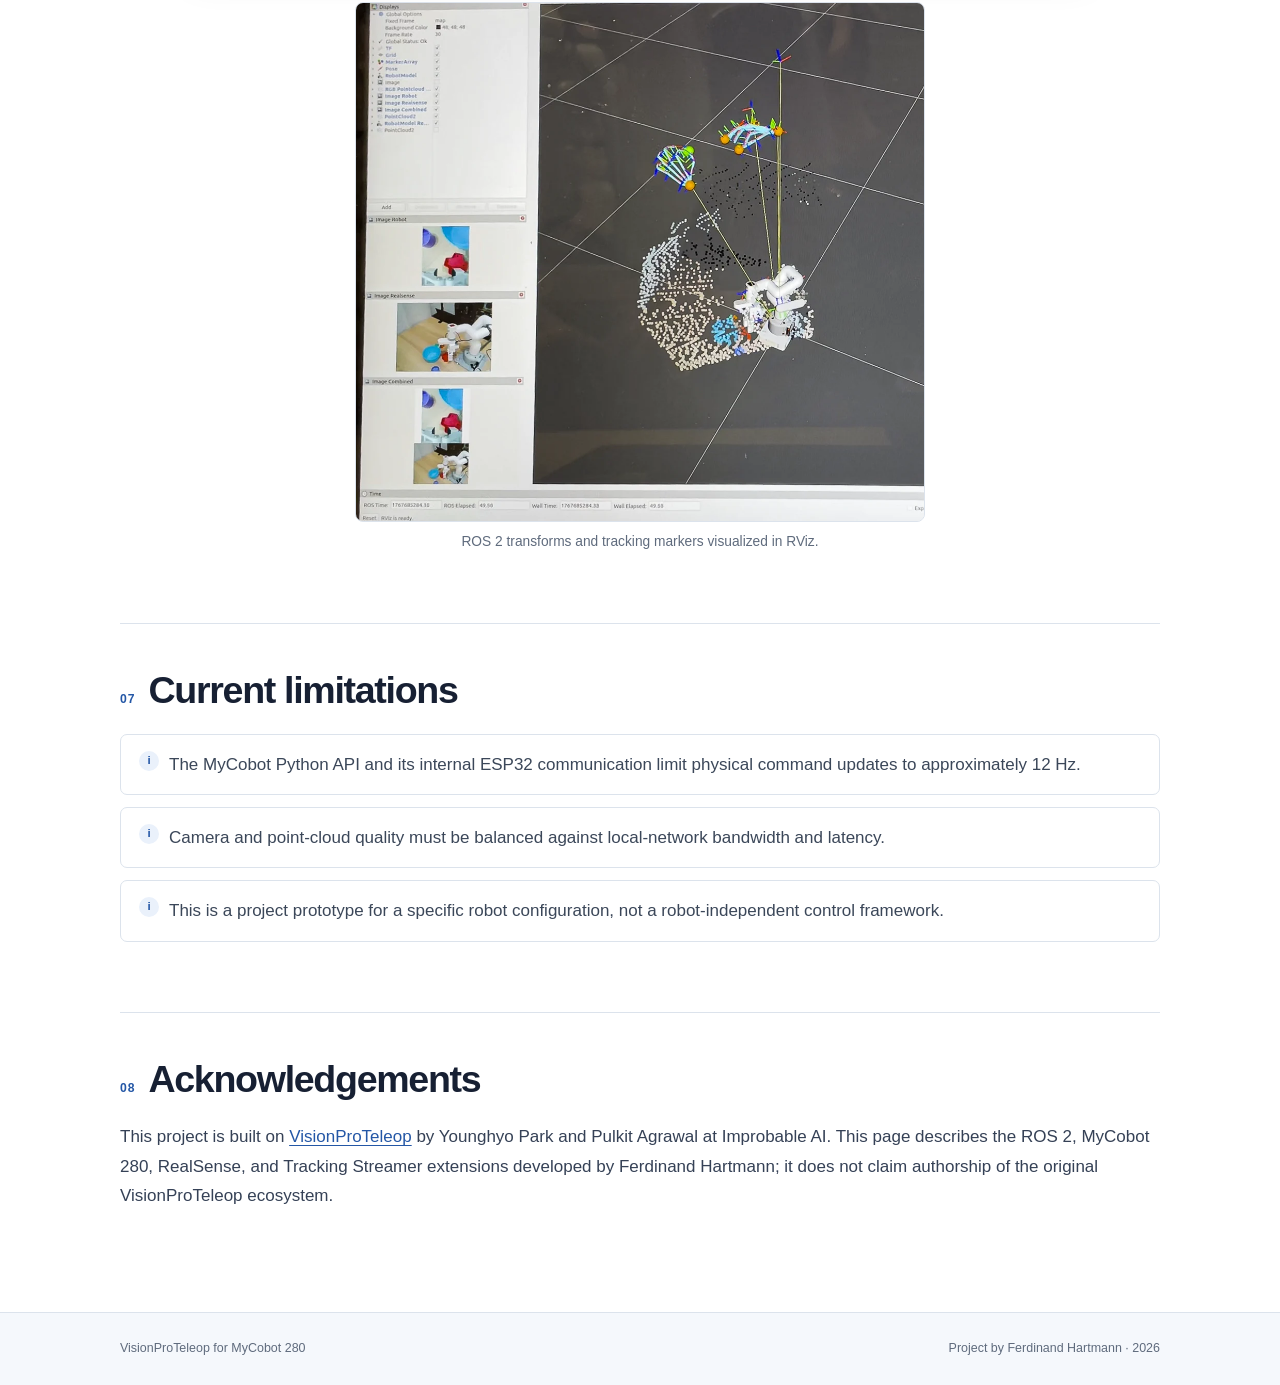
==== commit 7fb9b5f6: "update website and small renaming for franka packages" ====
--- a/website/index.html
+++ b/website/index.html
@@ -16,12 +16,11 @@
         <p class="toc-title">Contents</p>
         <nav>
             <a href="#motivation">Motivation</a>
-            <a href="#overview">System overview</a>
+            <a href="#overview">System Overview</a>
             <a href="#contributions">Contributions</a>
-            <a href="#pipeline">Control pipeline</a>
-            <a href="#feedback">Operator feedback</a>
+            <a href="#pipeline">Control Pipeline</a>
+            <a href="#feedback">Operator Feedback</a>
             <a href="#demonstrations">Demonstrations</a>
-            <a href="#implementation">Implementation</a>
             <a href="#limitations">Limitations</a>
             <a href="#acknowledgements">Acknowledgements</a>
         </nav>
@@ -29,17 +28,17 @@
 
     <header class="project-header">
         <div class="shell header-inner">
-            <p class="eyebrow">Robotics Project</p>
+            <!-- <p class="eyebrow">Robotics Project</p> -->
             <h1>VisionProTeleop<br><span>for MyCobot 280</span></h1>
-            <p class="subtitle">Immersive ROS 2 Teleoperation with Apple Vision Pro</p>
+            <p class="subtitle">Immersive Teleoperation with Apple Vision Pro</p>
             <p class="author">Ferdinand Hartmann</p>
 
             <nav class="project-links" aria-label="Project links">
                 <a class="pill pill-primary" href="https://github.com/ferdinandhartmann/visionProTeleop" target="_blank" rel="noopener noreferrer">
                     <svg aria-hidden="true" viewBox="0 0 24 24"><path d="M12 .7a11.5 11.5 0 0 0-3.6 22.4c.6.1.8-.2.8-.6v-2.2c-3.4.7-4.1-1.4-4.1-1.4-.5-1.4-1.3-1.8-1.3-1.8-1.1-.7.1-.7.1-.7 1.2.1 1.8 1.2 1.8 1.2 1.1 1.8 2.8 1.3 3.5 1 .1-.8.4-1.3.8-1.6-2.7-.3-5.5-1.3-5.5-5.7 0-1.3.5-2.3 1.2-3.1-.1-.3-.5-1.6.1-3.2 0 0 1-.3 3.2 1.2a11 11 0 0 1 5.8 0C15 4.7 16 5 16 5c.6 1.6.2 2.9.1 3.2.8.8 1.2 1.8 1.2 3.1 0 4.4-2.8 5.4-5.5 5.7.4.4.8 1.1.8 2.2v3.3c0 .4.2.7.8.6A11.5 11.5 0 0 0 12 .7Z"/></svg>
-                    Project code
+                    Project Repository
                 </a>
-                <a class="pill" href="https://github.com/Improbable-AI/VisionProTeleop" target="_blank" rel="noopener noreferrer">Original project</a>
+                <a class="pill" href="https://github.com/Improbable-AI/VisionProTeleop" target="_blank" rel="noopener noreferrer">Original Repository (VisionProTeleop)</a>
             </nav>
         </div>
     </header>
@@ -54,7 +53,6 @@
                 <a href="#pipeline">Control pipeline</a>
                 <a href="#feedback">Feedback</a>
                 <a href="#demonstrations">Demos</a>
-                <a href="#implementation">Implementation</a>
                 <a href="#limitations">Limitations</a>
             </div>
         </details>
@@ -63,7 +61,7 @@
     <main id="main-content" class="shell">
         <section class="tldr" aria-labelledby="tldr-title">
             <h2 id="tldr-title" class="visually-hidden">Project summary</h2>
-            <p><strong>TL;DR:</strong> This project extends VisionProTeleop with a ROS 2 pipeline that maps Apple Vision Pro hand tracking to a physical MyCobot 280 while returning camera, point-cloud, audio, and MuJoCo feedback to the operator.</p>
+            <p>This project extends VisionProTeleop with a ROS 2 pipeline that maps Apple Vision Pro hand tracking to a physical MyCobot 280 while returning camera, point-cloud, audio, and MuJoCo feedback to the operator.</p>
         </section>
 
         <figure class="hero-media">
@@ -81,19 +79,18 @@
                 <p class="section-number">01</p>
                 <h2>Motivation</h2>
             </div>
-            <p>Apple Vision Pro provides natural hand and head tracking, but using those signals with a physical robot requires more than a tracking stream. Robot control needs coordinate-frame alignment, inverse kinematics, hardware communication, safety-aware activation, and feedback that keeps the operator connected to the remote workspace.</p>
-            <p>This project closes that gap for the MyCobot 280. It connects the Vision Pro streaming ecosystem to ROS 2 and combines robot control, visualization, simulation, and sensor feedback in one teleoperation workflow.</p>
+            <p>Good teleoperation demands continuous perceptual feedback and low-latency control mapping. This project presents an teleoperation architecture for cobots using the Apple Vision Pro and ROS 2. Demonstrating on a MyCobot 280, the system integrates hand/head tracking with low-latency stereo video pass-through and spatialized audio feedback to establish real-time operator telepresence. Furthermore, a synchronized 3D virtual representation of the robot is displayed within the spatial environment to act as a digital twin for trajectory monitoring and state visualization. The modular ROS 2 pipeline allows straightforward scaling to dual-arm and high-DoF manipulators.</p>
         </section>
 
         <section id="overview" class="content-section">
             <div class="section-heading">
                 <p class="section-number">02</p>
-                <h2>System overview</h2>
-            </div>
-            <p>Hand poses move from the Vision Pro into a ROS 2 transform graph. A C++ inverse-kinematics node converts the operator's wrist target into joint commands, and a hardware node drives the MyCobot arm, adaptive gripper, and LED. In the opposite direction, robot and RealSense imagery, audio, an RGB point cloud, and MuJoCo state are streamed back into the headset.</p>
+                <h2>System Overview</h2>
+            </div>
+            <!-- <p>Hand poses move from the Vision Pro into a ROS 2 transform graph. A C++ inverse-kinematics node converts the operator's wrist target into joint commands, and a hardware node drives the MyCobot arm, adaptive gripper, and LED. In the opposite direction, robot and RealSense imagery, audio, an RGB point cloud, and MuJoCo state are streamed back into the headset.</p> -->
             <figure class="wide-figure">
                 <a href="./assets/system-architecture.webp" target="_blank" rel="noopener" aria-label="Open the full system architecture diagram">
-                    <img src="./assets/system-architecture.webp" width="2400" height="888" alt="Architecture diagram connecting Apple Vision Pro tracking through the streaming and ROS 2 layers to inverse kinematics, MyCobot control, RealSense sensing, and MuJoCo simulation." loading="lazy">
+                    <img src="./assets/system-architecture.webp" width="2000" height="888" alt="Architecture diagram connecting Apple Vision Pro tracking through the streaming and ROS 2 layers to inverse kinematics, MyCobot control, RealSense sensing, and MuJoCo simulation." loading="lazy">
                 </a>
                 <figcaption>System architecture. Select the diagram to open the full-resolution version.</figcaption>
             </figure>
@@ -102,13 +99,13 @@
         <section id="contributions" class="content-section">
             <div class="section-heading">
                 <p class="section-number">03</p>
-                <h2>Main contributions</h2>
+                <h2>Main Features</h2>
             </div>
             <div class="card-grid contributions-grid">
                 <article class="info-card">
-                    <p class="card-label">ROS 2 bridge</p>
-                    <h3>Tracked hands as robot targets</h3>
-                    <p>Publishes Vision Pro tracking as ROS 2 transforms and marker arrays so the operator motion can be inspected and consumed by control nodes.</p>
+                    <p class="card-label">Immersive 3D</p>
+                    <h3>Commanded pose and virtual robot in 3D</h3>
+                    <p>Custom made MuJoCo model of MyCobot 280 with camera and gripper which is streamed to the Vision Pro including the commanded and actual end-effector poses which significantly improves teleoepration and enables robot state visualization if the real robot is out of sight.</p>
                 </article>
                 <article class="info-card">
                     <p class="card-label">Robot control</p>
@@ -116,14 +113,14 @@
                     <p>A C++ IK node maps the activated wrist frame to link 6, with hardware commands for arm joints, the adaptive gripper, and the LED.</p>
                 </article>
                 <article class="info-card">
-                    <p class="card-label">Spatial feedback</p>
+                    <p class="card-label">Sensor feedback</p>
                     <h3>Sensor data inside Vision Pro</h3>
-                    <p>Streams robot and RealSense cameras, downsampled RGB point clouds, audio, and MuJoCo simulation state back to the headset.</p>
-                </article>
-                <article class="info-card">
-                    <p class="card-label">visionOS controls</p>
+                    <p>Streams robot and RealSense cameras, downsampled RGB point clouds, and audio     back to the headset.</p>
+                </article>
+                <article class="info-card">
+                    <p class="card-label">Added app features</p>
                     <h3>Teleoperation-focused interface</h3>
-                    <p>Adds world locking for the camera and control bar, direct reset and exit actions, and a faster path into the tracking view.</p>
+                    <p>World locking for the camera and control bar, direct reset and exit actions, and a faster path into the tracking view.</p>
                 </article>
             </div>
         </section>
@@ -131,7 +128,7 @@
         <section id="pipeline" class="content-section">
             <div class="section-heading">
                 <p class="section-number">04</p>
-                <h2>Control pipeline</h2>
+                <h2>Control Pipeline</h2>
             </div>
             <ol class="pipeline" aria-label="Teleoperation data flow">
                 <li>
@@ -150,20 +147,24 @@
                     <span class="step-index">4</span>
                     <div><h3>Execute</h3><p>The hardware node sends joint, gripper, and status commands to the physical robot.</p></div>
                 </li>
+                <li>
+                    <span class="step-index">5</span>
+                    <div><h3>Feedback</h3><p>Sensor data is streamed back to the Vision Pro for operator awareness.</p></div>
+                </li>
             </ol>
         </section>
 
         <section id="feedback" class="content-section">
             <div class="section-heading">
                 <p class="section-number">05</p>
-                <h2>Operator feedback</h2>
+                <h2>Operator Feedback</h2>
             </div>
             <p>Teleoperation is bidirectional: the headset sends motion intent and receives spatial context from the robot workspace. Each modality can be enabled in the ROS 2 launch configuration.</p>
             <div class="modality-list">
                 <article><span aria-hidden="true">◉</span><div><h3>Video</h3><p>Robot-mounted and RealSense camera streams.</p></div></article>
-                <article><span aria-hidden="true">◇</span><div><h3>Point cloud</h3><p>Downsampled RGB geometry placed in the simulation frame.</p></div></article>
-                <article><span aria-hidden="true">◌</span><div><h3>Simulation</h3><p>MuJoCo state rendered as a spatial reference in Vision Pro.</p></div></article>
-                <article><span aria-hidden="true">◖</span><div><h3>Audio</h3><p>Enable, disable, and motor-state feedback for the operator.</p></div></article>
+                <article><span aria-hidden="true">◉</span><div><h3>Point cloud</h3><p>Downsampled RGB geometry placed in the simulation frame.</p></div></article>
+                <article><span aria-hidden="true">◉</span><div><h3>Virtual Robot</h3><p>MuJoCo state rendered as a spatial reference in Vision Pro.</p></div></article>
+                <article><span aria-hidden="true">◉</span><div><h3>Audio</h3><p>Enable, disable, and motor-state feedback for the operator.</p></div></article>
             </div>
         </section>
 
@@ -175,11 +176,11 @@
             <div class="demo-grid">
                 <figure>
                     <img src="./assets/teleoperation-overview.webp" width="1600" height="900" alt="MyCobot 280 teleoperation setup with an operator wearing Apple Vision Pro." loading="lazy">
-                    <figcaption>Physical robot teleoperation setup.</figcaption>
+                    <!-- <figcaption>Physical robot teleoperation setup.</figcaption> -->
                 </figure>
                 <figure>
                     <img src="./assets/operator-view.webp" width="1600" height="900" alt="Operator view of the Vision Pro teleoperation interface and robot workspace." loading="lazy">
-                    <figcaption>Immersive operator feedback in Vision Pro.</figcaption>
+                    <!-- <figcaption>Immersive operator feedback in Vision Pro.</figcaption> -->
                 </figure>
             </div>
             <figure class="full-demo">
@@ -190,7 +191,7 @@
                         Your browser cannot play the full demonstration video.
                     </video>
                 </div>
-                <figcaption>The complete end-to-end MyCobot 280 teleoperation demonstration.</figcaption>
+                <!-- <figcaption>The complete end-to-end MyCobot 280 teleoperation demonstration.</figcaption> -->
             </figure>
             <figure class="rviz-figure">
                 <img src="./assets/rviz-visualization.webp" width="1100" height="1004" alt="RViz visualization showing the MyCobot robot model, tracked hand frames, and ROS 2 markers." loading="lazy">
@@ -198,28 +199,13 @@
             </figure>
         </section>
 
-        <section id="implementation" class="content-section">
+        <section id="limitations" class="content-section">
             <div class="section-heading">
                 <p class="section-number">07</p>
-                <h2>Implementation</h2>
-            </div>
-            <dl class="tech-list">
-                <div><dt>Headset</dt><dd>Apple Vision Pro · visionOS · Swift · RealityKit</dd></div>
-                <div><dt>Middleware</dt><dd>ROS 2 · TF · MarkerArray · configurable launch system</dd></div>
-                <div><dt>Control</dt><dd>C++ inverse kinematics · Python MyCobot hardware interface</dd></div>
-                <div><dt>Robot</dt><dd>MyCobot 280 M5 · adaptive gripper · mounted camera</dd></div>
-                <div><dt>Feedback</dt><dd>Intel RealSense · RGB point cloud · MuJoCo · audio and video streaming</dd></div>
-            </dl>
-        </section>
-
-        <section id="limitations" class="content-section">
-            <div class="section-heading">
-                <p class="section-number">08</p>
                 <h2>Current limitations</h2>
             </div>
             <ul class="limitations-list">
                 <li>The MyCobot Python API and its internal ESP32 communication limit physical command updates to approximately 12 Hz.</li>
-                <li>Reliable control depends on correct robot, camera, and Vision Pro frame calibration before teleoperation.</li>
                 <li>Camera and point-cloud quality must be balanced against local-network bandwidth and latency.</li>
                 <li>This is a project prototype for a specific robot configuration, not a robot-independent control framework.</li>
             </ul>
@@ -227,7 +213,7 @@
 
         <section id="acknowledgements" class="content-section acknowledgement">
             <div class="section-heading">
-                <p class="section-number">09</p>
+                <p class="section-number">08</p>
                 <h2>Acknowledgements</h2>
             </div>
             <p>This project is built on <a href="https://github.com/Improbable-AI/VisionProTeleop" target="_blank" rel="noopener noreferrer">VisionProTeleop</a> by Younghyo Park and Pulkit Agrawal at Improbable AI. This page describes the ROS 2, MyCobot 280, RealSense, and Tracking Streamer extensions developed by Ferdinand Hartmann; it does not claim authorship of the original VisionProTeleop ecosystem.</p>
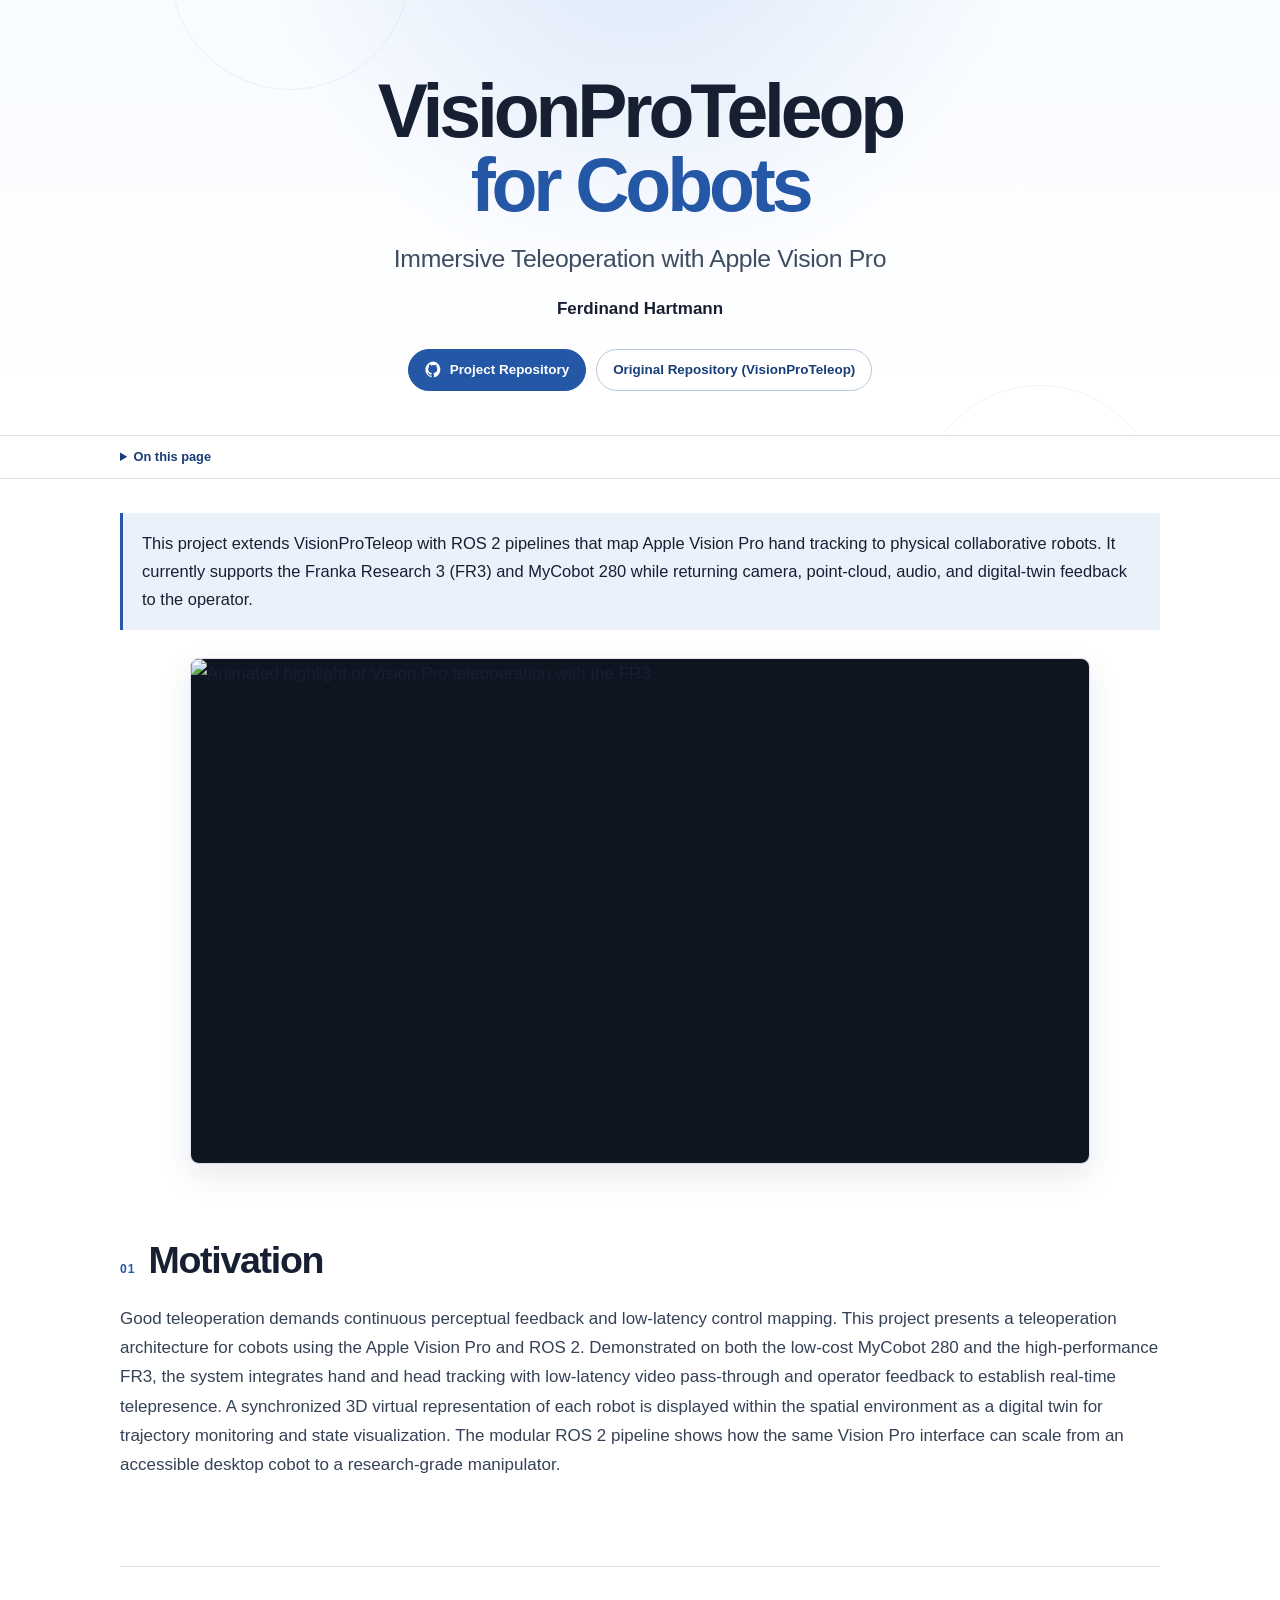
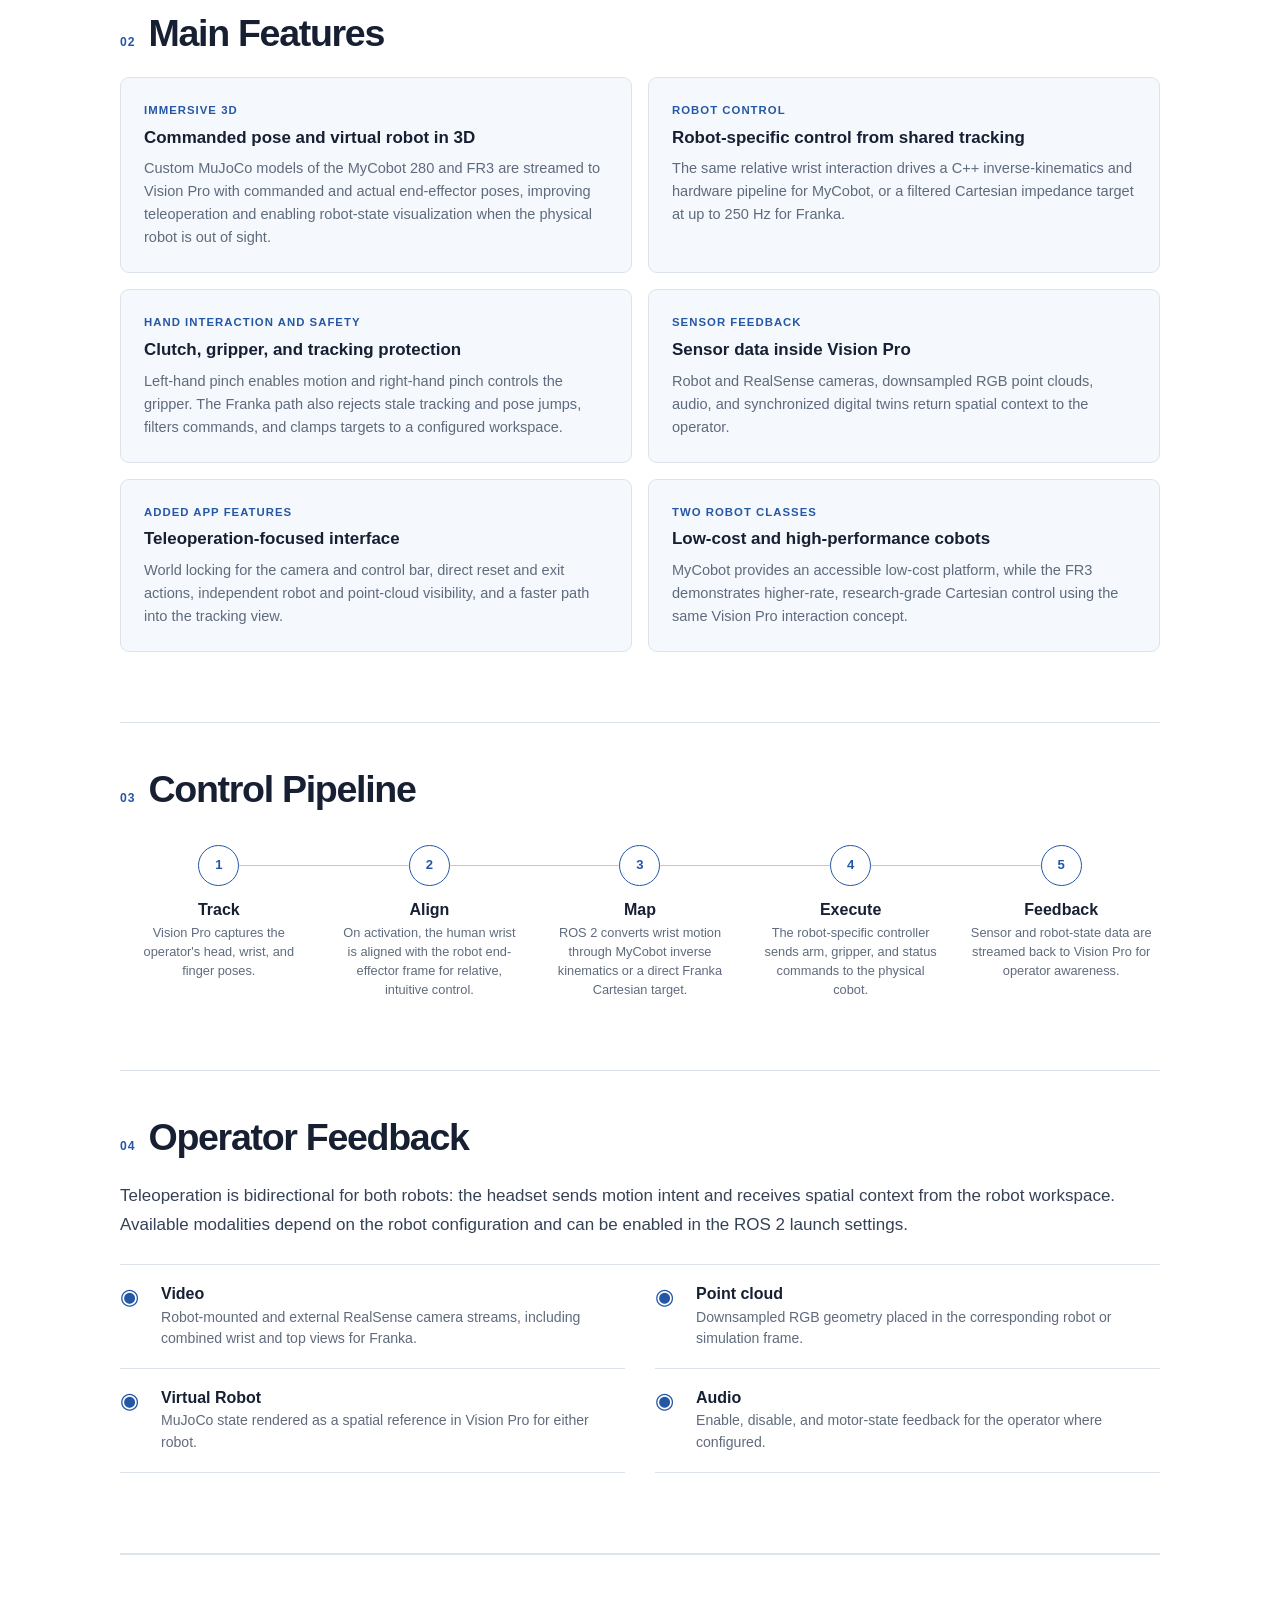
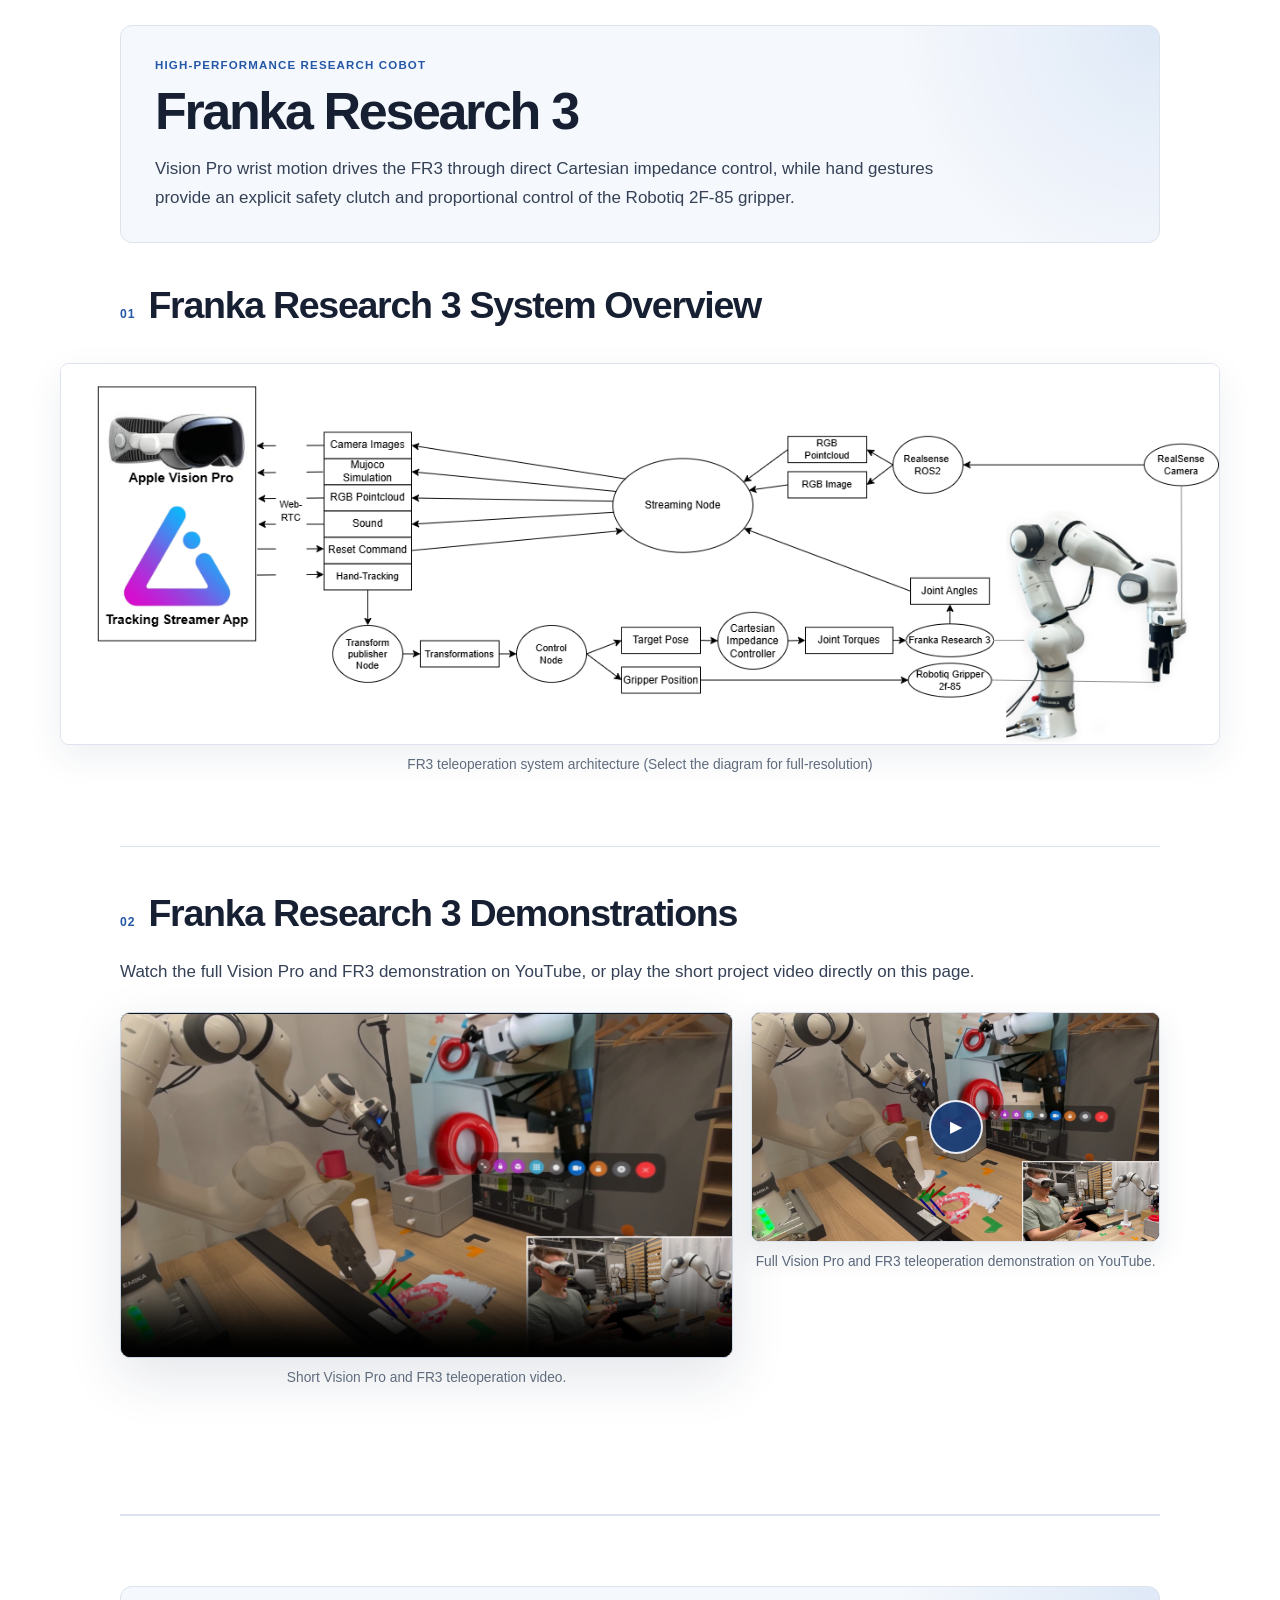
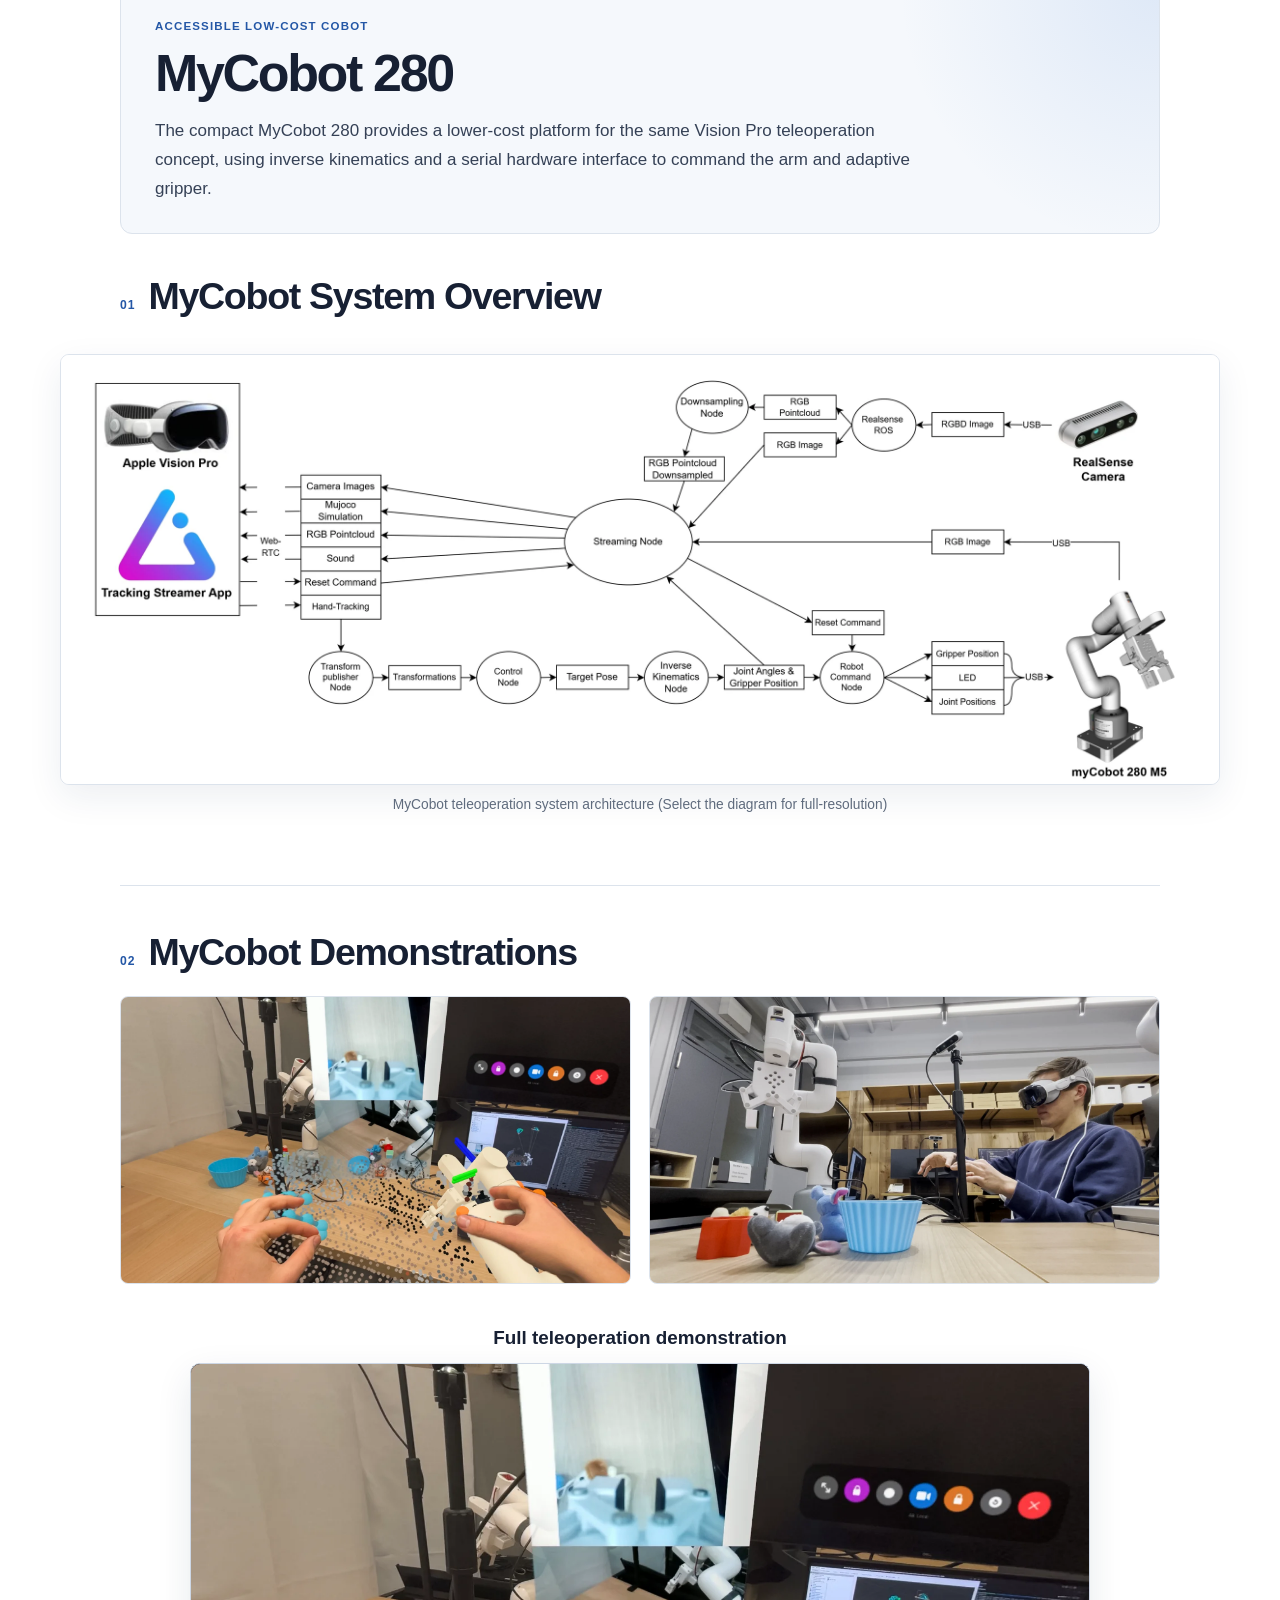
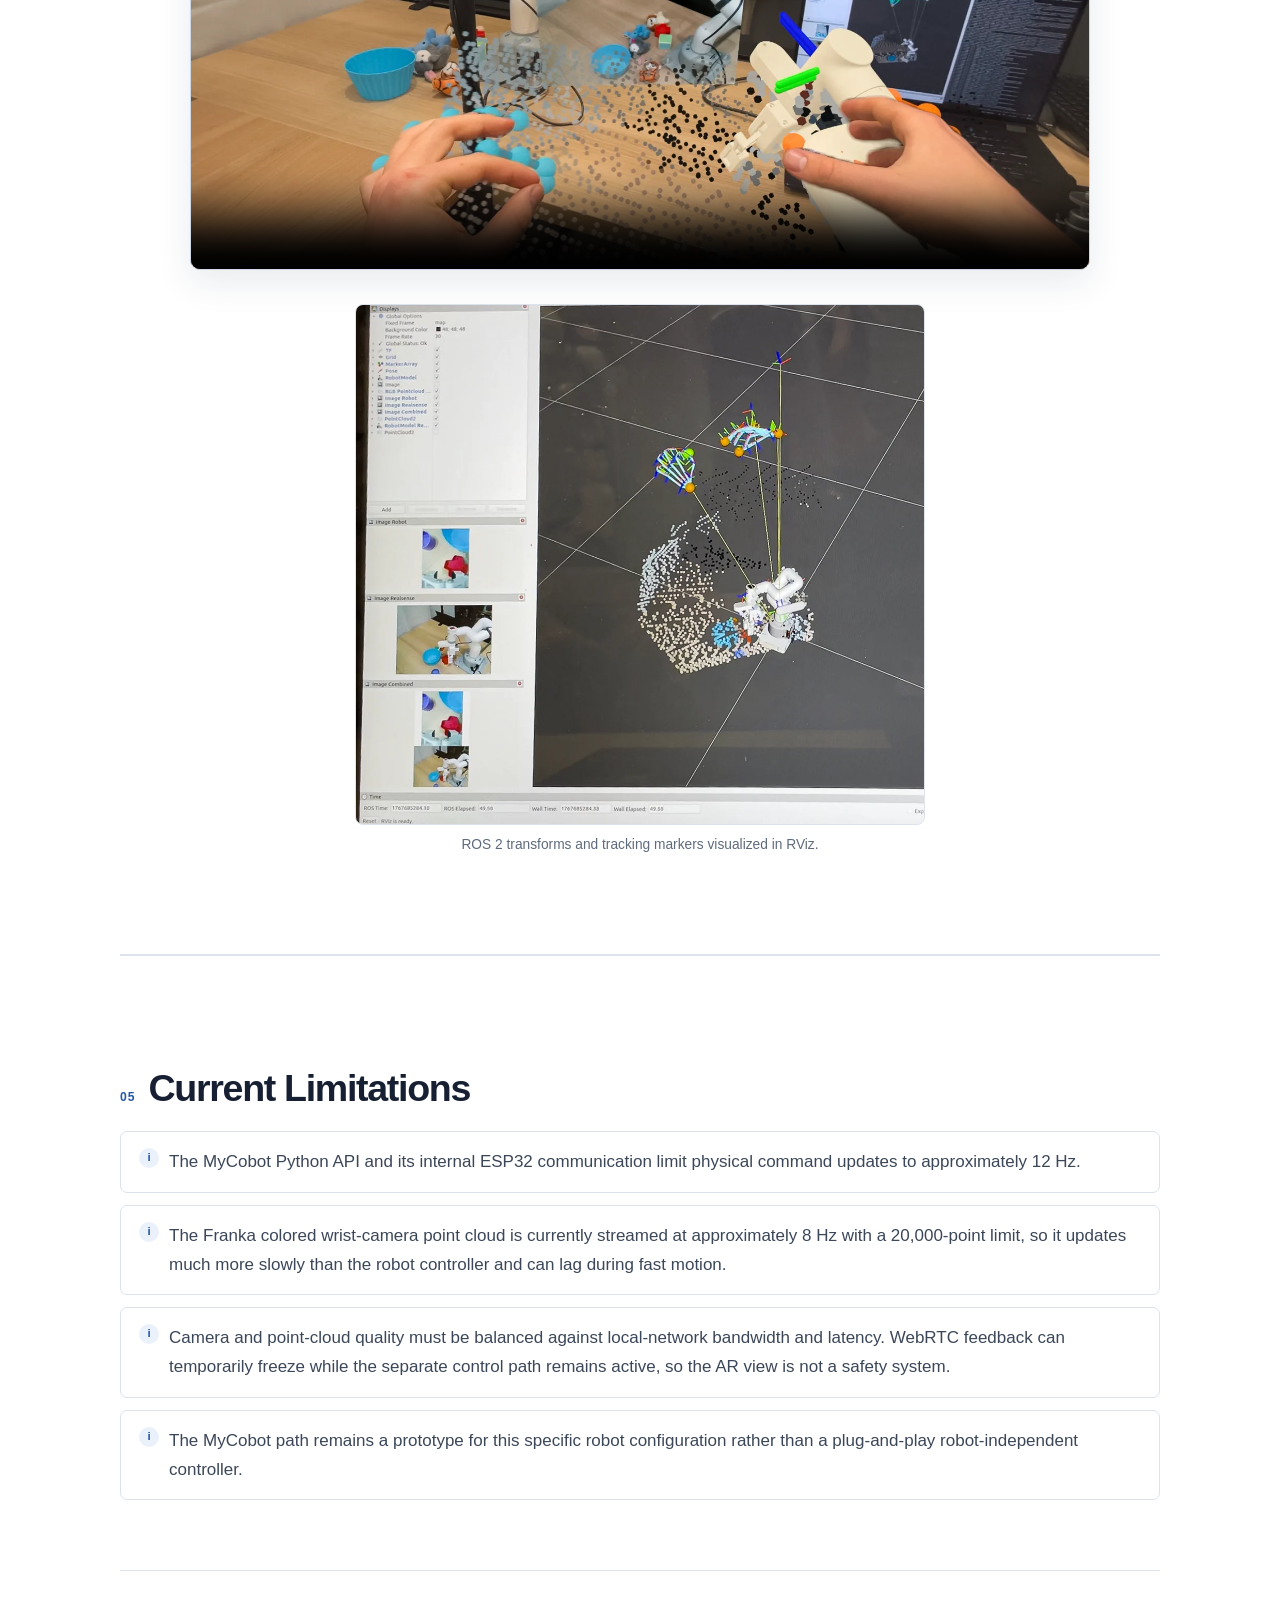
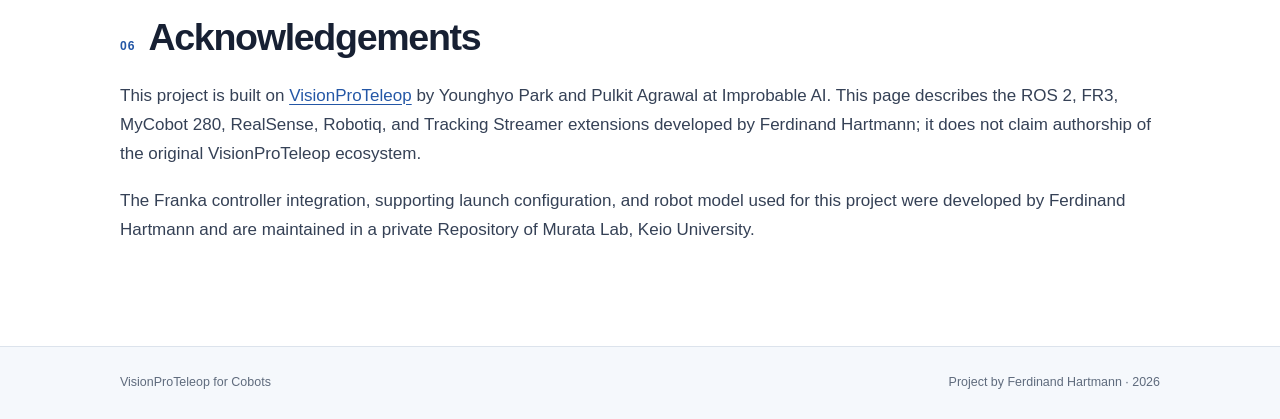
==== commit ffabff68: "update website with franka videos and images and sections" ====
--- a/website/index.html
+++ b/website/index.html
@@ -3,9 +3,9 @@
 <head>
     <meta charset="utf-8">
     <meta name="viewport" content="width=device-width, initial-scale=1">
-    <meta name="description" content="A ROS 2 extension of VisionProTeleop for immersive MyCobot 280 control, visual feedback, and simulation with Apple Vision Pro.">
+    <meta name="description" content="A ROS 2 extension of VisionProTeleop for immersive Franka Research 3 and MyCobot 280 control, visual feedback, and simulation with Apple Vision Pro.">
     <meta name="theme-color" content="#ffffff">
-    <title>VisionProTeleop for MyCobot 280</title>
+    <title>VisionProTeleop for Collaborative Robots</title>
     <link rel="stylesheet" href="./styles.css">
     <script src="./script.js" defer></script>
 </head>
@@ -16,12 +16,16 @@
         <p class="toc-title">Contents</p>
         <nav>
             <a href="#motivation">Motivation</a>
-            <a href="#overview">System Overview</a>
-            <a href="#contributions">Contributions</a>
+            <a href="#contributions">Main Features</a>
             <a href="#pipeline">Control Pipeline</a>
             <a href="#feedback">Operator Feedback</a>
-            <a href="#demonstrations">Demonstrations</a>
-            <a href="#limitations">Limitations</a>
+            <a href="#franka">Franka Research 3</a>
+            <a href="#franka-overview">Franka Research 3 Overview</a>
+            <a href="#franka-demonstrations">Franka Research 3 Media</a>
+            <a href="#mycobot">MyCobot 280</a>
+            <a href="#overview">MyCobot Overview</a>
+            <a href="#demonstrations">MyCobot Media</a>
+            <a href="#limitations">Current Limitations</a>
             <a href="#acknowledgements">Acknowledgements</a>
         </nav>
     </aside>
@@ -29,7 +33,7 @@
     <header class="project-header">
         <div class="shell header-inner">
             <!-- <p class="eyebrow">Robotics Project</p> -->
-            <h1>VisionProTeleop<br><span>for MyCobot 280</span></h1>
+            <h1>VisionProTeleop<br><span>for Cobots</span></h1>
             <p class="subtitle">Immersive Teleoperation with Apple Vision Pro</p>
             <p class="author">Ferdinand Hartmann</p>
 
@@ -48,12 +52,17 @@
             <summary>On this page</summary>
             <div class="mobile-toc-links">
                 <a href="#motivation">Motivation</a>
-                <a href="#overview">Overview</a>
-                <a href="#contributions">Contributions</a>
+                <a href="#contributions">Main features</a>
                 <a href="#pipeline">Control pipeline</a>
-                <a href="#feedback">Feedback</a>
-                <a href="#demonstrations">Demos</a>
-                <a href="#limitations">Limitations</a>
+                <a href="#feedback">Operator feedback</a>
+                <a href="#franka">Franka Research 3</a>
+                <a href="#franka-overview">Franka Research 3 overview</a>
+                <a href="#franka-demonstrations">Franka Research 3 media</a>
+                <a href="#mycobot">MyCobot 280</a>
+                <a href="#overview">MyCobot overview</a>
+                <a href="#demonstrations">MyCobot media</a>
+                <a href="#limitations">Current limitations</a>
+                <a href="#acknowledgements">Acknowledgements</a>
             </div>
         </details>
     </nav>
@@ -61,17 +70,11 @@
     <main id="main-content" class="shell">
         <section class="tldr" aria-labelledby="tldr-title">
             <h2 id="tldr-title" class="visually-hidden">Project summary</h2>
-            <p>This project extends VisionProTeleop with a ROS 2 pipeline that maps Apple Vision Pro hand tracking to a physical MyCobot 280 while returning camera, point-cloud, audio, and MuJoCo feedback to the operator.</p>
-        </section>
-
-        <figure class="hero-media">
-            <div class="video-frame">
-                <video id="project-highlight" controls autoplay muted loop playsinline preload="metadata" poster="./assets/teleoperation-overview.webp">
-                    <source src="./assets/teleoperation-highlight.mp4" type="video/mp4">
-                    Your browser cannot play the demonstration video. You can still view the project images below.
-                </video>
-            </div>
-            <figcaption>A short teleoperation highlight from the full demonstration.</figcaption>
+            <p>This project extends VisionProTeleop with ROS 2 pipelines that map Apple Vision Pro hand tracking to physical collaborative robots. It currently supports the Franka Research 3 (FR3) and MyCobot 280 while returning camera, point-cloud, audio, and digital-twin feedback to the operator.</p>
+        </section>
+
+        <figure id="franka-gif-demo" class="hero-media hero-gif-media">
+            <img class="demo-gif" src="./assets/franka-teleoperation.gif" width="640" height="360" alt="Animated highlight of Vision Pro teleoperation with the FR3">
         </figure>
 
         <section id="motivation" class="content-section">
@@ -79,99 +82,164 @@
                 <p class="section-number">01</p>
                 <h2>Motivation</h2>
             </div>
-            <p>Good teleoperation demands continuous perceptual feedback and low-latency control mapping. This project presents an teleoperation architecture for cobots using the Apple Vision Pro and ROS 2. Demonstrating on a MyCobot 280, the system integrates hand/head tracking with low-latency stereo video pass-through and spatialized audio feedback to establish real-time operator telepresence. Furthermore, a synchronized 3D virtual representation of the robot is displayed within the spatial environment to act as a digital twin for trajectory monitoring and state visualization. The modular ROS 2 pipeline allows straightforward scaling to dual-arm and high-DoF manipulators.</p>
-        </section>
+            <p>Good teleoperation demands continuous perceptual feedback and low-latency control mapping. This project presents a teleoperation architecture for cobots using the Apple Vision Pro and ROS 2. Demonstrated on both the low-cost MyCobot 280 and the high-performance FR3, the system integrates hand and head tracking with low-latency video pass-through and operator feedback to establish real-time telepresence. A synchronized 3D virtual representation of each robot is displayed within the spatial environment as a digital twin for trajectory monitoring and state visualization. The modular ROS 2 pipeline shows how the same Vision Pro interface can scale from an accessible desktop cobot to a research-grade manipulator.</p>
+        </section>
+
+        <section id="contributions" class="content-section">
+            <div class="section-heading">
+                <p class="section-number">02</p>
+                <h2>Main Features</h2>
+            </div>
+            <div class="card-grid contributions-grid">
+                <article class="info-card">
+                    <p class="card-label">Immersive 3D</p>
+                    <h3>Commanded pose and virtual robot in 3D</h3>
+                    <p>Custom MuJoCo models of the MyCobot 280 and FR3 are streamed to Vision Pro with commanded and actual end-effector poses, improving teleoperation and enabling robot-state visualization when the physical robot is out of sight.</p>
+                </article>
+                <article class="info-card">
+                    <p class="card-label">Robot control</p>
+                    <h3>Robot-specific control from shared tracking</h3>
+                    <p>The same relative wrist interaction drives a C++ inverse-kinematics and hardware pipeline for MyCobot, or a filtered Cartesian impedance target at up to 250 Hz for Franka.</p>
+                </article>
+                <article class="info-card">
+                    <p class="card-label">Hand interaction and safety</p>
+                    <h3>Clutch, gripper, and tracking protection</h3>
+                    <p>Left-hand pinch enables motion and right-hand pinch controls the gripper. The Franka path also rejects stale tracking and pose jumps, filters commands, and clamps targets to a configured workspace.</p>
+                </article>
+                <article class="info-card">
+                    <p class="card-label">Sensor feedback</p>
+                    <h3>Sensor data inside Vision Pro</h3>
+                    <p>Robot and RealSense cameras, downsampled RGB point clouds, audio, and synchronized digital twins return spatial context to the operator.</p>
+                </article>
+                <article class="info-card">
+                    <p class="card-label">Added app features</p>
+                    <h3>Teleoperation-focused interface</h3>
+                    <p>World locking for the camera and control bar, direct reset and exit actions, independent robot and point-cloud visibility, and a faster path into the tracking view.</p>
+                </article>
+                <article class="info-card">
+                    <p class="card-label">Two robot classes</p>
+                    <h3>Low-cost and high-performance cobots</h3>
+                    <p>MyCobot provides an accessible low-cost platform, while the FR3 demonstrates higher-rate, research-grade Cartesian control using the same Vision Pro interaction concept.</p>
+                </article>
+            </div>
+        </section>
+
+        <section id="pipeline" class="content-section">
+            <div class="section-heading">
+                <p class="section-number">03</p>
+                <h2>Control Pipeline</h2>
+            </div>
+            <ol class="pipeline" aria-label="Teleoperation data flow">
+                <li>
+                    <span class="step-index">1</span>
+                    <div><h3>Track</h3><p>Vision Pro captures the operator's head, wrist, and finger poses.</p></div>
+                </li>
+                <li>
+                    <span class="step-index">2</span>
+                    <div><h3>Align</h3><p>On activation, the human wrist is aligned with the robot end-effector frame for relative, intuitive control.</p></div>
+                </li>
+                <li>
+                    <span class="step-index">3</span>
+                    <div><h3>Map</h3><p>ROS 2 converts wrist motion through MyCobot inverse kinematics or a direct Franka Cartesian target.</p></div>
+                </li>
+                <li>
+                    <span class="step-index">4</span>
+                    <div><h3>Execute</h3><p>The robot-specific controller sends arm, gripper, and status commands to the physical cobot.</p></div>
+                </li>
+                <li>
+                    <span class="step-index">5</span>
+                    <div><h3>Feedback</h3><p>Sensor and robot-state data are streamed back to Vision Pro for operator awareness.</p></div>
+                </li>
+            </ol>
+        </section>
+
+        <section id="feedback" class="content-section">
+            <div class="section-heading">
+                <p class="section-number">04</p>
+                <h2>Operator Feedback</h2>
+            </div>
+            <p>Teleoperation is bidirectional for both robots: the headset sends motion intent and receives spatial context from the robot workspace. Available modalities depend on the robot configuration and can be enabled in the ROS 2 launch settings.</p>
+            <div class="modality-list">
+                <article><span aria-hidden="true">◉</span><div><h3>Video</h3><p>Robot-mounted and external RealSense camera streams, including combined wrist and top views for Franka.</p></div></article>
+                <article><span aria-hidden="true">◉</span><div><h3>Point cloud</h3><p>Downsampled RGB geometry placed in the corresponding robot or simulation frame.</p></div></article>
+                <article><span aria-hidden="true">◉</span><div><h3>Virtual Robot</h3><p>MuJoCo state rendered as a spatial reference in Vision Pro for either robot.</p></div></article>
+                <article><span aria-hidden="true">◉</span><div><h3>Audio</h3><p>Enable, disable, and motor-state feedback for the operator where configured.</p></div></article>
+            </div>
+        </section>
+
+        <section id="franka" class="robot-section" aria-labelledby="franka-title">
+            <div class="robot-heading">
+                <p class="robot-kicker">High-performance research cobot</p>
+                <h2 id="franka-title">Franka Research 3</h2>
+                <p>Vision Pro wrist motion drives the FR3 through direct Cartesian impedance control, while hand gestures provide an explicit safety clutch and proportional control of the Robotiq 2F-85 gripper.</p>
+            </div>
+
+            <section id="franka-overview" class="content-section" aria-labelledby="franka-overview-title">
+                <div class="section-heading">
+                    <p class="section-number">01</p>
+                    <h2 id="franka-overview-title">Franka Research 3 System Overview</h2>
+                </div>
+                <figure class="wide-figure">
+                    <a href="./assets/visionpro_teleop_diagram_franka.drawio.png" target="_blank" rel="noopener" aria-label="Open the full Franka teleoperation architecture diagram">
+                        <img src="./assets/visionpro_teleop_diagram_franka.drawio.png" width="1323" height="434" alt="Architecture diagram showing Apple Vision Pro tracking, streaming, ROS 2 transforms, Cartesian impedance control, Robotiq gripper control, RealSense sensing, and the FR3" loading="lazy">
+                    </a>
+                    <figcaption>FR3 teleoperation system architecture (Select the diagram for full-resolution)</figcaption>
+                </figure>
+            </section>
+
+            <section id="franka-demonstrations" class="content-section" aria-labelledby="franka-demonstrations-title">
+                <div class="section-heading">
+                    <p class="section-number">02</p>
+                    <h2 id="franka-demonstrations-title">Franka Research 3 Demonstrations</h2>
+                </div>
+                <p>Watch the full Vision Pro and FR3 demonstration on YouTube, or play the short project video directly on this page.</p>
+                <div class="franka-media-grid">
+                    <figure id="franka-video-demo" class="media-placeholder-card">
+                        <div class="video-frame">
+                            <video controls playsinline preload="metadata" poster="./assets/franka_visionpro_teleop_thumbnail.png">
+                                <source src="./assets/visionpro_teleop_franka_short_small_2.mp4" type="video/mp4">
+                                Your browser cannot play the short Franka teleoperation video.
+                            </video>
+                        </div>
+                        <figcaption>Short Vision Pro and FR3 teleoperation video.</figcaption>
+                    </figure>
+                    <figure id="franka-youtube-demo" class="media-placeholder-card youtube-demo-card">
+                        <a class="video-thumbnail" href="https://youtu.be/KGlUDBX8Occ" target="_blank" rel="noopener noreferrer" aria-label="Watch the Vision Pro and FR3 teleoperation demonstration on YouTube">
+                            <img src="./assets/franka_visionpro_teleop_thumbnail.png" width="1254" height="702" alt="Vision Pro operator teleoperating an FR3 with camera, point-cloud, and robot-state feedback">
+                            <span class="thumbnail-play" aria-hidden="true">▶</span>
+                        </a>
+                        <figcaption>Full Vision Pro and FR3 teleoperation demonstration on YouTube.</figcaption>
+                    </figure>
+                </div>
+            </section>
+
+        </section>
+
+        <section id="mycobot" class="robot-section" aria-labelledby="mycobot-title">
+            <div class="robot-heading">
+                <p class="robot-kicker">Accessible low-cost cobot</p>
+                <h2 id="mycobot-title">MyCobot 280</h2>
+                <p>The compact MyCobot 280 provides a lower-cost platform for the same Vision Pro teleoperation concept, using inverse kinematics and a serial hardware interface to command the arm and adaptive gripper.</p>
+            </div>
 
         <section id="overview" class="content-section">
             <div class="section-heading">
-                <p class="section-number">02</p>
-                <h2>System Overview</h2>
+                <p class="section-number">01</p>
+                <h2>MyCobot System Overview</h2>
             </div>
             <!-- <p>Hand poses move from the Vision Pro into a ROS 2 transform graph. A C++ inverse-kinematics node converts the operator's wrist target into joint commands, and a hardware node drives the MyCobot arm, adaptive gripper, and LED. In the opposite direction, robot and RealSense imagery, audio, an RGB point cloud, and MuJoCo state are streamed back into the headset.</p> -->
             <figure class="wide-figure">
                 <a href="./assets/system-architecture.webp" target="_blank" rel="noopener" aria-label="Open the full system architecture diagram">
                     <img src="./assets/system-architecture.webp" width="2000" height="888" alt="Architecture diagram connecting Apple Vision Pro tracking through the streaming and ROS 2 layers to inverse kinematics, MyCobot control, RealSense sensing, and MuJoCo simulation." loading="lazy">
                 </a>
-                <figcaption>System architecture. Select the diagram to open the full-resolution version.</figcaption>
+                <figcaption>MyCobot teleoperation system architecture (Select the diagram for full-resolution)</figcaption>
             </figure>
         </section>
 
-        <section id="contributions" class="content-section">
-            <div class="section-heading">
-                <p class="section-number">03</p>
-                <h2>Main Features</h2>
-            </div>
-            <div class="card-grid contributions-grid">
-                <article class="info-card">
-                    <p class="card-label">Immersive 3D</p>
-                    <h3>Commanded pose and virtual robot in 3D</h3>
-                    <p>Custom made MuJoCo model of MyCobot 280 with camera and gripper which is streamed to the Vision Pro including the commanded and actual end-effector poses which significantly improves teleoepration and enables robot state visualization if the real robot is out of sight.</p>
-                </article>
-                <article class="info-card">
-                    <p class="card-label">Robot control</p>
-                    <h3>MyCobot inverse kinematics</h3>
-                    <p>A C++ IK node maps the activated wrist frame to link 6, with hardware commands for arm joints, the adaptive gripper, and the LED.</p>
-                </article>
-                <article class="info-card">
-                    <p class="card-label">Sensor feedback</p>
-                    <h3>Sensor data inside Vision Pro</h3>
-                    <p>Streams robot and RealSense cameras, downsampled RGB point clouds, and audio     back to the headset.</p>
-                </article>
-                <article class="info-card">
-                    <p class="card-label">Added app features</p>
-                    <h3>Teleoperation-focused interface</h3>
-                    <p>World locking for the camera and control bar, direct reset and exit actions, and a faster path into the tracking view.</p>
-                </article>
-            </div>
-        </section>
-
-        <section id="pipeline" class="content-section">
-            <div class="section-heading">
-                <p class="section-number">04</p>
-                <h2>Control Pipeline</h2>
-            </div>
-            <ol class="pipeline" aria-label="Teleoperation data flow">
-                <li>
-                    <span class="step-index">1</span>
-                    <div><h3>Track</h3><p>Vision Pro captures the operator's head, wrist, and finger poses.</p></div>
-                </li>
-                <li>
-                    <span class="step-index">2</span>
-                    <div><h3>Align</h3><p>On activation, the human wrist is aligned with the robot end-effector frame for relative, intuitive control.</p></div>
-                </li>
-                <li>
-                    <span class="step-index">3</span>
-                    <div><h3>Solve</h3><p>The ROS 2 inverse-kinematics node calculates a valid MyCobot joint target.</p></div>
-                </li>
-                <li>
-                    <span class="step-index">4</span>
-                    <div><h3>Execute</h3><p>The hardware node sends joint, gripper, and status commands to the physical robot.</p></div>
-                </li>
-                <li>
-                    <span class="step-index">5</span>
-                    <div><h3>Feedback</h3><p>Sensor data is streamed back to the Vision Pro for operator awareness.</p></div>
-                </li>
-            </ol>
-        </section>
-
-        <section id="feedback" class="content-section">
-            <div class="section-heading">
-                <p class="section-number">05</p>
-                <h2>Operator Feedback</h2>
-            </div>
-            <p>Teleoperation is bidirectional: the headset sends motion intent and receives spatial context from the robot workspace. Each modality can be enabled in the ROS 2 launch configuration.</p>
-            <div class="modality-list">
-                <article><span aria-hidden="true">◉</span><div><h3>Video</h3><p>Robot-mounted and RealSense camera streams.</p></div></article>
-                <article><span aria-hidden="true">◉</span><div><h3>Point cloud</h3><p>Downsampled RGB geometry placed in the simulation frame.</p></div></article>
-                <article><span aria-hidden="true">◉</span><div><h3>Virtual Robot</h3><p>MuJoCo state rendered as a spatial reference in Vision Pro.</p></div></article>
-                <article><span aria-hidden="true">◉</span><div><h3>Audio</h3><p>Enable, disable, and motor-state feedback for the operator.</p></div></article>
-            </div>
-        </section>
-
         <section id="demonstrations" class="content-section">
             <div class="section-heading">
-                <p class="section-number">06</p>
-                <h2>Demonstrations</h2>
+                <p class="section-number">02</p>
+                <h2>MyCobot Demonstrations</h2>
             </div>
             <div class="demo-grid">
                 <figure>
@@ -199,30 +267,34 @@
             </figure>
         </section>
 
+        </section>
+
         <section id="limitations" class="content-section">
             <div class="section-heading">
-                <p class="section-number">07</p>
-                <h2>Current limitations</h2>
+                <p class="section-number">05</p>
+                <h2>Current Limitations</h2>
             </div>
             <ul class="limitations-list">
                 <li>The MyCobot Python API and its internal ESP32 communication limit physical command updates to approximately 12 Hz.</li>
-                <li>Camera and point-cloud quality must be balanced against local-network bandwidth and latency.</li>
-                <li>This is a project prototype for a specific robot configuration, not a robot-independent control framework.</li>
+                <li>The Franka colored wrist-camera point cloud is currently streamed at approximately 8 Hz with a 20,000-point limit, so it updates much more slowly than the robot controller and can lag during fast motion.</li>
+                <li>Camera and point-cloud quality must be balanced against local-network bandwidth and latency. WebRTC feedback can temporarily freeze while the separate control path remains active, so the AR view is not a safety system.</li>
+                <li>The MyCobot path remains a prototype for this specific robot configuration rather than a plug-and-play robot-independent controller.</li>
             </ul>
         </section>
 
         <section id="acknowledgements" class="content-section acknowledgement">
             <div class="section-heading">
-                <p class="section-number">08</p>
+                <p class="section-number">06</p>
                 <h2>Acknowledgements</h2>
             </div>
-            <p>This project is built on <a href="https://github.com/Improbable-AI/VisionProTeleop" target="_blank" rel="noopener noreferrer">VisionProTeleop</a> by Younghyo Park and Pulkit Agrawal at Improbable AI. This page describes the ROS 2, MyCobot 280, RealSense, and Tracking Streamer extensions developed by Ferdinand Hartmann; it does not claim authorship of the original VisionProTeleop ecosystem.</p>
+            <p>This project is built on <a href="https://github.com/Improbable-AI/VisionProTeleop" target="_blank" rel="noopener noreferrer">VisionProTeleop</a> by Younghyo Park and Pulkit Agrawal at Improbable AI. This page describes the ROS 2, FR3, MyCobot 280, RealSense, Robotiq, and Tracking Streamer extensions developed by Ferdinand Hartmann; it does not claim authorship of the original VisionProTeleop ecosystem.</p>
+            <p>The Franka controller integration, supporting launch configuration, and robot model used for this project were developed by Ferdinand Hartmann and are maintained in a private Repository of Murata Lab, Keio University.</p>
         </section>
     </main>
 
     <footer>
         <div class="shell footer-inner">
-            <p>VisionProTeleop for MyCobot 280</p>
+            <p>VisionProTeleop for Cobots</p>
             <p>Project by Ferdinand Hartmann · <span id="current-year">2026</span></p>
         </div>
     </footer>
--- a/website/styles.css
+++ b/website/styles.css
@@ -305,10 +305,70 @@
     background: var(--accent-pale);
 }
 
+/* Robot sections */
+.robot-section {
+    padding: 28px 0 18px;
+    scroll-margin-top: 30px;
+}
+
+.content-section + .robot-section {
+    margin-top: 10px;
+    padding-top: 70px;
+    border-top: 2px solid var(--line);
+}
+
+.robot-section + .content-section {
+    margin-top: 10px;
+    padding-top: 70px;
+    border-top: 2px solid var(--line);
+}
+
+.robot-section + .robot-section {
+    margin-top: 38px;
+    padding-top: 70px;
+    border-top: 2px solid var(--line);
+}
+
+.robot-heading {
+    margin-bottom: 32px;
+    padding: 30px 34px;
+    border: 1px solid var(--line);
+    border-radius: 12px;
+    background:
+        radial-gradient(circle at 100% 0, rgba(93, 145, 219, 0.15), transparent 260px),
+        var(--soft);
+}
+
+.robot-kicker {
+    margin-bottom: 5px;
+    color: var(--accent);
+    font-size: 0.72rem;
+    font-weight: 800;
+    letter-spacing: 0.1em;
+    text-transform: uppercase;
+}
+
+.robot-heading h2 {
+    margin-bottom: 10px;
+    font-size: clamp(2.25rem, 5vw, 3.25rem);
+    font-weight: 740;
+    letter-spacing: -0.045em;
+}
+
+.robot-heading p:last-child {
+    max-width: 780px;
+    margin-bottom: 0;
+    color: #354156;
+}
+
 .hero-media {
     width: min(1120px, calc(100vw - 40px));
     margin: 0 50% 74px;
     transform: translateX(-50%);
+}
+
+.hero-gif-media {
+    width: min(900px, calc(100vw - 40px));
 }
 
 .video-frame {
@@ -422,7 +482,7 @@
 .pipeline {
     position: relative;
     display: grid;
-    grid-template-columns: repeat(4, minmax(0, 1fr));
+    grid-template-columns: repeat(5, minmax(0, 1fr));
     gap: 13px;
     margin: 32px 0 0;
     padding: 0;
@@ -507,6 +567,114 @@
 }
 
 /* Demonstrations */
+.franka-media-grid {
+    display: grid;
+    grid-template-columns: minmax(0, 3fr) minmax(0, 2fr);
+    gap: 18px;
+    align-items: start;
+    margin-top: 26px;
+}
+
+.media-placeholder-card {
+    min-width: 0;
+}
+
+.video-thumbnail {
+    position: relative;
+    display: block;
+    overflow: hidden;
+    aspect-ratio: 16 / 9;
+    border: 1px solid var(--line);
+    border-radius: 9px;
+    background: #0e1420;
+    box-shadow: 0 12px 30px rgba(23, 45, 78, 0.1);
+}
+
+.video-thumbnail img {
+    width: 100%;
+    height: 100%;
+    object-fit: cover;
+    transition: transform 180ms ease, filter 180ms ease;
+}
+
+.thumbnail-play {
+    position: absolute;
+    top: 50%;
+    left: 50%;
+    display: grid;
+    width: 54px;
+    height: 54px;
+    border: 2px solid rgba(255, 255, 255, 0.9);
+    border-radius: 50%;
+    background: rgba(24, 61, 121, 0.9);
+    color: var(--white);
+    font-size: 1rem;
+    line-height: 1;
+    place-items: center;
+    transform: translate(-50%, -50%);
+    transition: background 180ms ease, transform 180ms ease;
+}
+
+.video-thumbnail:hover img {
+    filter: brightness(0.86);
+    transform: scale(1.02);
+}
+
+.video-thumbnail:hover .thumbnail-play {
+    background: var(--accent);
+    transform: translate(-50%, -50%) scale(1.06);
+}
+
+.demo-gif {
+    width: 100%;
+    aspect-ratio: 16 / 9;
+    border: 1px solid var(--line);
+    border-radius: 9px;
+    background: #0e1420;
+    box-shadow: 0 12px 30px rgba(23, 45, 78, 0.1);
+    object-fit: cover;
+}
+
+.media-placeholder {
+    display: flex;
+    aspect-ratio: 16 / 9;
+    align-items: center;
+    justify-content: center;
+    flex-direction: column;
+    gap: 6px;
+    padding: 20px;
+    border: 1px dashed #9fb2ca;
+    border-radius: 9px;
+    background:
+        linear-gradient(135deg, rgba(234, 241, 251, 0.88), rgba(245, 248, 252, 0.96));
+    color: var(--accent-dark);
+    text-align: center;
+}
+
+.media-placeholder strong {
+    font-size: 0.94rem;
+    line-height: 1.3;
+}
+
+.media-placeholder > span:last-child {
+    color: var(--muted);
+    font-size: 0.76rem;
+    line-height: 1.4;
+}
+
+.placeholder-icon {
+    display: grid;
+    min-width: 40px;
+    height: 40px;
+    padding: 0 8px;
+    border-radius: 999px;
+    background: var(--accent);
+    color: var(--white);
+    font-size: 0.7rem;
+    font-weight: 800;
+    place-items: center;
+}
+
 .demo-grid {
     display: grid;
     grid-template-columns: repeat(2, minmax(0, 1fr));
@@ -734,9 +902,32 @@
     }
 
     .card-grid,
+    .franka-media-grid,
     .modality-list,
     .demo-grid {
         grid-template-columns: 1fr;
+    }
+
+    .robot-section {
+        padding-top: 18px;
+    }
+
+    .content-section + .robot-section {
+        padding-top: 52px;
+    }
+
+    .robot-section + .content-section {
+        padding-top: 52px;
+    }
+
+    .robot-section + .robot-section {
+        margin-top: 24px;
+        padding-top: 52px;
+    }
+
+    .robot-heading {
+        margin-bottom: 24px;
+        padding: 23px 20px;
     }
 
     .pipeline {
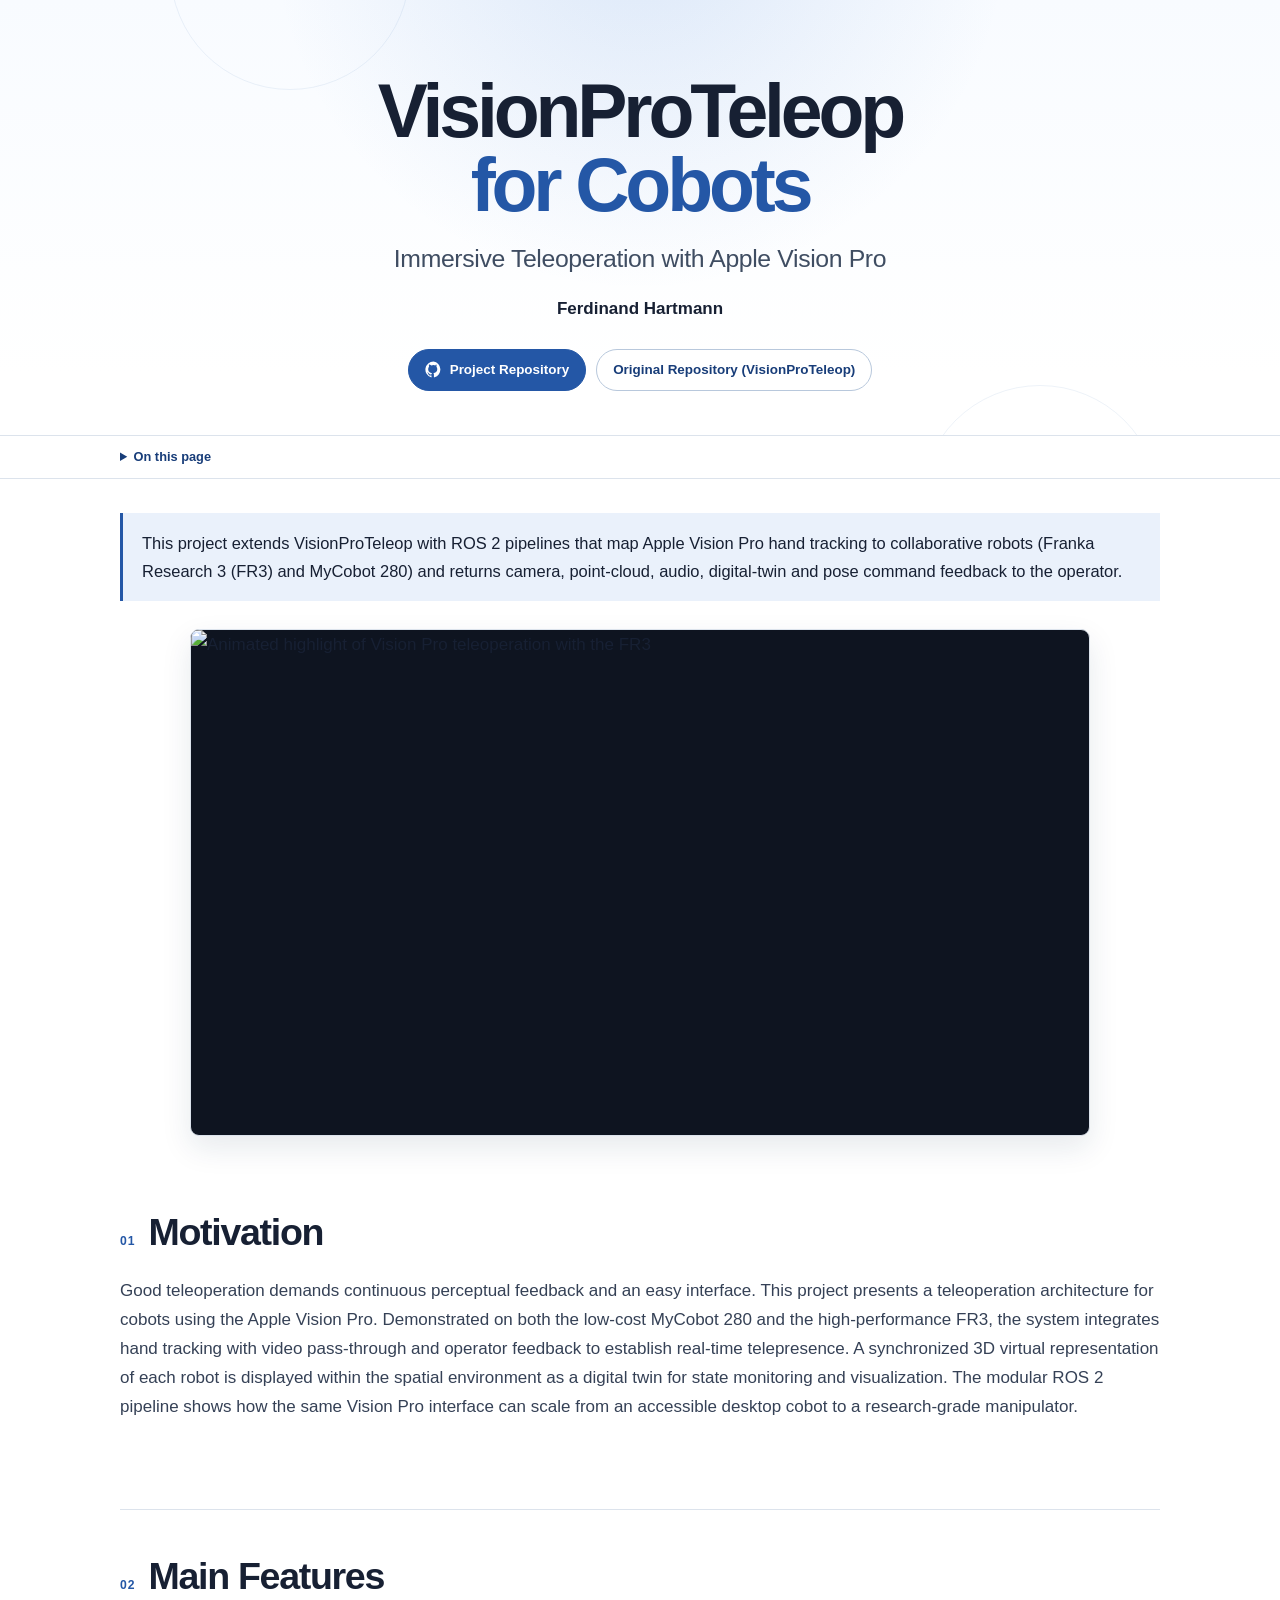
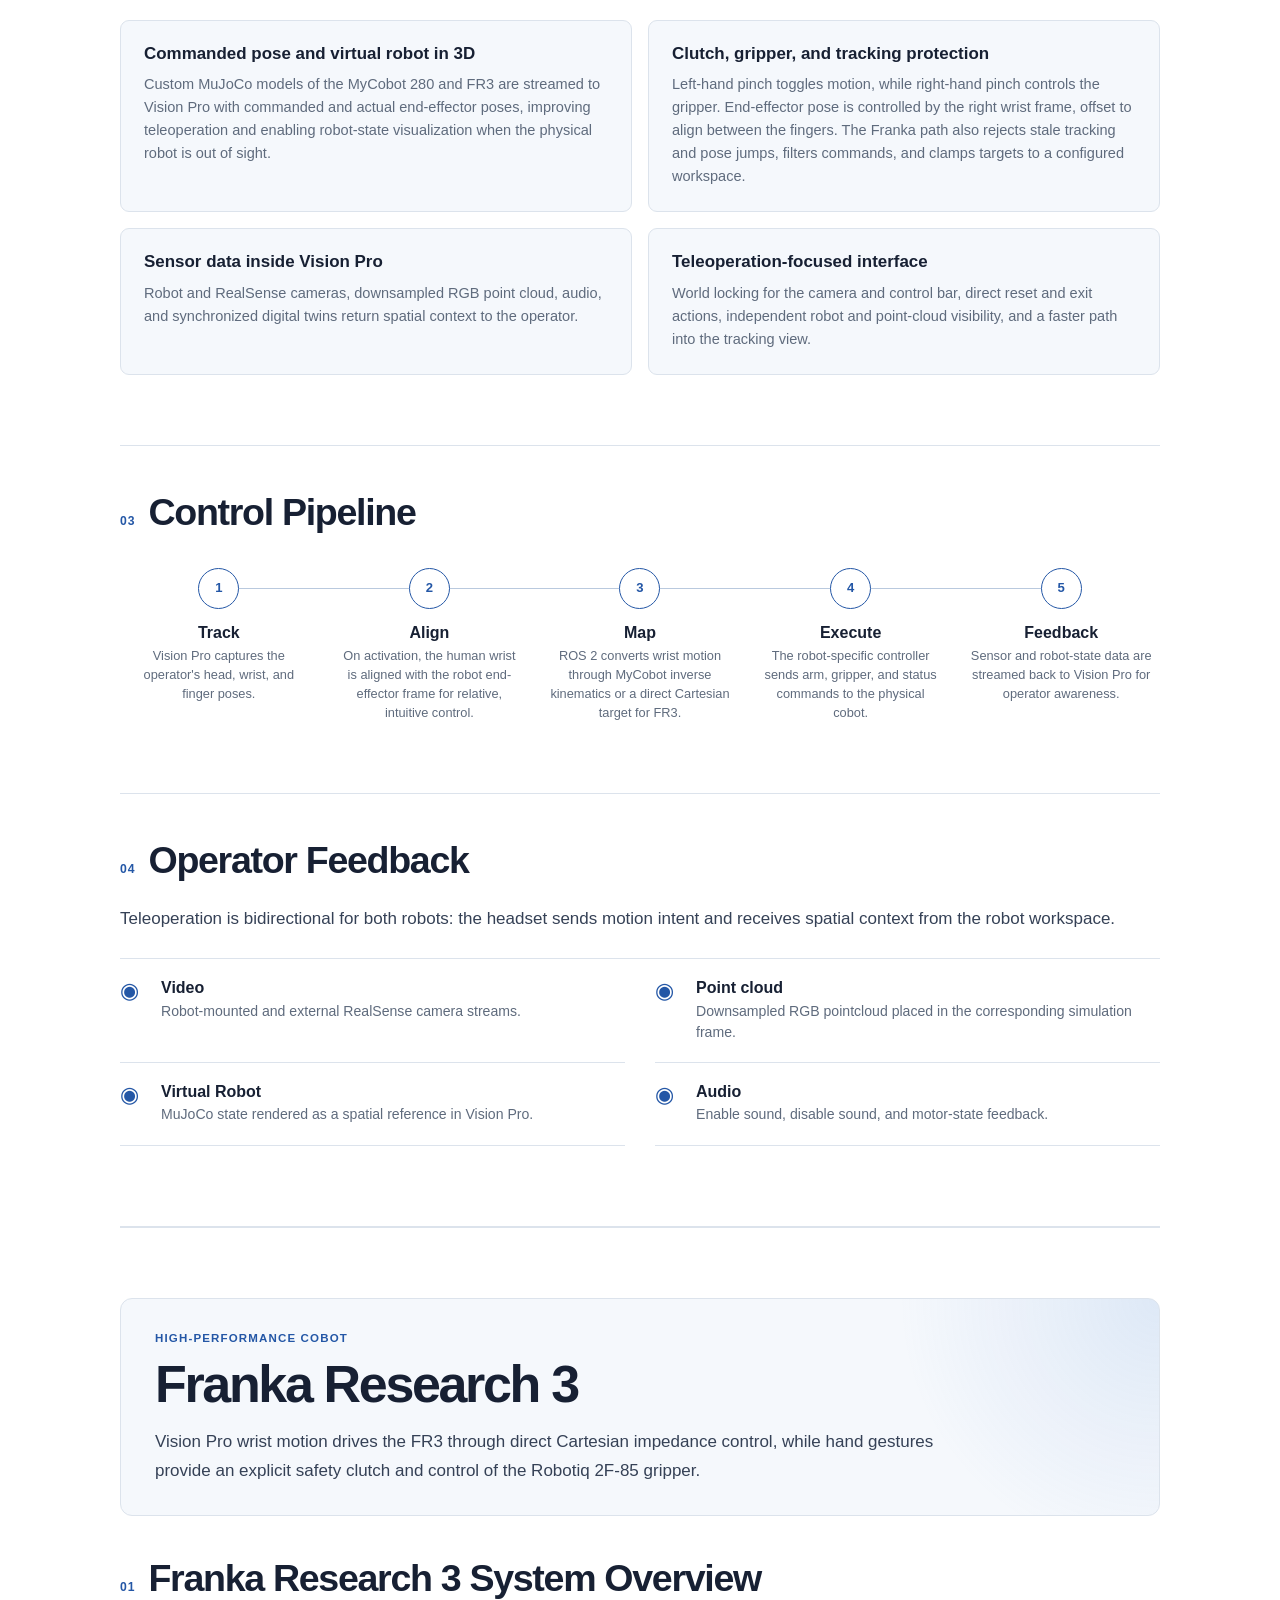
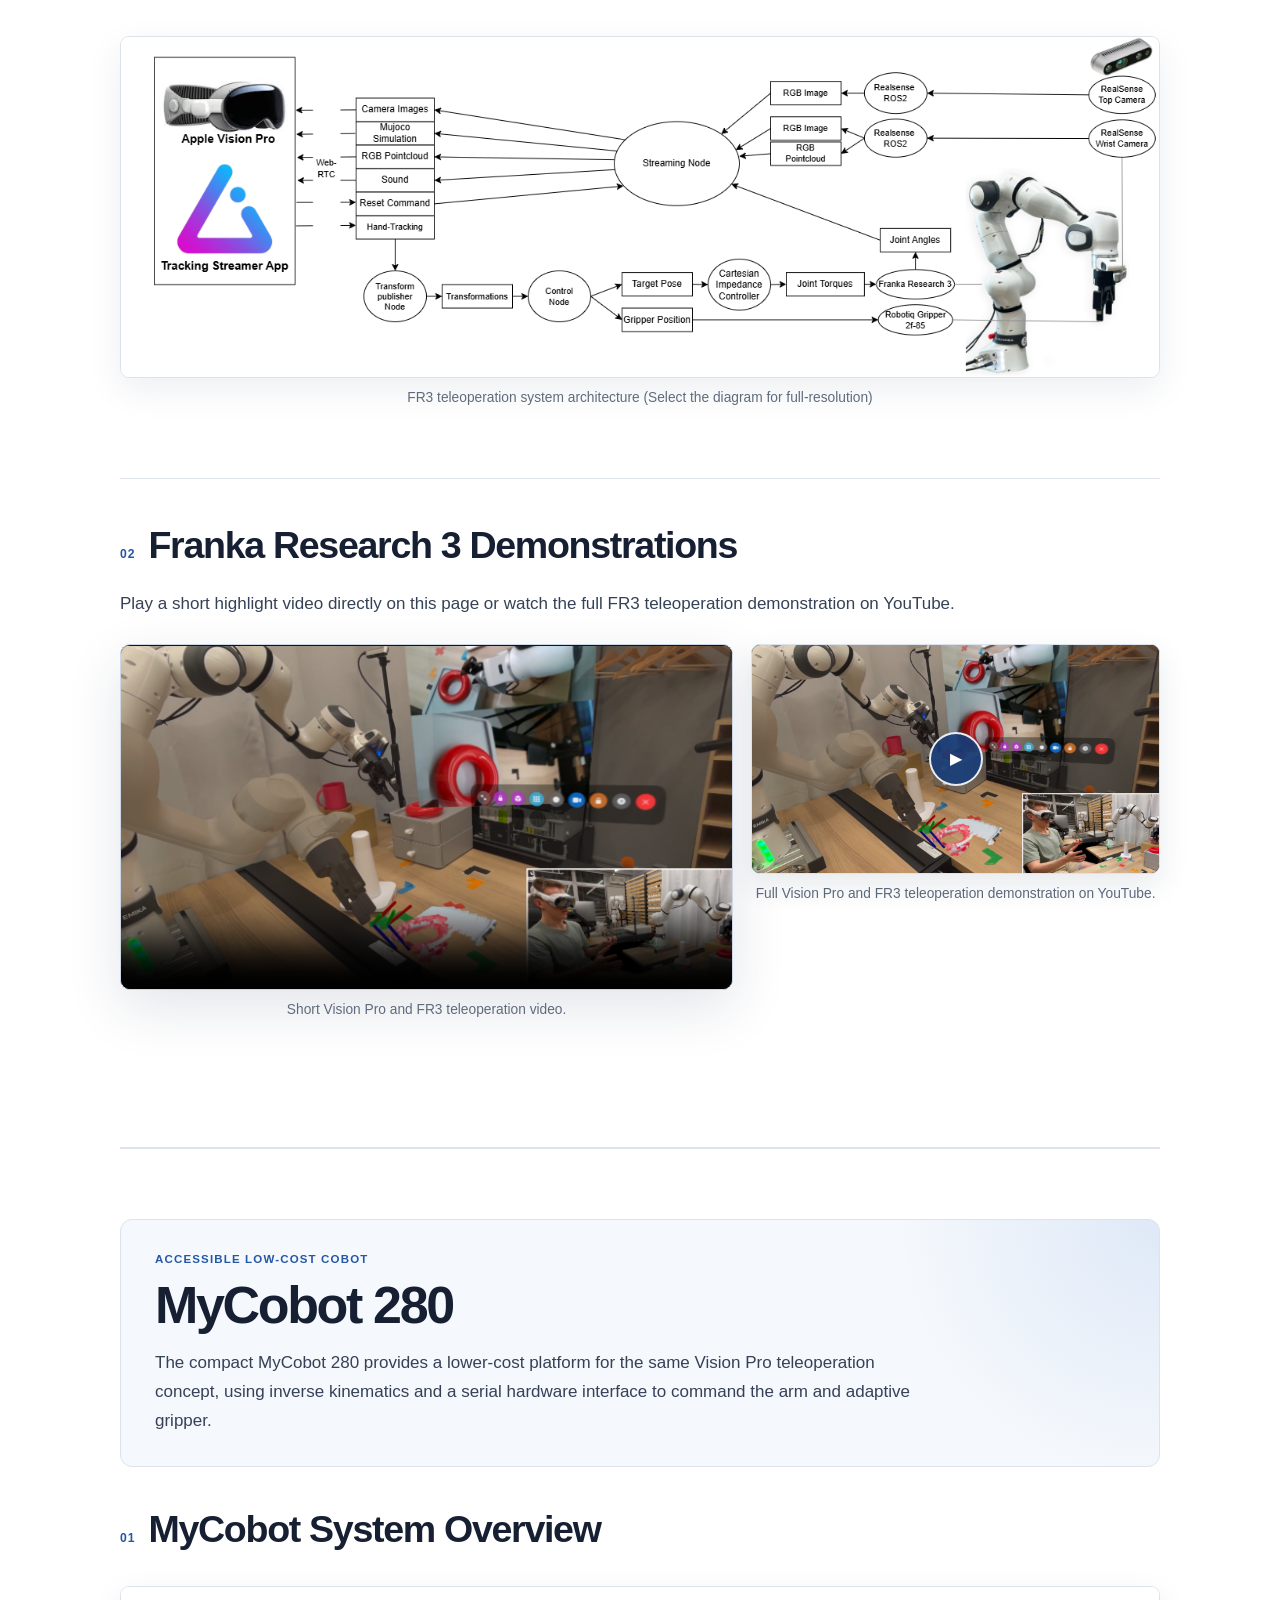
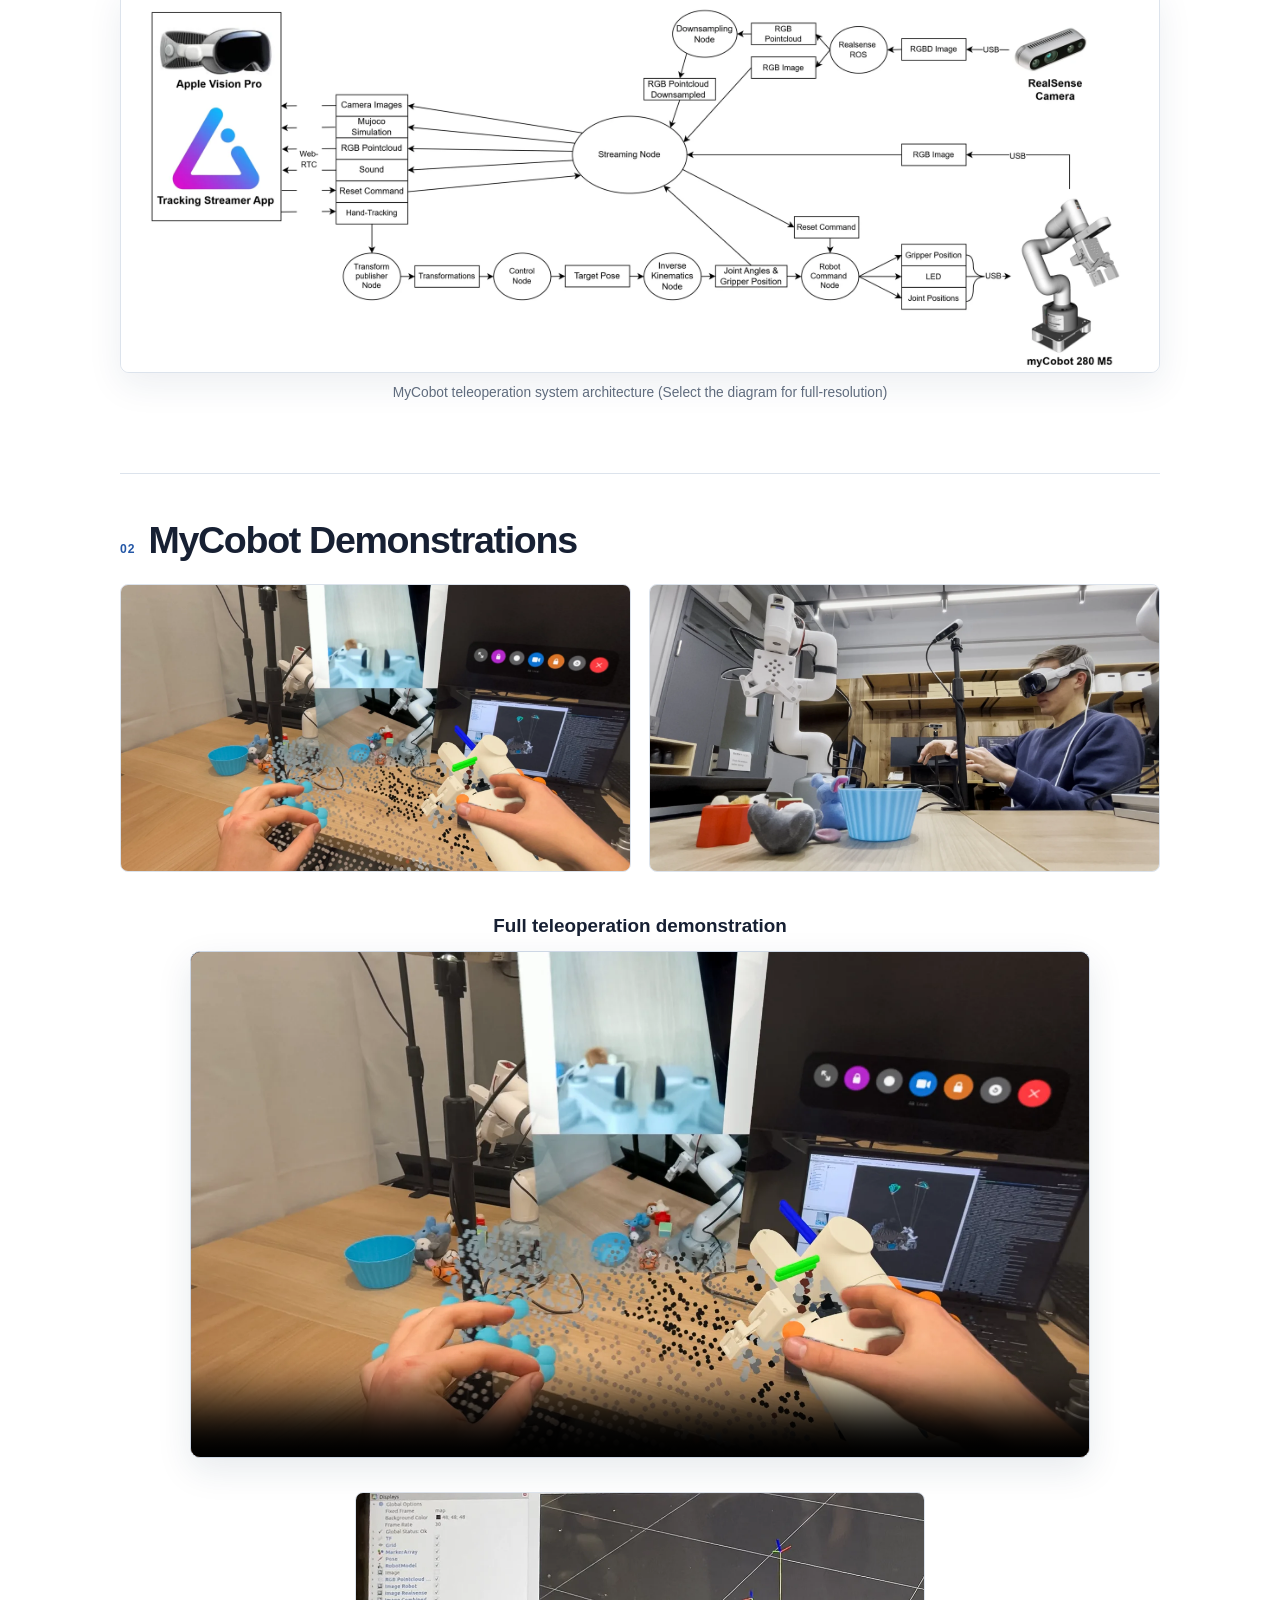
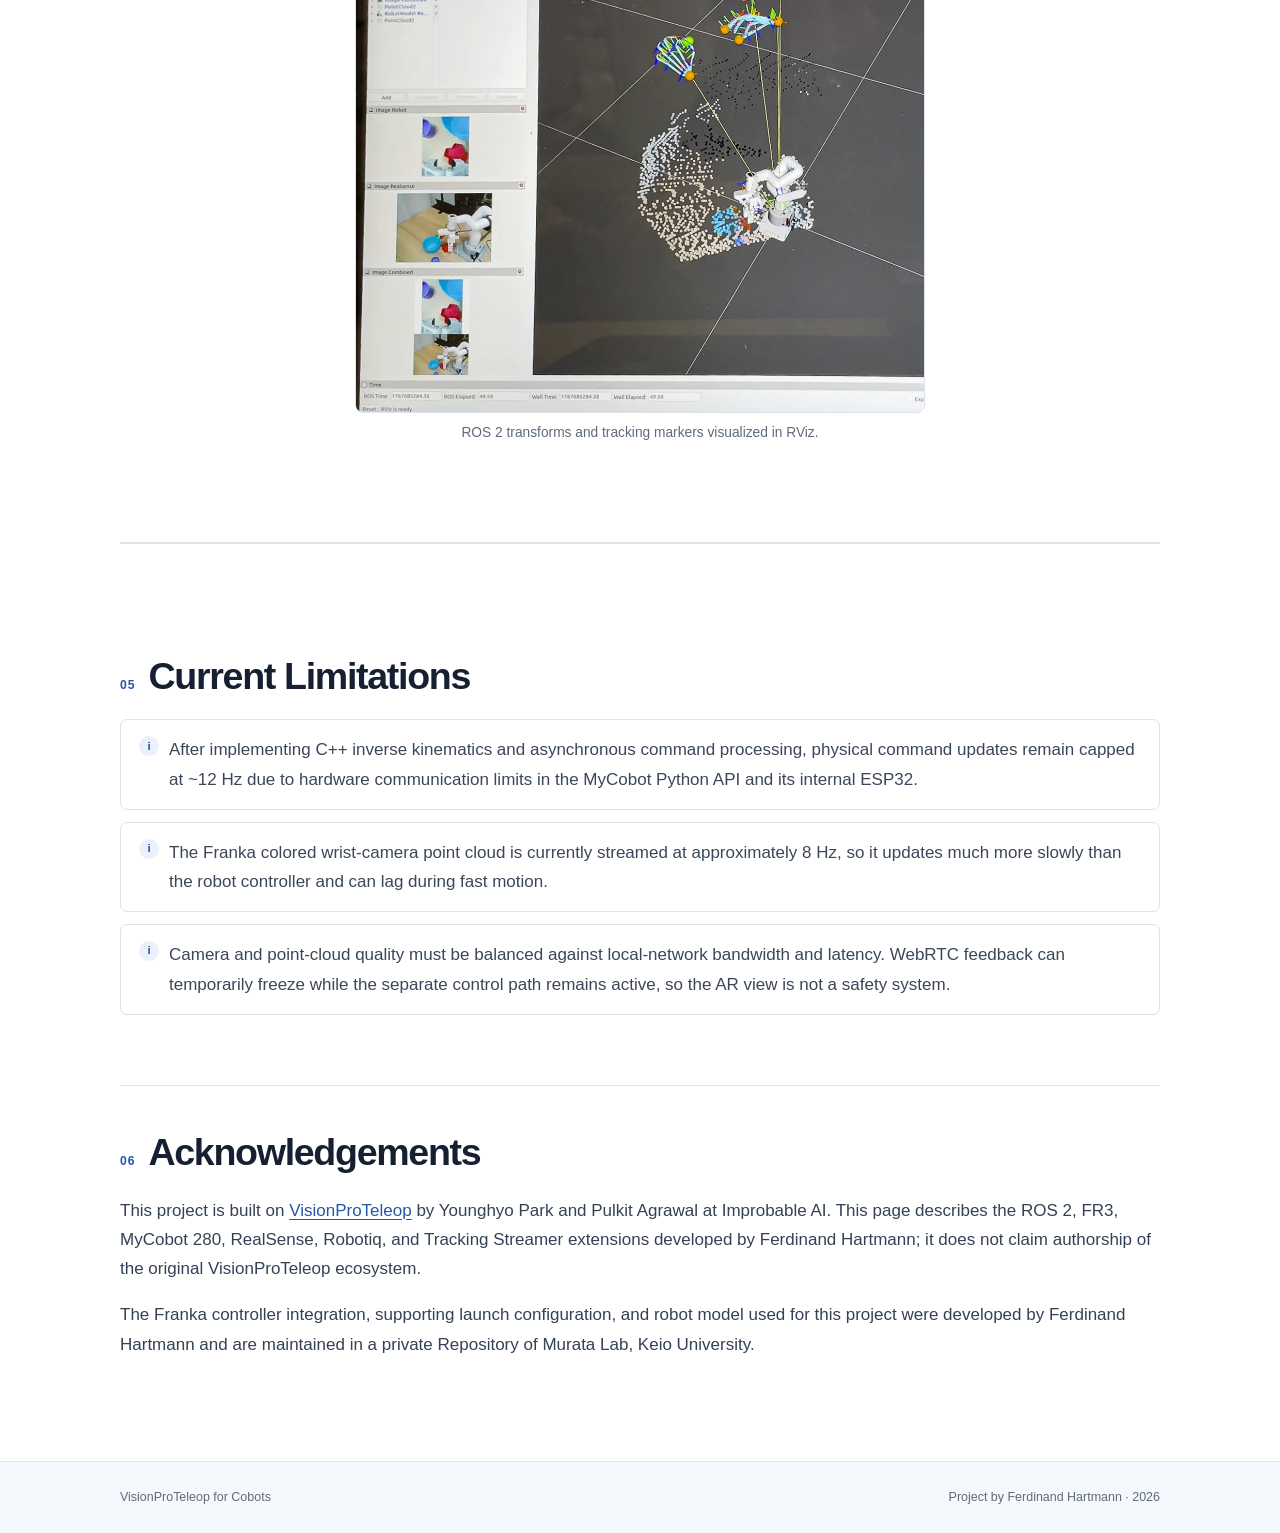
==== commit 4902b986: "update webiste" ====
--- a/website/index.html
+++ b/website/index.html
@@ -19,12 +19,12 @@
             <a href="#contributions">Main Features</a>
             <a href="#pipeline">Control Pipeline</a>
             <a href="#feedback">Operator Feedback</a>
-            <a href="#franka">Franka Research 3</a>
-            <a href="#franka-overview">Franka Research 3 Overview</a>
-            <a href="#franka-demonstrations">Franka Research 3 Media</a>
-            <a href="#mycobot">MyCobot 280</a>
-            <a href="#overview">MyCobot Overview</a>
-            <a href="#demonstrations">MyCobot Media</a>
+            <a class="toc-section" href="#franka">Franka Research 3</a>
+            <a class="toc-subsection" href="#franka-overview">Overview</a>
+            <a class="toc-subsection" href="#franka-demonstrations">Media</a>
+            <a class="toc-section" href="#mycobot">MyCobot 280</a>
+            <a class="toc-subsection" href="#overview">Overview</a>
+            <a class="toc-subsection" href="#demonstrations">Media</a>
             <a href="#limitations">Current Limitations</a>
             <a href="#acknowledgements">Acknowledgements</a>
         </nav>
@@ -55,12 +55,16 @@
                 <a href="#contributions">Main features</a>
                 <a href="#pipeline">Control pipeline</a>
                 <a href="#feedback">Operator feedback</a>
-                <a href="#franka">Franka Research 3</a>
-                <a href="#franka-overview">Franka Research 3 overview</a>
-                <a href="#franka-demonstrations">Franka Research 3 media</a>
-                <a href="#mycobot">MyCobot 280</a>
-                <a href="#overview">MyCobot overview</a>
-                <a href="#demonstrations">MyCobot media</a>
+                <div class="mobile-toc-group">
+                    <a class="toc-section" href="#franka">Franka Research 3</a>
+                    <a class="toc-subsection" href="#franka-overview">Overview</a>
+                    <a class="toc-subsection" href="#franka-demonstrations">Media</a>
+                </div>
+                <div class="mobile-toc-group">
+                    <a class="toc-section" href="#mycobot">MyCobot 280</a>
+                    <a class="toc-subsection" href="#overview">Overview</a>
+                    <a class="toc-subsection" href="#demonstrations">Media</a>
+                </div>
                 <a href="#limitations">Current limitations</a>
                 <a href="#acknowledgements">Acknowledgements</a>
             </div>
@@ -70,7 +74,7 @@
     <main id="main-content" class="shell">
         <section class="tldr" aria-labelledby="tldr-title">
             <h2 id="tldr-title" class="visually-hidden">Project summary</h2>
-            <p>This project extends VisionProTeleop with ROS 2 pipelines that map Apple Vision Pro hand tracking to physical collaborative robots. It currently supports the Franka Research 3 (FR3) and MyCobot 280 while returning camera, point-cloud, audio, and digital-twin feedback to the operator.</p>
+            <p>This project extends VisionProTeleop with ROS 2 pipelines that map Apple Vision Pro hand tracking to collaborative robots (Franka Research 3 (FR3) and MyCobot 280) and returns camera, point-cloud, audio, digital-twin and pose command feedback to the operator.</p>
         </section>
 
         <figure id="franka-gif-demo" class="hero-media hero-gif-media">
@@ -82,7 +86,7 @@
                 <p class="section-number">01</p>
                 <h2>Motivation</h2>
             </div>
-            <p>Good teleoperation demands continuous perceptual feedback and low-latency control mapping. This project presents a teleoperation architecture for cobots using the Apple Vision Pro and ROS 2. Demonstrated on both the low-cost MyCobot 280 and the high-performance FR3, the system integrates hand and head tracking with low-latency video pass-through and operator feedback to establish real-time telepresence. A synchronized 3D virtual representation of each robot is displayed within the spatial environment as a digital twin for trajectory monitoring and state visualization. The modular ROS 2 pipeline shows how the same Vision Pro interface can scale from an accessible desktop cobot to a research-grade manipulator.</p>
+            <p>Good teleoperation demands continuous perceptual feedback and an easy interface. This project presents a teleoperation architecture for cobots using the Apple Vision Pro. Demonstrated on both the low-cost MyCobot 280 and the high-performance FR3, the system integrates hand tracking with video pass-through and operator feedback to establish real-time telepresence. A synchronized 3D virtual representation of each robot is displayed within the spatial environment as a digital twin for state monitoring and visualization. The modular ROS 2 pipeline shows how the same Vision Pro interface can scale from an accessible desktop cobot to a research-grade manipulator.</p>
         </section>
 
         <section id="contributions" class="content-section">
@@ -92,35 +96,29 @@
             </div>
             <div class="card-grid contributions-grid">
                 <article class="info-card">
-                    <p class="card-label">Immersive 3D</p>
                     <h3>Commanded pose and virtual robot in 3D</h3>
                     <p>Custom MuJoCo models of the MyCobot 280 and FR3 are streamed to Vision Pro with commanded and actual end-effector poses, improving teleoperation and enabling robot-state visualization when the physical robot is out of sight.</p>
                 </article>
-                <article class="info-card">
-                    <p class="card-label">Robot control</p>
+                <!-- <article class="info-card">
                     <h3>Robot-specific control from shared tracking</h3>
                     <p>The same relative wrist interaction drives a C++ inverse-kinematics and hardware pipeline for MyCobot, or a filtered Cartesian impedance target at up to 250 Hz for Franka.</p>
-                </article>
-                <article class="info-card">
-                    <p class="card-label">Hand interaction and safety</p>
+                </article> -->
+                <article class="info-card">
                     <h3>Clutch, gripper, and tracking protection</h3>
-                    <p>Left-hand pinch enables motion and right-hand pinch controls the gripper. The Franka path also rejects stale tracking and pose jumps, filters commands, and clamps targets to a configured workspace.</p>
-                </article>
-                <article class="info-card">
-                    <p class="card-label">Sensor feedback</p>
+                    <p>Left-hand pinch toggles motion, while right-hand pinch controls the gripper. End-effector pose is controlled by the right wrist frame, offset to align between the fingers. The Franka path also rejects stale tracking and pose jumps, filters commands, and clamps targets to a configured workspace.</p>
+                </article>
+                <article class="info-card">
                     <h3>Sensor data inside Vision Pro</h3>
-                    <p>Robot and RealSense cameras, downsampled RGB point clouds, audio, and synchronized digital twins return spatial context to the operator.</p>
-                </article>
-                <article class="info-card">
-                    <p class="card-label">Added app features</p>
+                    <p>Robot and RealSense cameras, downsampled RGB point cloud, audio, and synchronized digital twins return spatial context to the operator.</p>
+                </article>
+                <article class="info-card">
                     <h3>Teleoperation-focused interface</h3>
                     <p>World locking for the camera and control bar, direct reset and exit actions, independent robot and point-cloud visibility, and a faster path into the tracking view.</p>
                 </article>
-                <article class="info-card">
-                    <p class="card-label">Two robot classes</p>
+                <!-- <article class="info-card">
                     <h3>Low-cost and high-performance cobots</h3>
                     <p>MyCobot provides an accessible low-cost platform, while the FR3 demonstrates higher-rate, research-grade Cartesian control using the same Vision Pro interaction concept.</p>
-                </article>
+                </article> -->
             </div>
         </section>
 
@@ -140,7 +138,7 @@
                 </li>
                 <li>
                     <span class="step-index">3</span>
-                    <div><h3>Map</h3><p>ROS 2 converts wrist motion through MyCobot inverse kinematics or a direct Franka Cartesian target.</p></div>
+                    <div><h3>Map</h3><p>ROS 2 converts wrist motion through MyCobot inverse kinematics or a direct Cartesian target for FR3.</p></div>
                 </li>
                 <li>
                     <span class="step-index">4</span>
@@ -158,20 +156,20 @@
                 <p class="section-number">04</p>
                 <h2>Operator Feedback</h2>
             </div>
-            <p>Teleoperation is bidirectional for both robots: the headset sends motion intent and receives spatial context from the robot workspace. Available modalities depend on the robot configuration and can be enabled in the ROS 2 launch settings.</p>
+            <p>Teleoperation is bidirectional for both robots: the headset sends motion intent and receives spatial context from the robot workspace.</p>
             <div class="modality-list">
-                <article><span aria-hidden="true">◉</span><div><h3>Video</h3><p>Robot-mounted and external RealSense camera streams, including combined wrist and top views for Franka.</p></div></article>
-                <article><span aria-hidden="true">◉</span><div><h3>Point cloud</h3><p>Downsampled RGB geometry placed in the corresponding robot or simulation frame.</p></div></article>
-                <article><span aria-hidden="true">◉</span><div><h3>Virtual Robot</h3><p>MuJoCo state rendered as a spatial reference in Vision Pro for either robot.</p></div></article>
-                <article><span aria-hidden="true">◉</span><div><h3>Audio</h3><p>Enable, disable, and motor-state feedback for the operator where configured.</p></div></article>
+                <article><span aria-hidden="true">◉</span><div><h3>Video</h3><p>Robot-mounted and external RealSense camera streams.</p></div></article>
+                <article><span aria-hidden="true">◉</span><div><h3>Point cloud</h3><p>Downsampled RGB pointcloud placed in the corresponding simulation frame.</p></div></article>
+                <article><span aria-hidden="true">◉</span><div><h3>Virtual Robot</h3><p>MuJoCo state rendered as a spatial reference in Vision Pro.</p></div></article>
+                <article><span aria-hidden="true">◉</span><div><h3>Audio</h3><p>Enable sound, disable sound, and motor-state feedback.</p></div></article>
             </div>
         </section>
 
         <section id="franka" class="robot-section" aria-labelledby="franka-title">
             <div class="robot-heading">
-                <p class="robot-kicker">High-performance research cobot</p>
+                <p class="robot-kicker">High-performance cobot</p>
                 <h2 id="franka-title">Franka Research 3</h2>
-                <p>Vision Pro wrist motion drives the FR3 through direct Cartesian impedance control, while hand gestures provide an explicit safety clutch and proportional control of the Robotiq 2F-85 gripper.</p>
+                <p>Vision Pro wrist motion drives the FR3 through direct Cartesian impedance control, while hand gestures provide an explicit safety clutch and control of the Robotiq 2F-85 gripper.</p>
             </div>
 
             <section id="franka-overview" class="content-section" aria-labelledby="franka-overview-title">
@@ -192,7 +190,7 @@
                     <p class="section-number">02</p>
                     <h2 id="franka-demonstrations-title">Franka Research 3 Demonstrations</h2>
                 </div>
-                <p>Watch the full Vision Pro and FR3 demonstration on YouTube, or play the short project video directly on this page.</p>
+                <p>Play a short highlight video directly on this page or watch the full FR3 teleoperation demonstration on YouTube.</p>
                 <div class="franka-media-grid">
                     <figure id="franka-video-demo" class="media-placeholder-card">
                         <div class="video-frame">
@@ -275,10 +273,9 @@
                 <h2>Current Limitations</h2>
             </div>
             <ul class="limitations-list">
-                <li>The MyCobot Python API and its internal ESP32 communication limit physical command updates to approximately 12 Hz.</li>
-                <li>The Franka colored wrist-camera point cloud is currently streamed at approximately 8 Hz with a 20,000-point limit, so it updates much more slowly than the robot controller and can lag during fast motion.</li>
+                <li>After implementing C++ inverse kinematics and asynchronous command processing, physical command updates remain capped at ~12 Hz due to hardware communication limits in the MyCobot Python API and its internal ESP32.</li>
+                <li>The Franka colored wrist-camera point cloud is currently streamed at approximately 8 Hz, so it updates much more slowly than the robot controller and can lag during fast motion.</li>
                 <li>Camera and point-cloud quality must be balanced against local-network bandwidth and latency. WebRTC feedback can temporarily freeze while the separate control path remains active, so the AR view is not a safety system.</li>
-                <li>The MyCobot path remains a prototype for this specific robot configuration rather than a plug-and-play robot-independent controller.</li>
             </ul>
         </section>
 
--- a/website/styles.css
+++ b/website/styles.css
@@ -162,6 +162,21 @@
 
 .page-toc a.is-active {
     font-weight: 700;
+}
+
+.page-toc .toc-section {
+    margin-top: 7px;
+    color: var(--ink);
+    font-weight: 400;
+}
+
+.page-toc .toc-section.is-active {
+    font-weight: 400;
+}
+
+.page-toc .toc-subsection {
+    padding-left: 24px;
+    font-size: 0.74rem;
 }
 
 /* Header */
@@ -423,9 +438,8 @@
 }
 
 .wide-figure {
-    width: min(1160px, calc(100vw - 32px));
-    margin: 34px 50% 0;
-    transform: translateX(-50%);
+    width: 100%;
+    margin: 34px auto 0;
 }
 
 .wide-figure a {
@@ -455,15 +469,6 @@
     border: 1px solid var(--line);
     border-radius: 9px;
     background: var(--soft);
-}
-
-.card-label {
-    margin-bottom: 7px;
-    color: var(--accent);
-    font-size: 0.71rem;
-    font-weight: 800;
-    letter-spacing: 0.09em;
-    text-transform: uppercase;
 }
 
 .info-card h3 {
@@ -838,6 +843,27 @@
         font-size: 0.78rem;
         text-decoration: none;
     }
+
+    .mobile-toc-group {
+        display: grid;
+        flex: 1 1 210px;
+        grid-template-columns: 1fr;
+        gap: 3px;
+        padding: 7px 10px;
+        border-left: 2px solid var(--line);
+        background: var(--soft);
+    }
+
+    .mobile-toc-group .toc-section {
+        color: var(--ink);
+        font-weight: 400;
+    }
+
+    .mobile-toc-group .toc-subsection {
+        padding-left: 10px;
+        color: var(--muted);
+        font-size: 0.74rem;
+    }
 }
 
 @media (max-width: 720px) {
@@ -895,10 +921,6 @@
 
     .section-heading {
         margin-top: 32px;
-    }
-
-    .wide-figure {
-        width: calc(100vw - 20px);
     }
 
     .card-grid,
